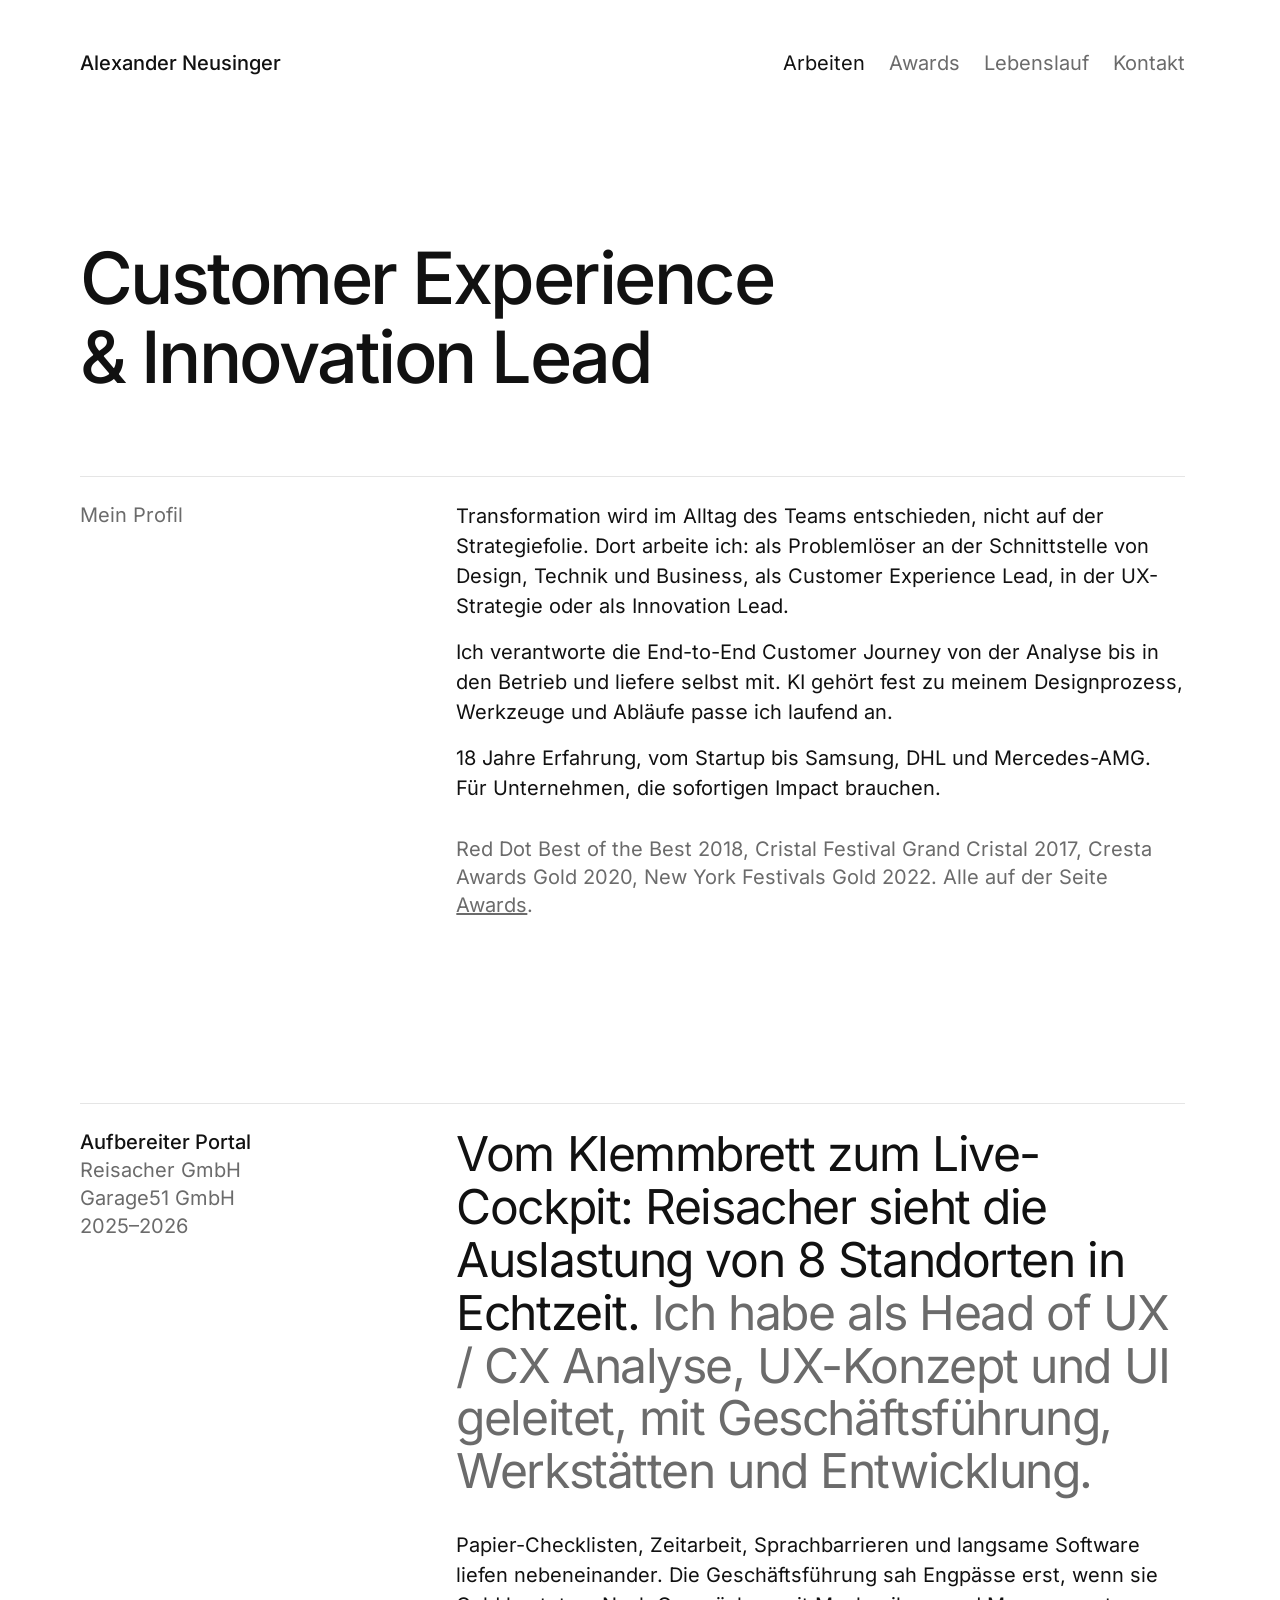
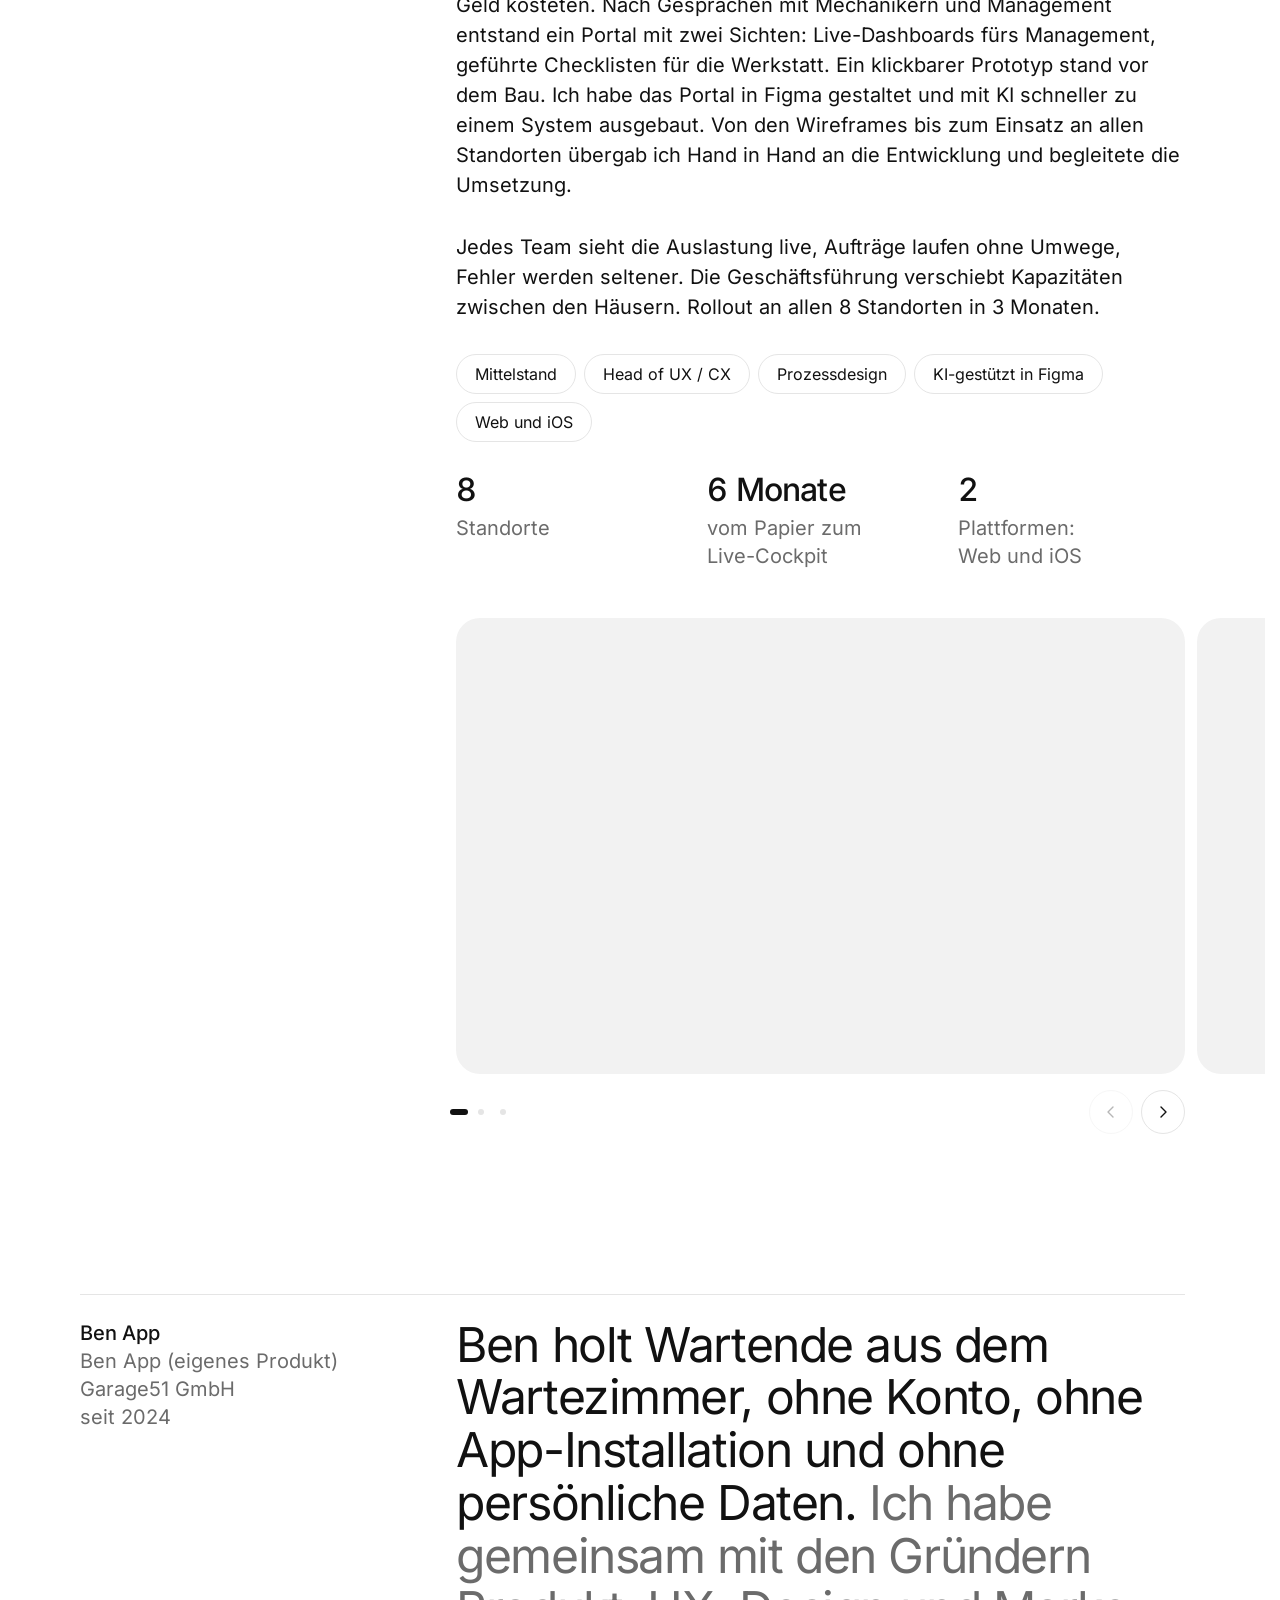
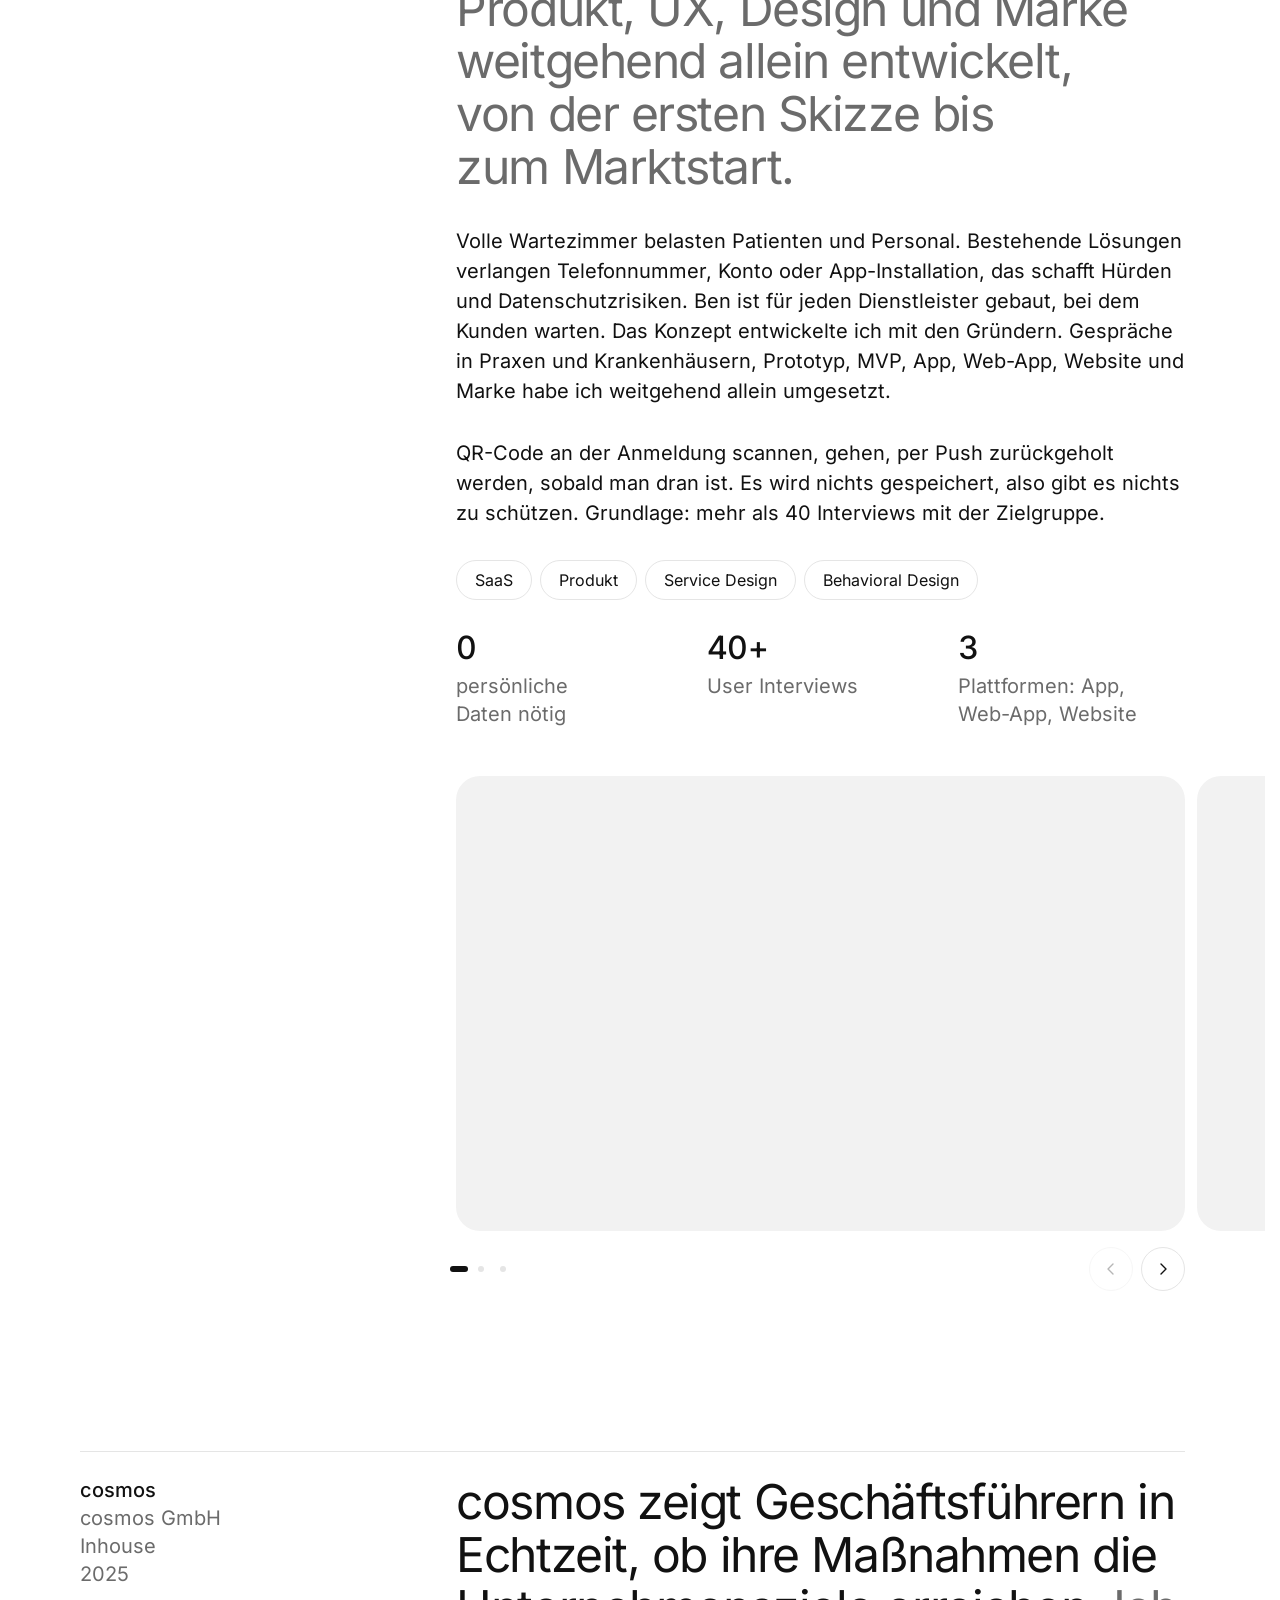
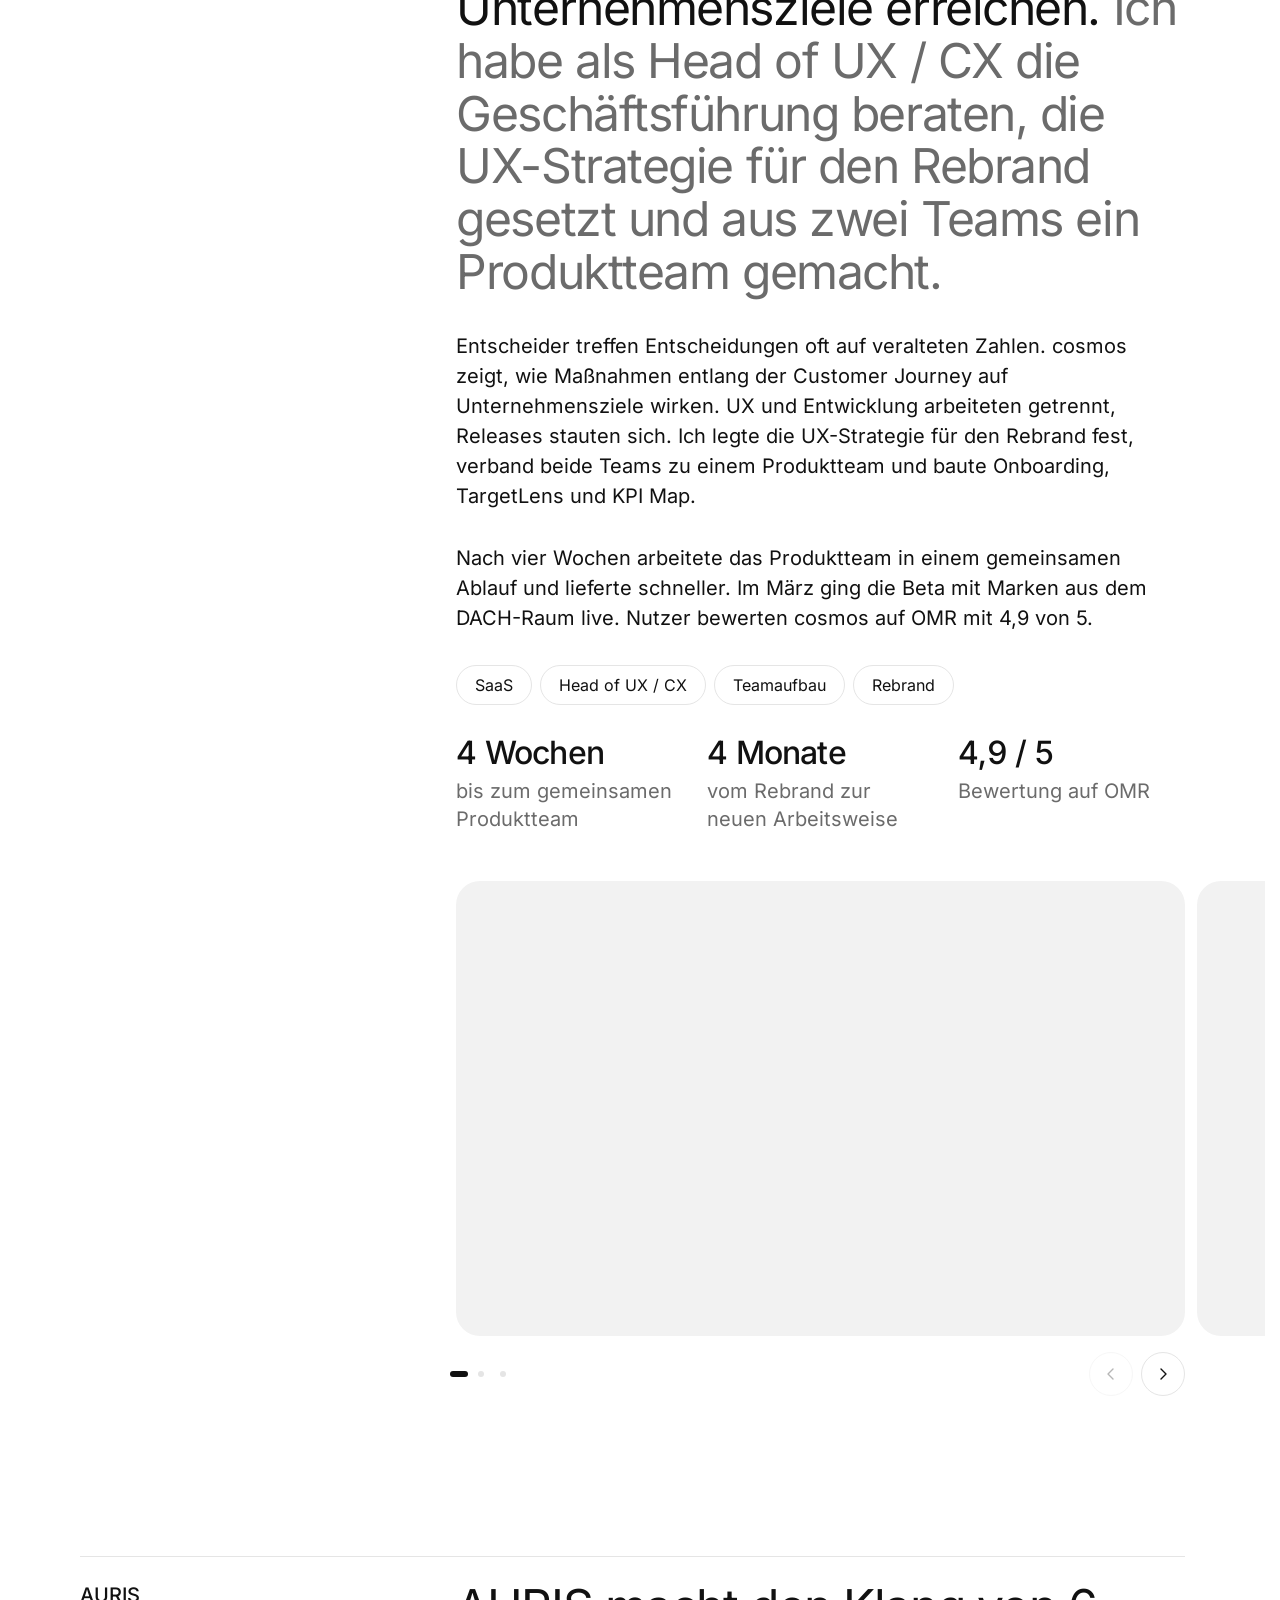
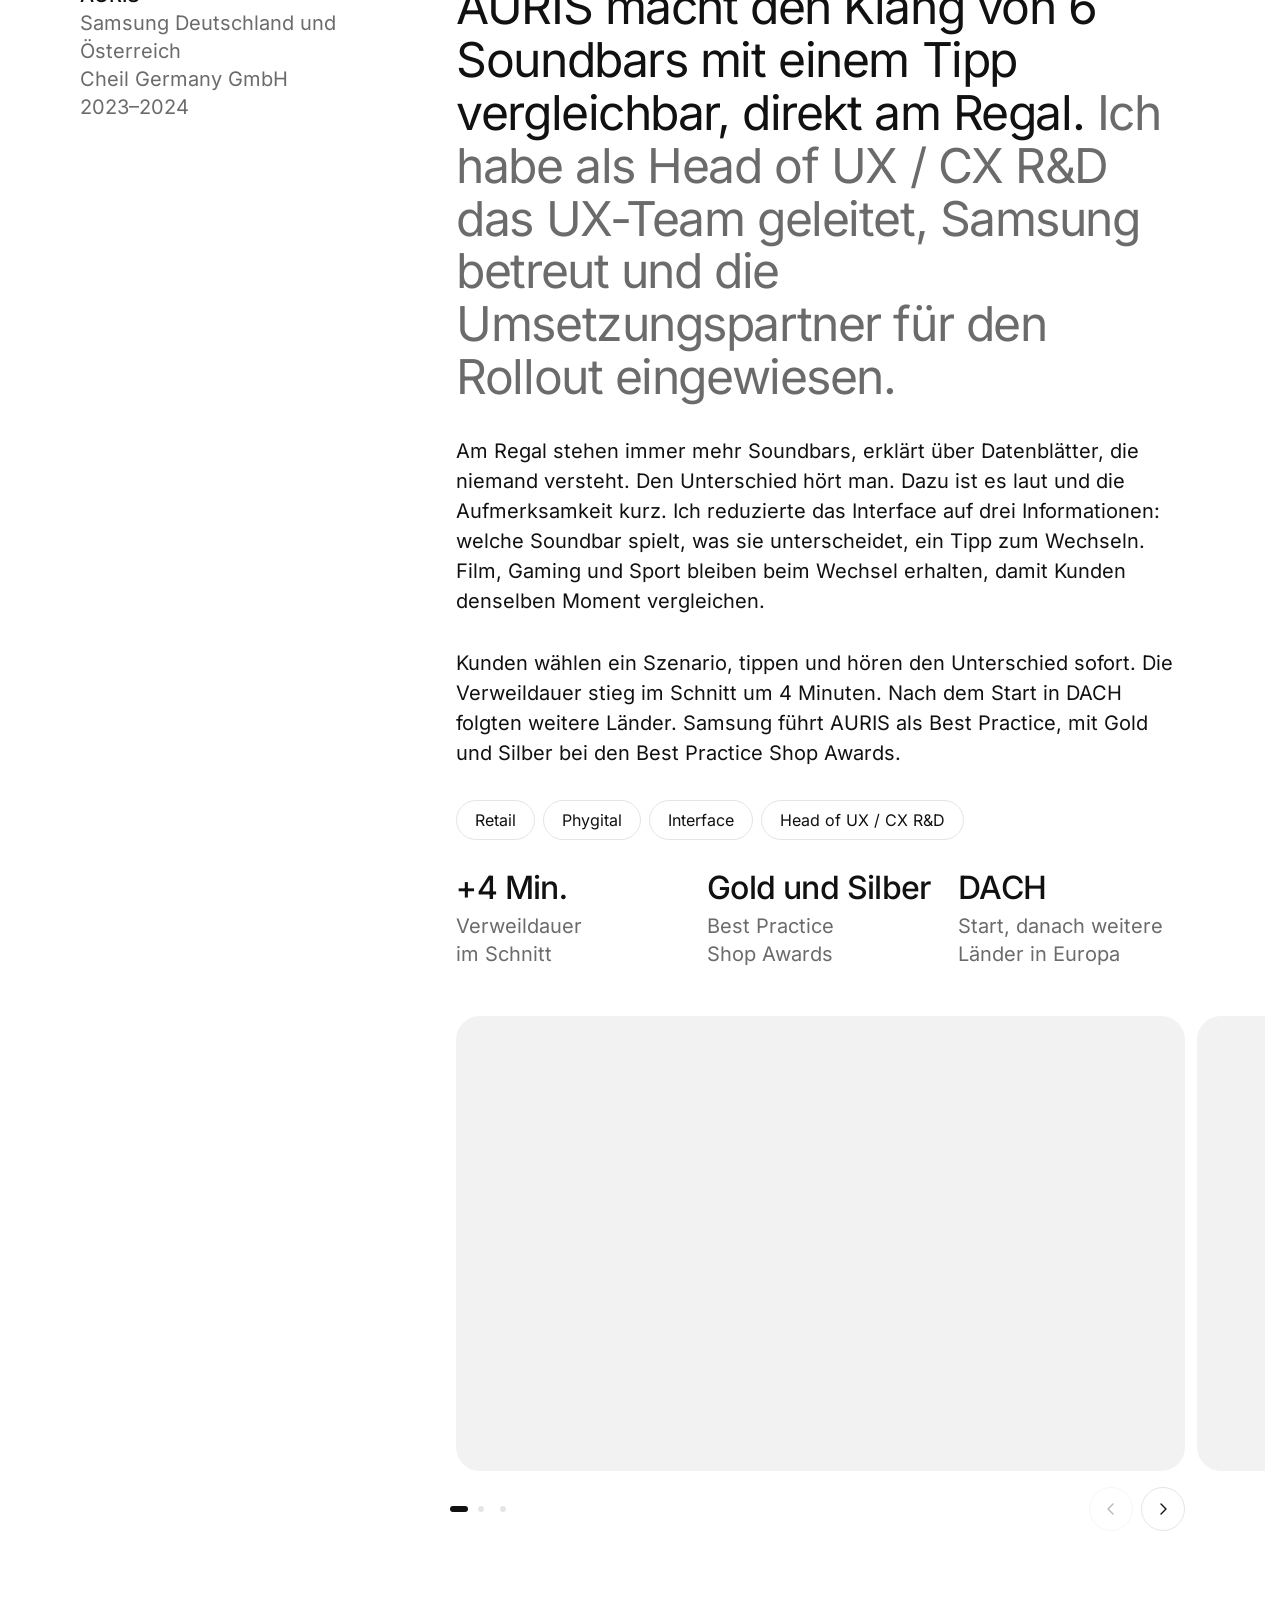
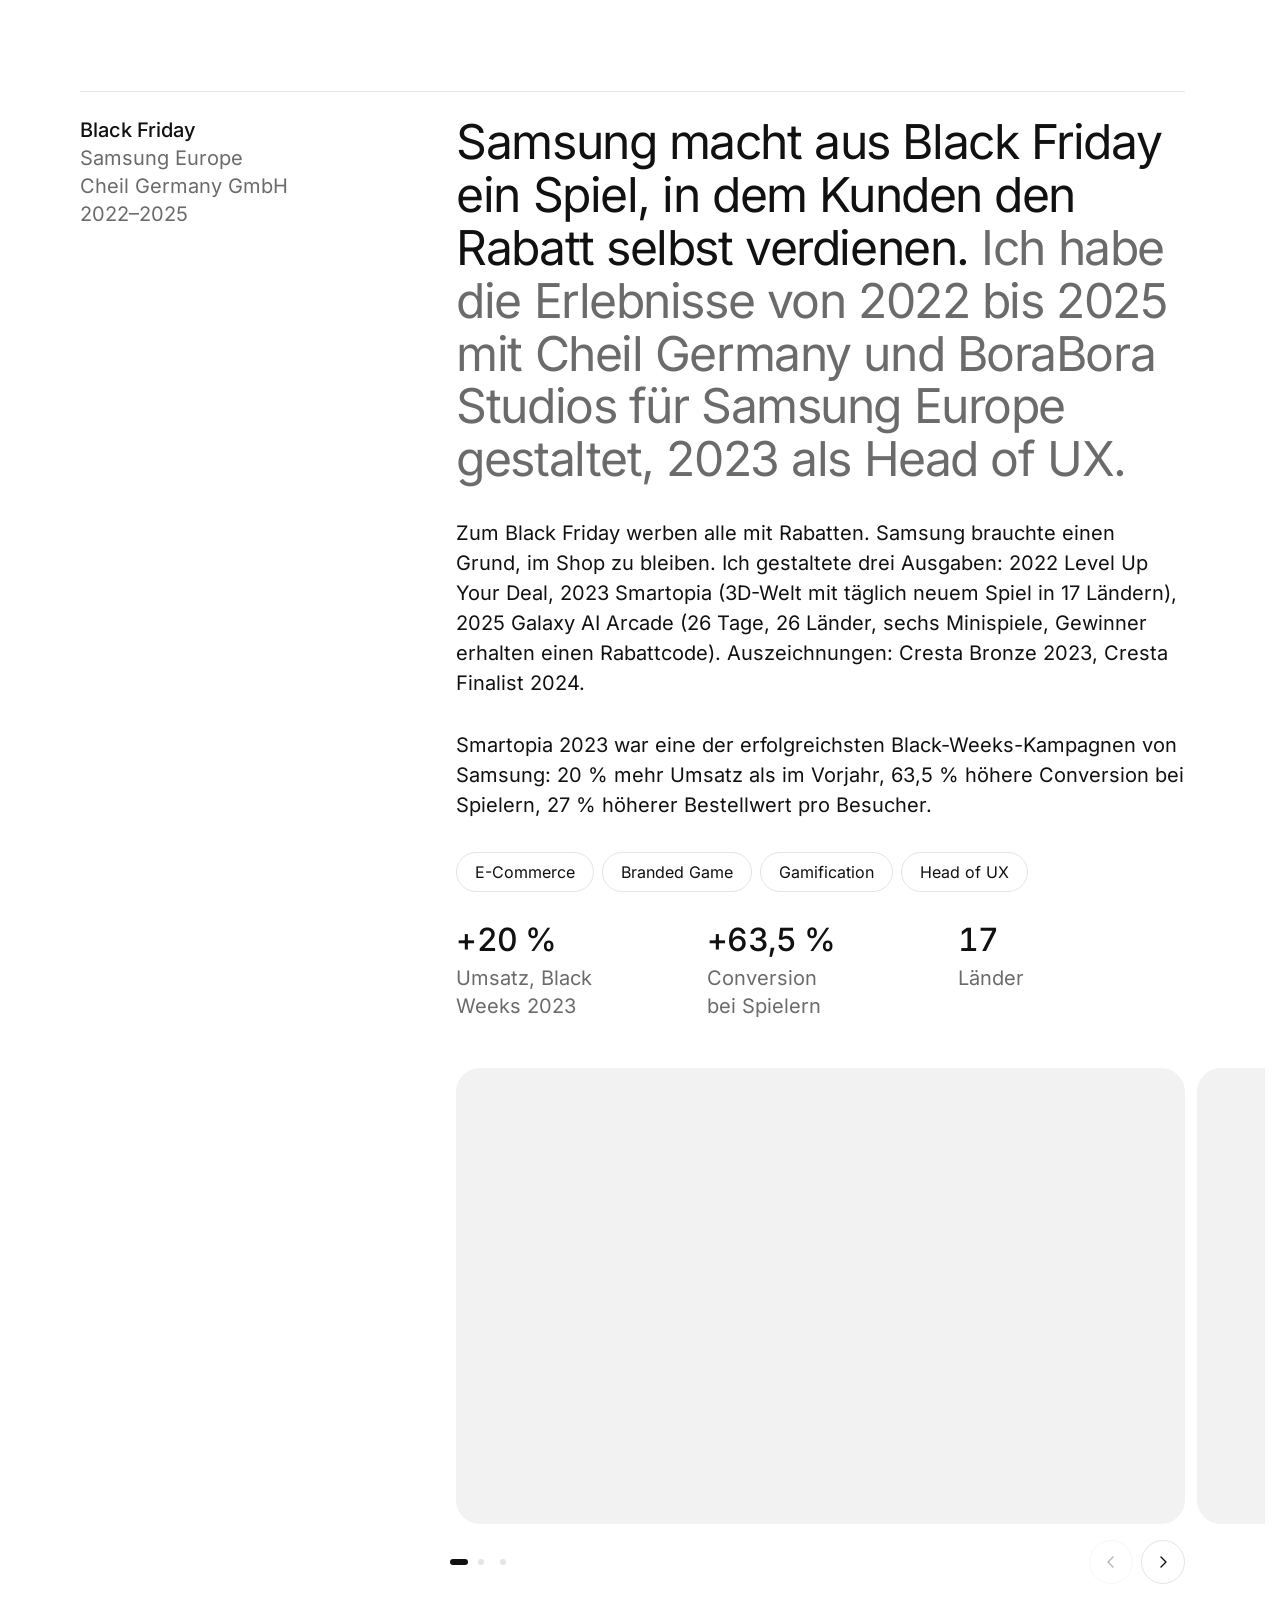
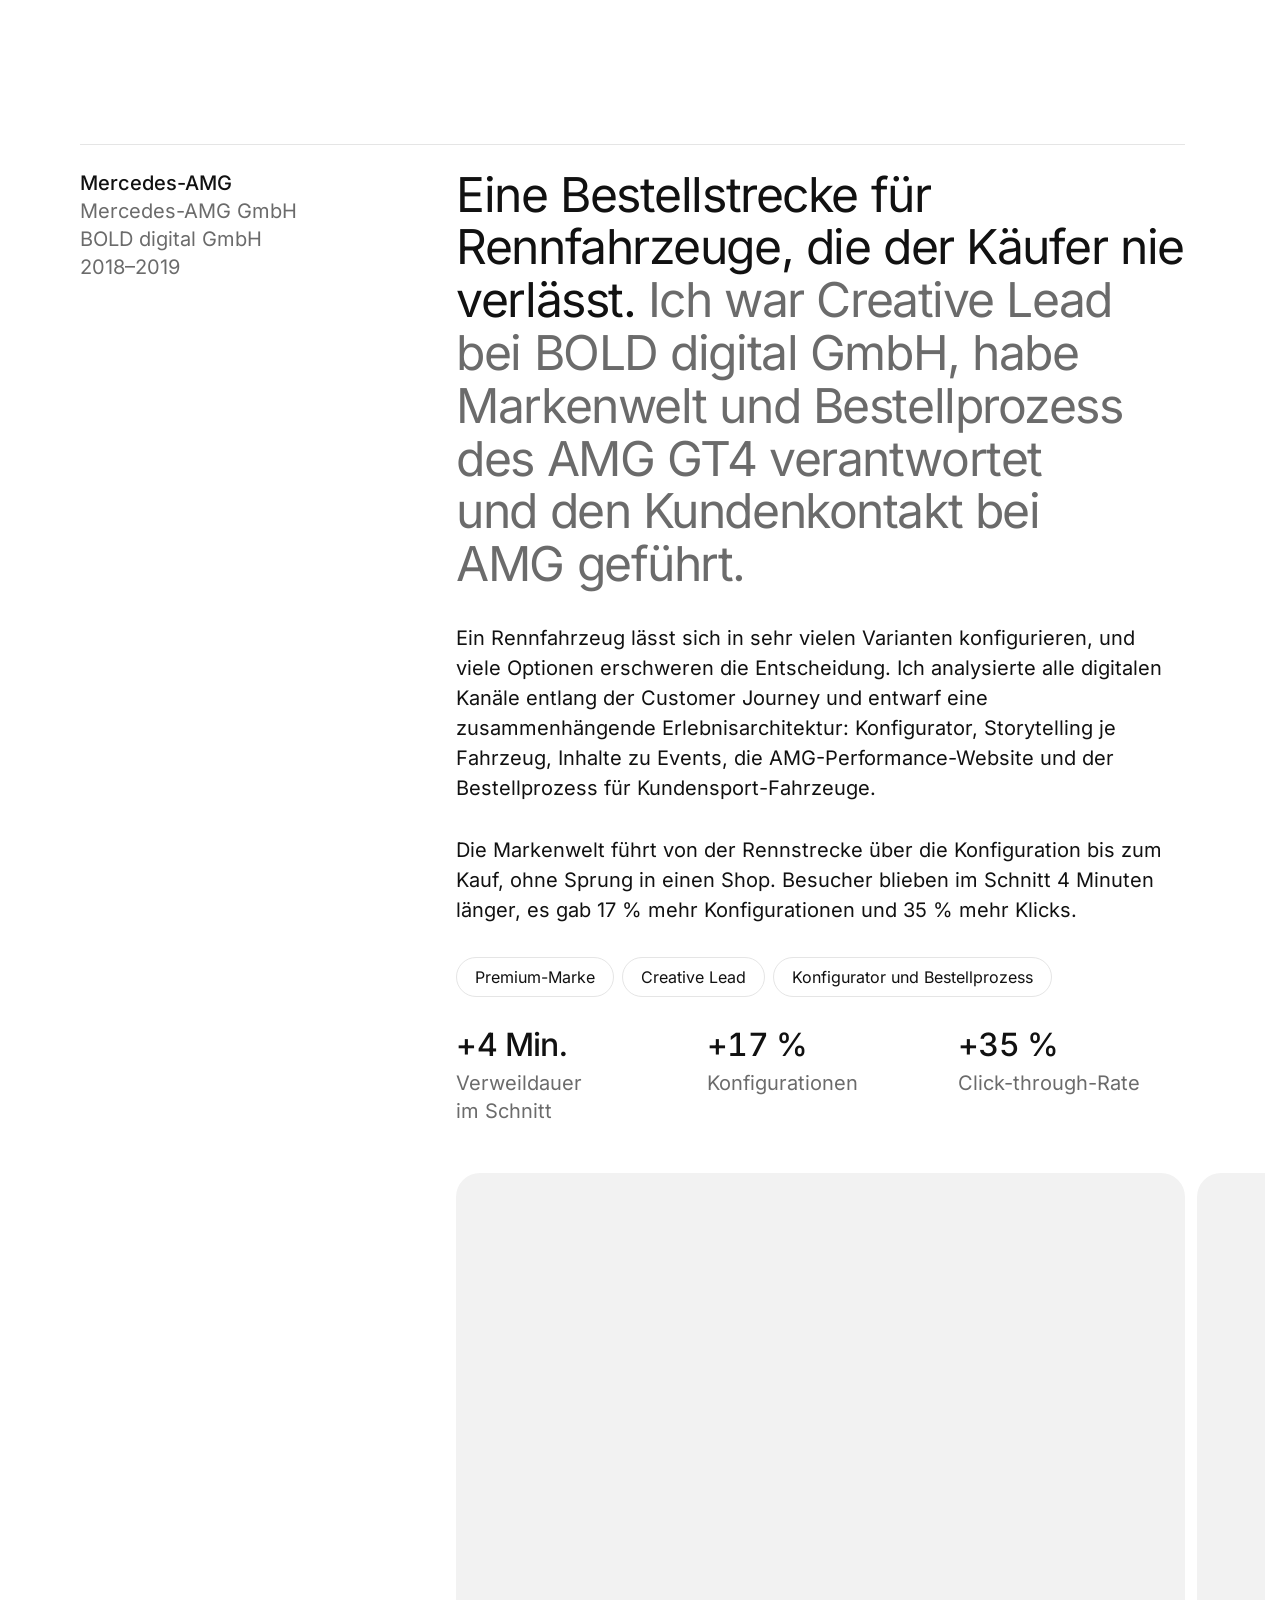
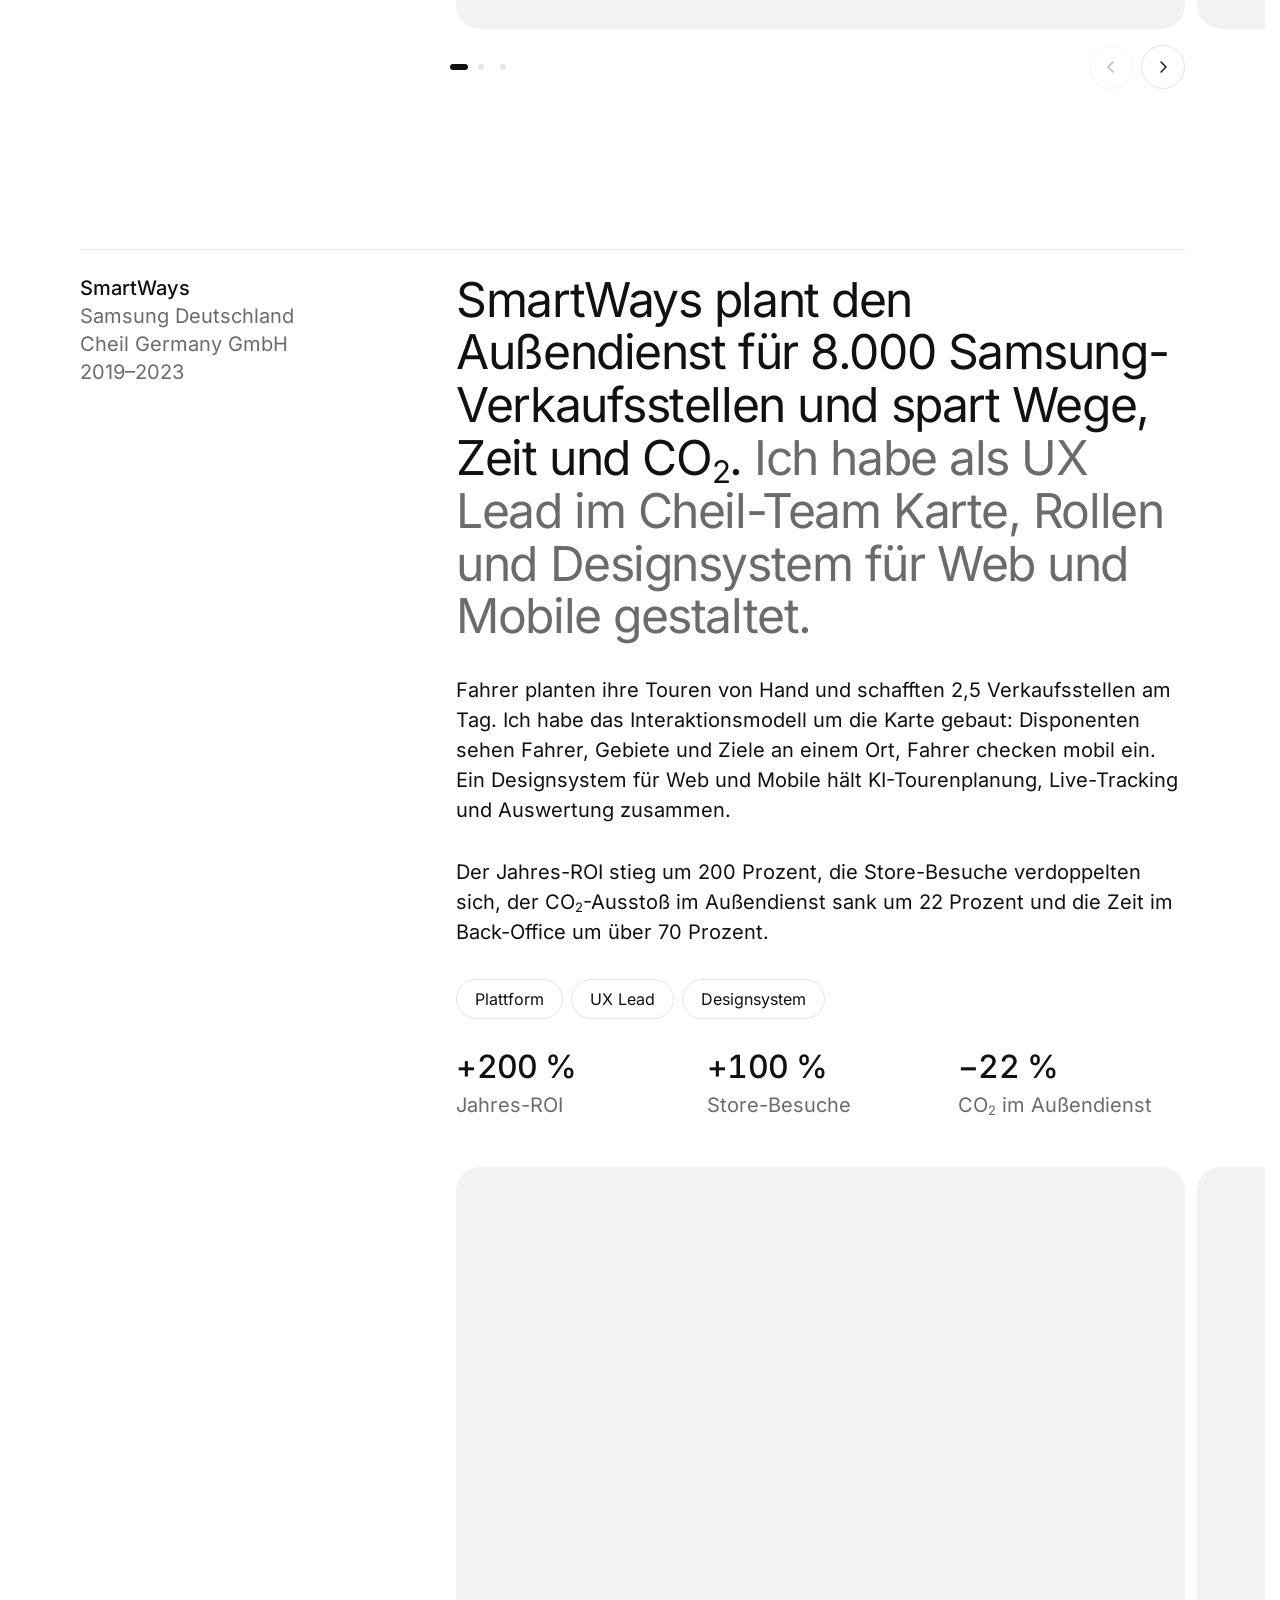
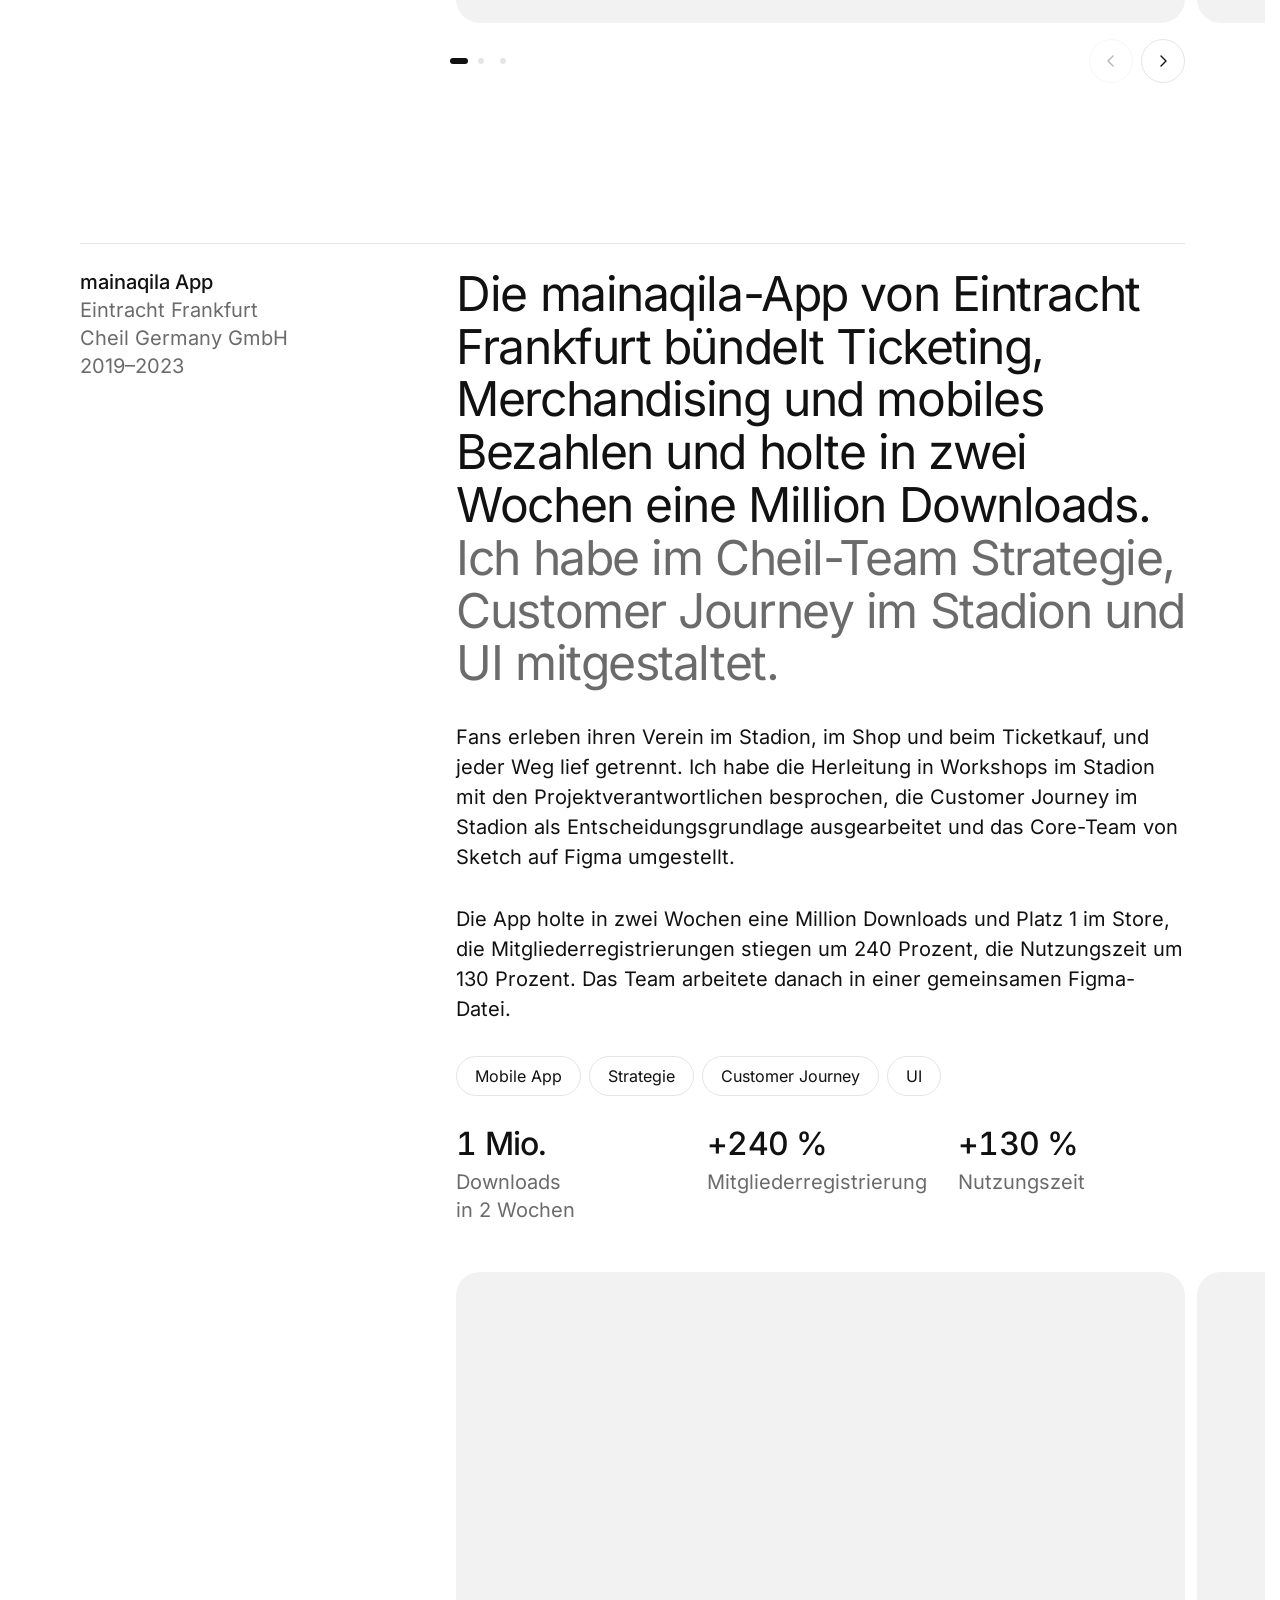
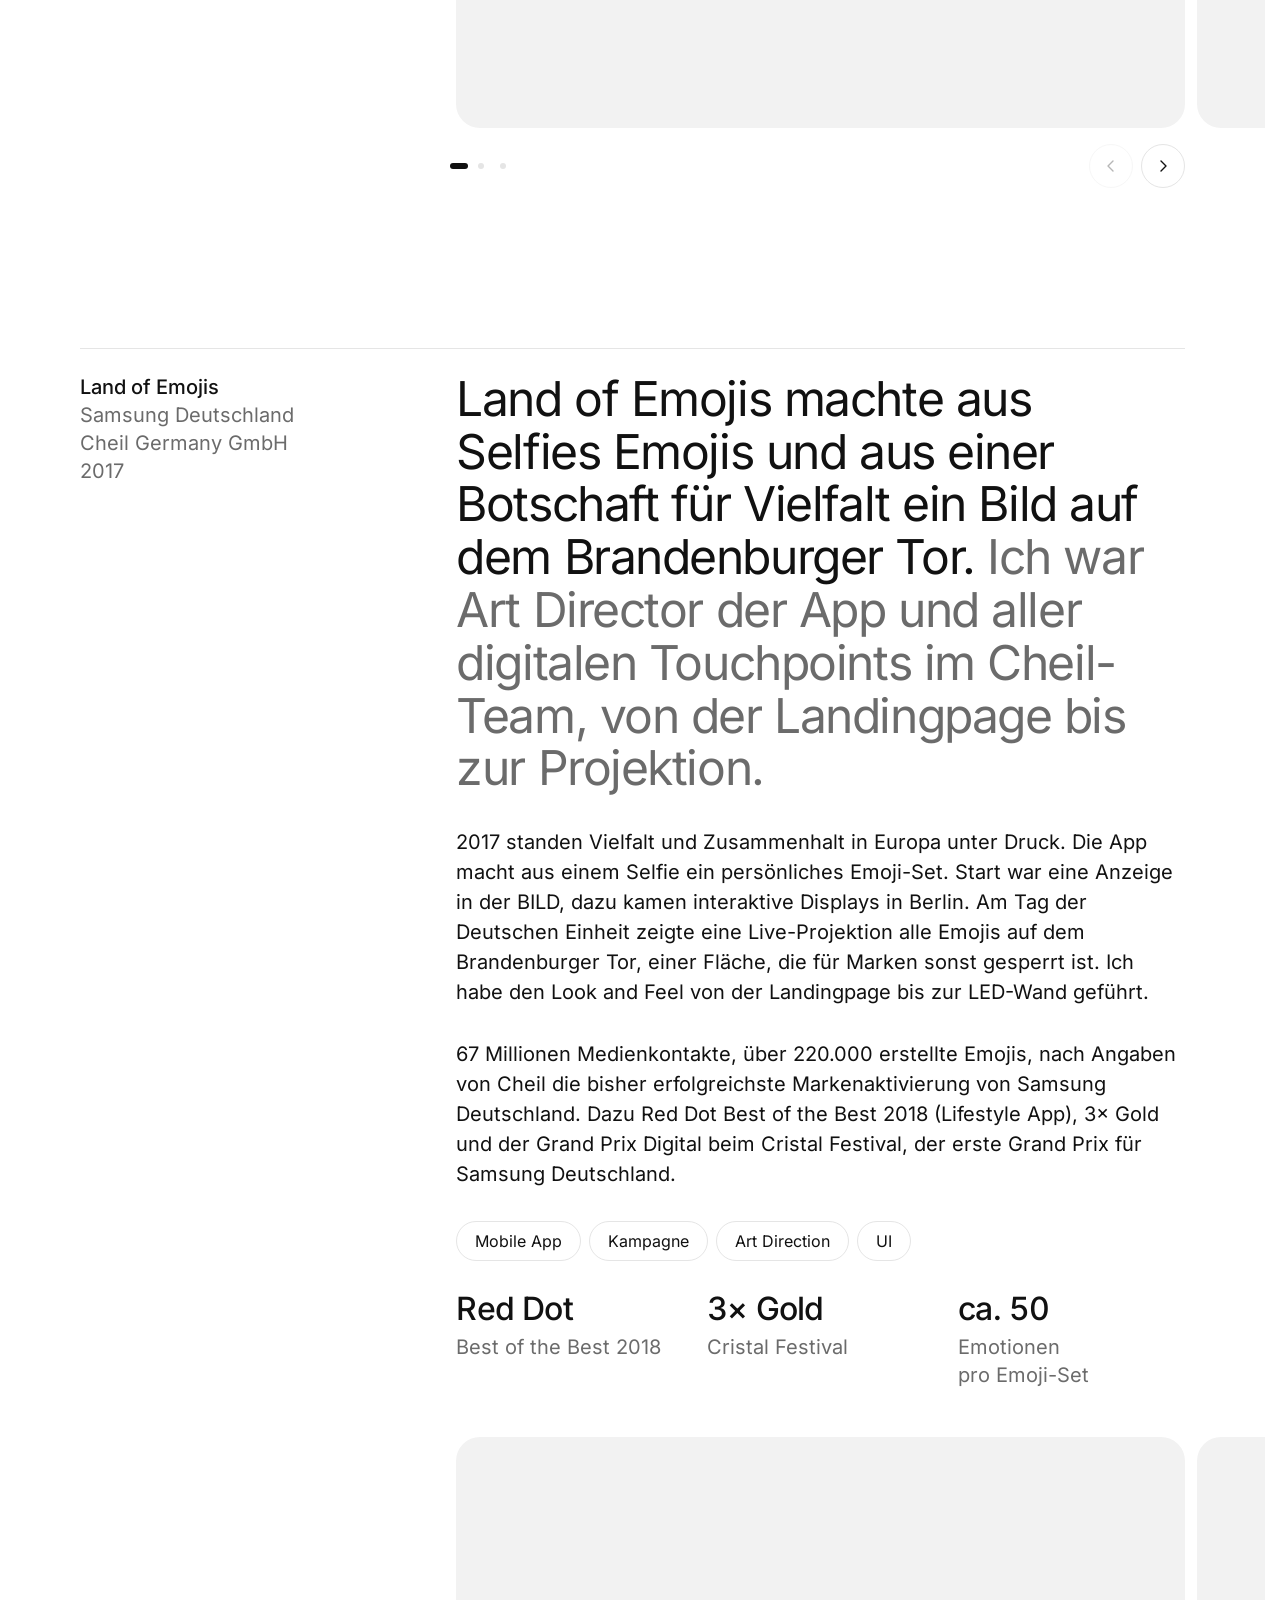
==== index.html @ 9dd4dc51 "Abstand vor dem Kontaktmodul auf allen Seiten auf eine Abschnittshoehe Co-Authored-By: Claude Sonnet" ====
<!DOCTYPE html>
<html lang="de">
<head>
<meta charset="utf-8">
<meta name="viewport" content="width=device-width, initial-scale=1">
<meta name="robots" content="index, follow, max-image-preview:large, max-snippet:-1, max-video-preview:-1">
<meta http-equiv="Content-Security-Policy" content="default-src 'none'; script-src 'self'; style-src 'self'; font-src 'self'; img-src 'self' data:; connect-src 'none'; form-action 'none'; base-uri 'none'; object-src 'none'; upgrade-insecure-requests">
<meta name="referrer" content="no-referrer">
<link rel="icon" href="data:,">
<meta name="description" content="Problemlöser für Customer Experience, UX-Strategie und Innovation: Design, Technik und Business mit KI. 18 Jahre für Samsung, DHL, Mercedes-AMG und Mittelstand. Kronberg im Taunus.">
<title>Alexander Neusinger: Customer Experience &amp; Innovation Lead für digitale Produkte</title>
<link rel="canonical" href="https://www.sonoisy.de/">
<meta name="author" content="Alexander Neusinger">
<meta property="og:type" content="profile">
<meta property="og:locale" content="de_DE">
<meta property="og:site_name" content="Alexander Neusinger">
<meta property="og:title" content="Alexander Neusinger: Customer Experience &amp; Innovation Lead für digitale Produkte">
<meta property="og:description" content="Problemlöser für Customer Experience, UX-Strategie und Innovation: Design, Technik und Business mit KI. 18 Jahre für Samsung, DHL, Mercedes-AMG und Mittelstand. Kronberg im Taunus.">
<meta property="og:url" content="https://www.sonoisy.de/">
<meta name="twitter:card" content="summary">
<meta name="twitter:title" content="Alexander Neusinger: Customer Experience &amp; Innovation Lead für digitale Produkte">
<meta name="twitter:description" content="Problemlöser für Customer Experience, UX-Strategie und Innovation: Design, Technik und Business mit KI. 18 Jahre für Samsung, DHL, Mercedes-AMG und Mittelstand. Kronberg im Taunus.">
<meta property="profile:first_name" content="Alexander">
<meta property="profile:last_name" content="Neusinger">
<script type="application/ld+json">{"@context": "https://schema.org", "@graph": [{"@type": "Person", "@id": "https://www.sonoisy.de/#person", "name": "Alexander Neusinger", "jobTitle": "Customer Experience & Innovation Lead", "url": "https://www.sonoisy.de/", "description": "Customer Experience & Innovation Lead für digitale Produkte, Service Design und Transformation, mit 18 Jahren Erfahrung.", "address": {"@type": "PostalAddress", "addressLocality": "Kronberg im Taunus", "addressRegion": "Hessen", "addressCountry": "DE"}, "knowsAbout": ["Customer Experience Management", "End-to-End Customer Journey", "Digital Product Design", "UX-Strategie", "Service Design", "Service Blueprint", "Customer Journey Mapping", "Design Systems", "Digitale Transformation", "Innovationsmanagement", "Problemlösung an der Schnittstelle von Design, Technik und Business", "Stakeholder-Management", "Cross-funktionale Teamführung", "Generative KI", "KI-gestützter Designprozess", "KI-gestützte Workflows", "KI-gestütztes Prototyping", "Conversion-Optimierung", "Phygital Retail"], "award": ["Red Dot Best of the Best 2018 (Land of Emojis)", "Cristal Festival Grand Cristal 2017 (Land of Emojis)", "Cresta Awards Gold 2020", "New York Festivals Gold 2022 (myPiggy)", "The Golden Award of Montreux Gold 2022 und 2023"], "knowsLanguage": ["de", "en"]}, {"@type": "WebSite", "@id": "https://www.sonoisy.de/#website", "url": "https://www.sonoisy.de/", "name": "Alexander Neusinger", "inLanguage": "de", "publisher": {"@id": "https://www.sonoisy.de/#person"}}, {"@type": "ProfilePage", "@id": "https://www.sonoisy.de/#page", "url": "https://www.sonoisy.de/", "name": "Alexander Neusinger: Customer Experience & Innovation Lead", "description": "Problemlöser für Customer Experience, UX-Strategie und Innovation: Design, Technik und Business mit KI. 18 Jahre für Samsung, DHL, Mercedes-AMG und Mittelstand. Kronberg im Taunus.", "inLanguage": "de", "isPartOf": {"@id": "https://www.sonoisy.de/#website"}, "about": {"@id": "https://www.sonoisy.de/#person"}, "dateModified": "2026-11-26", "mainEntity": {"@id": "https://www.sonoisy.de/#person"}}, {"@type": "ItemList", "name": "Ausgewählte Arbeiten", "itemListElement": [{"@type": "ListItem", "position": 1, "item": {"@type": "CreativeWork", "name": "Aufbereiter Portal", "description": "Vom Klemmbrett zum Live-Cockpit: Reisacher sieht die Auslastung von 8 Standorten in Echtzeit. Ich habe als Head of UX / CX Analyse, UX-Konzept und UI geleitet, mit Geschäftsführung, Werkstätten und Entwicklung.", "creator": {"@id": "https://www.sonoisy.de/#person"}, "keywords": "Mittelstand, Head of UX / CX, Prozessdesign, KI-gestützt in Figma, Web und iOS"}}, {"@type": "ListItem", "position": 2, "item": {"@type": "CreativeWork", "name": "Ben App", "description": "Ben holt Wartende aus dem Wartezimmer, ohne Konto, ohne App-Installation und ohne persönliche Daten. Ich habe gemeinsam mit den Gründern Produkt, UX, Design und Marke weitgehend allein entwickelt, von der ersten Skizze bis zum Marktstart.", "creator": {"@id": "https://www.sonoisy.de/#person"}, "keywords": "SaaS, Produkt, Service Design, Behavioral Design"}}, {"@type": "ListItem", "position": 3, "item": {"@type": "CreativeWork", "name": "cosmos", "description": "cosmos zeigt Geschäftsführern in Echtzeit, ob ihre Maßnahmen die Unternehmensziele erreichen. Ich habe als Head of UX / CX die Geschäftsführung beraten, die UX-Strategie für den Rebrand gesetzt und aus zwei Teams ein Produktteam gemacht.", "creator": {"@id": "https://www.sonoisy.de/#person"}, "keywords": "SaaS, Head of UX / CX, Teamaufbau, Rebrand"}}, {"@type": "ListItem", "position": 4, "item": {"@type": "CreativeWork", "name": "AURIS", "description": "AURIS macht den Klang von 6 Soundbars mit einem Tipp vergleichbar, direkt am Regal. Ich habe als Head of UX / CX R&D das UX-Team geleitet, Samsung betreut und die Umsetzungspartner für den Rollout eingewiesen.", "creator": {"@id": "https://www.sonoisy.de/#person"}, "keywords": "Retail, Phygital, Interface, Head of UX / CX R&D"}}, {"@type": "ListItem", "position": 5, "item": {"@type": "CreativeWork", "name": "Black Friday", "description": "Samsung macht aus Black Friday ein Spiel, in dem Kunden den Rabatt selbst verdienen. Ich habe die Erlebnisse von 2022 bis 2025 mit Cheil Germany und BoraBora Studios für Samsung Europe gestaltet, 2023 als Head of UX.", "creator": {"@id": "https://www.sonoisy.de/#person"}, "keywords": "E-Commerce, Branded Game, Gamification, Head of UX"}}, {"@type": "ListItem", "position": 6, "item": {"@type": "CreativeWork", "name": "Mercedes-AMG", "description": "Eine Bestellstrecke für Rennfahrzeuge, die der Käufer nie verlässt. Ich war Creative Lead bei BOLD digital GmbH, habe Markenwelt und Bestellprozess des AMG GT4 verantwortet und den Kundenkontakt bei AMG geführt.", "creator": {"@id": "https://www.sonoisy.de/#person"}, "keywords": "Premium-Marke, Creative Lead, Konfigurator und Bestellprozess"}}, {"@type": "ListItem", "position": 7, "item": {"@type": "CreativeWork", "name": "SmartWays", "description": "SmartWays plant den Außendienst für 8.000 Samsung-Verkaufsstellen und spart Wege, Zeit und CO2. Ich habe als UX Lead im Cheil-Team Karte, Rollen und Designsystem für Web und Mobile gestaltet.", "creator": {"@id": "https://www.sonoisy.de/#person"}, "keywords": "Plattform, UX Lead, Designsystem"}}, {"@type": "ListItem", "position": 8, "item": {"@type": "CreativeWork", "name": "mainaqila App", "description": "Die mainaqila-App von Eintracht Frankfurt bündelt Ticketing, Merchandising und mobiles Bezahlen und holte in zwei Wochen eine Million Downloads. Ich habe im Cheil-Team Strategie, Customer Journey im Stadion und UI mitgestaltet.", "creator": {"@id": "https://www.sonoisy.de/#person"}, "keywords": "Mobile App, Strategie, Customer Journey, UI"}}, {"@type": "ListItem", "position": 9, "item": {"@type": "CreativeWork", "name": "Land of Emojis", "description": "Land of Emojis machte aus Selfies Emojis und aus einer Botschaft für Vielfalt ein Bild auf dem Brandenburger Tor. Ich war Art Director der App und aller digitalen Touchpoints im Cheil-Team, von der Landingpage bis zur Projektion.", "creator": {"@id": "https://www.sonoisy.de/#person"}, "keywords": "Mobile App, Kampagne, Art Direction, UI"}}]}]}</script>
<link rel="preload" href="fonts/inter-latin-wght-normal.woff2" as="font" type="font/woff2" crossorigin>
<link rel="stylesheet" href="assets/style.css?v=43e72f71">
</head>
<body>
<div class="page">
  <header class="top">
    <a class="name" href="index.html">Alexander Neusinger</a>
    <nav aria-label="Hauptnavigation"><a href="index.html" aria-current="page">Arbeiten</a><a href="awards.html">Awards</a><a href="lebenslauf.html">Lebenslauf</a><a href="mailto:alexander.neusinger@icloud.com">Kontakt</a></nav>
  </header>

  
  <main id="top">
    <section class="hero"><h1 id="h1">Customer Experience &amp; Innovation Lead</h1></section>

    <section class="block half intro">
      <div class="label">Mein Profil</div>
      <div class="main"><div class="stack"><div id="intro"><p>Transformation wird im Alltag des Teams entschieden, nicht auf der Strategiefolie. Dort arbeite ich: als Problemlöser an der Schnittstelle von Design, Technik und Business, als Customer Experience Lead, in der UX-Strategie oder als Innovation Lead.</p><p>Ich verantworte die End-to-End Customer Journey von der Analyse bis in den Betrieb und liefere selbst mit. KI gehört fest zu meinem Designprozess, Werkzeuge und Abläufe passe ich laufend an.</p><p>18 Jahre Erfahrung, vom Startup bis Samsung, DHL und Mercedes-AMG. Für Unternehmen, die sofortigen Impact brauchen.</p></div><p class="note" id="intro-note">Red Dot Best of the Best 2018, Cristal Festival Grand Cristal 2017, Cresta Awards Gold 2020, New York Festivals Gold 2022. Alle auf der Seite <a href="awards.html">Awards</a>.</p></div></div>
    </section>

    <div id="cases"><article class="block" id="arbeiten" data-case="reisacher">
    <div class="label"><b>Aufbereiter Portal</b><br>Reisacher GmbH<br>Garage51 GmbH<br>2025–2026</div>
    <div class="main">
      <div class="stack">
        <h2 class="lead">Vom Klemmbrett zum Live-Cockpit: Reisacher sieht die Auslastung von 8 Standorten in Echtzeit. <span>Ich habe als Head of UX / CX Analyse, UX-Konzept und UI geleitet, mit Geschäftsführung, Werkstätten und Entwicklung.</span></h2>
        <p class="body">Papier-Checklisten, Zeitarbeit, Sprachbarrieren und langsame Software liefen nebeneinander. Die Geschäftsführung sah Engpässe erst, wenn sie Geld kosteten. Nach Gesprächen mit Mechanikern und Management entstand ein Portal mit zwei Sichten: Live-Dashboards fürs Management, geführte Checklisten für die Werkstatt. Ein klickbarer Prototyp stand vor dem Bau. Ich habe das Portal in Figma gestaltet und mit KI schneller zu einem System ausgebaut. Von den Wireframes bis zum Einsatz an allen Standorten übergab ich Hand in Hand an die Entwicklung und begleitete die Umsetzung.</p>
        <p class="body">Jedes Team sieht die Auslastung live, Aufträge laufen ohne Umwege, Fehler werden seltener. Die Geschäftsführung verschiebt Kapazitäten zwischen den Häusern. Rollout an allen 8 Standorten in 3 Monaten.</p>
        <ul class="tags" aria-label="Kategorien"><li>Mittelstand</li><li>Head of UX / CX</li><li>Prozessdesign</li><li>KI-gestützt in Figma</li><li>Web und iOS</li></ul>
        <div class="metrics"><div class="metric"><b>8</b><span>Standorte</span></div><div class="metric"><b>6 Monate</b><span>vom Papier zum Live-Cockpit</span></div><div class="metric"><b>2</b><span>Plattformen: Web und iOS</span></div></div>
      </div>
      <div class="slider" role="region" aria-roledescription="Karussell" aria-label="Bilder zu Aufbereiter Portal">
        <div class="track" tabindex="0"><figure class="slide" aria-hidden="true"></figure><figure class="slide" aria-hidden="true"></figure><figure class="slide" aria-hidden="true"></figure></div>
        <div class="controls">
          <div class="dots"><button class="dot" type="button" aria-label="Bild 1" aria-current="true"></button><button class="dot" type="button" aria-label="Bild 2"></button><button class="dot" type="button" aria-label="Bild 3"></button></div>
          <div class="arrows">
            <button class="arrow" type="button" data-dir="-1" aria-label="Vorheriges Bild"><svg width="14" height="14" viewBox="0 0 14 14" fill="none" aria-hidden="true"><path d="M9 2 4 7l5 5" stroke="currentColor" stroke-width="1.4" stroke-linecap="round" stroke-linejoin="round"/></svg></button>
            <button class="arrow" type="button" data-dir="1" aria-label="Nächstes Bild"><svg width="14" height="14" viewBox="0 0 14 14" fill="none" aria-hidden="true"><path d="m5 2 5 5-5 5" stroke="currentColor" stroke-width="1.4" stroke-linecap="round" stroke-linejoin="round"/></svg></button>
          </div>
        </div>
      </div>
    </div>
  </article><article class="block"  data-case="ben">
    <div class="label"><b>Ben App</b><br>Ben App (eigenes Produkt)<br>Garage51 GmbH<br>seit 2024</div>
    <div class="main">
      <div class="stack">
        <h2 class="lead">Ben holt Wartende aus dem Wartezimmer, ohne Konto, ohne App-Installation und ohne persönliche Daten. <span>Ich habe gemeinsam mit den Gründern Produkt, UX, Design und Marke weitgehend allein entwickelt, von der ersten Skizze bis zum Marktstart.</span></h2>
        <p class="body">Volle Wartezimmer belasten Patienten und Personal. Bestehende Lösungen verlangen Telefonnummer, Konto oder App-Installation, das schafft Hürden und Datenschutzrisiken. Ben ist für jeden Dienstleister gebaut, bei dem Kunden warten. Das Konzept entwickelte ich mit den Gründern. Gespräche in Praxen und Krankenhäusern, Prototyp, MVP, App, Web-App, Website und Marke habe ich weitgehend allein umgesetzt.</p>
        <p class="body">QR-Code an der Anmeldung scannen, gehen, per Push zurückgeholt werden, sobald man dran ist. Es wird nichts gespeichert, also gibt es nichts zu schützen. Grundlage: mehr als 40 Interviews mit der Zielgruppe.</p>
        <ul class="tags" aria-label="Kategorien"><li>SaaS</li><li>Produkt</li><li>Service Design</li><li>Behavioral Design</li></ul>
        <div class="metrics"><div class="metric"><b>0</b><span>persönliche Daten nötig</span></div><div class="metric"><b>40+</b><span>User Interviews</span></div><div class="metric"><b>3</b><span>Plattformen: App, Web-App, Website</span></div></div>
      </div>
      <div class="slider" role="region" aria-roledescription="Karussell" aria-label="Bilder zu Ben App">
        <div class="track" tabindex="0"><figure class="slide" aria-hidden="true"></figure><figure class="slide" aria-hidden="true"></figure><figure class="slide" aria-hidden="true"></figure></div>
        <div class="controls">
          <div class="dots"><button class="dot" type="button" aria-label="Bild 1" aria-current="true"></button><button class="dot" type="button" aria-label="Bild 2"></button><button class="dot" type="button" aria-label="Bild 3"></button></div>
          <div class="arrows">
            <button class="arrow" type="button" data-dir="-1" aria-label="Vorheriges Bild"><svg width="14" height="14" viewBox="0 0 14 14" fill="none" aria-hidden="true"><path d="M9 2 4 7l5 5" stroke="currentColor" stroke-width="1.4" stroke-linecap="round" stroke-linejoin="round"/></svg></button>
            <button class="arrow" type="button" data-dir="1" aria-label="Nächstes Bild"><svg width="14" height="14" viewBox="0 0 14 14" fill="none" aria-hidden="true"><path d="m5 2 5 5-5 5" stroke="currentColor" stroke-width="1.4" stroke-linecap="round" stroke-linejoin="round"/></svg></button>
          </div>
        </div>
      </div>
    </div>
  </article><article class="block"  data-case="cosmos">
    <div class="label"><b>cosmos</b><br>cosmos GmbH<br>Inhouse<br>2025</div>
    <div class="main">
      <div class="stack">
        <h2 class="lead">cosmos zeigt Geschäftsführern in Echtzeit, ob ihre Maßnahmen die Unternehmensziele erreichen. <span>Ich habe als Head of UX / CX die Geschäftsführung beraten, die UX-Strategie für den Rebrand gesetzt und aus zwei Teams ein Produktteam gemacht.</span></h2>
        <p class="body">Entscheider treffen Entscheidungen oft auf veralteten Zahlen. cosmos zeigt, wie Maßnahmen entlang der Customer Journey auf Unternehmensziele wirken. UX und Entwicklung arbeiteten getrennt, Releases stauten sich. Ich legte die UX-Strategie für den Rebrand fest, verband beide Teams zu einem Produktteam und baute Onboarding, TargetLens und KPI Map.</p>
        <p class="body">Nach vier Wochen arbeitete das Produktteam in einem gemeinsamen Ablauf und lieferte schneller. Im März ging die Beta mit Marken aus dem DACH-Raum live. Nutzer bewerten cosmos auf OMR mit 4,9 von 5.</p>
        <ul class="tags" aria-label="Kategorien"><li>SaaS</li><li>Head of UX / CX</li><li>Teamaufbau</li><li>Rebrand</li></ul>
        <div class="metrics"><div class="metric"><b>4 Wochen</b><span>bis zum gemeinsamen Produktteam</span></div><div class="metric"><b>4 Monate</b><span>vom Rebrand zur neuen Arbeitsweise</span></div><div class="metric"><b>4,9 / 5</b><span>Bewertung auf OMR</span></div></div>
      </div>
      <div class="slider" role="region" aria-roledescription="Karussell" aria-label="Bilder zu cosmos">
        <div class="track" tabindex="0"><figure class="slide" aria-hidden="true"></figure><figure class="slide" aria-hidden="true"></figure><figure class="slide" aria-hidden="true"></figure></div>
        <div class="controls">
          <div class="dots"><button class="dot" type="button" aria-label="Bild 1" aria-current="true"></button><button class="dot" type="button" aria-label="Bild 2"></button><button class="dot" type="button" aria-label="Bild 3"></button></div>
          <div class="arrows">
            <button class="arrow" type="button" data-dir="-1" aria-label="Vorheriges Bild"><svg width="14" height="14" viewBox="0 0 14 14" fill="none" aria-hidden="true"><path d="M9 2 4 7l5 5" stroke="currentColor" stroke-width="1.4" stroke-linecap="round" stroke-linejoin="round"/></svg></button>
            <button class="arrow" type="button" data-dir="1" aria-label="Nächstes Bild"><svg width="14" height="14" viewBox="0 0 14 14" fill="none" aria-hidden="true"><path d="m5 2 5 5-5 5" stroke="currentColor" stroke-width="1.4" stroke-linecap="round" stroke-linejoin="round"/></svg></button>
          </div>
        </div>
      </div>
    </div>
  </article><article class="block"  data-case="auris">
    <div class="label"><b>AURIS</b><br>Samsung Deutschland und Österreich<br>Cheil Germany GmbH<br>2023–2024</div>
    <div class="main">
      <div class="stack">
        <h2 class="lead">AURIS macht den Klang von 6 Soundbars mit einem Tipp vergleichbar, direkt am Regal. <span>Ich habe als Head of UX / CX R&D das UX-Team geleitet, Samsung betreut und die Umsetzungspartner für den Rollout eingewiesen.</span></h2>
        <p class="body">Am Regal stehen immer mehr Soundbars, erklärt über Datenblätter, die niemand versteht. Den Unterschied hört man. Dazu ist es laut und die Aufmerksamkeit kurz. Ich reduzierte das Interface auf drei Informationen: welche Soundbar spielt, was sie unterscheidet, ein Tipp zum Wechseln. Film, Gaming und Sport bleiben beim Wechsel erhalten, damit Kunden denselben Moment vergleichen.</p>
        <p class="body">Kunden wählen ein Szenario, tippen und hören den Unterschied sofort. Die Verweildauer stieg im Schnitt um 4 Minuten. Nach dem Start in DACH folgten weitere Länder. Samsung führt AURIS als Best Practice, mit Gold und Silber bei den Best Practice Shop Awards.</p>
        <ul class="tags" aria-label="Kategorien"><li>Retail</li><li>Phygital</li><li>Interface</li><li>Head of UX / CX R&D</li></ul>
        <div class="metrics"><div class="metric"><b>+4 Min.</b><span>Verweildauer im Schnitt</span></div><div class="metric"><b>Gold und Silber</b><span>Best Practice Shop Awards</span></div><div class="metric"><b>DACH</b><span>Start, danach weitere Länder in Europa</span></div></div>
      </div>
      <div class="slider" role="region" aria-roledescription="Karussell" aria-label="Bilder zu AURIS">
        <div class="track" tabindex="0"><figure class="slide" aria-hidden="true"></figure><figure class="slide" aria-hidden="true"></figure><figure class="slide" aria-hidden="true"></figure></div>
        <div class="controls">
          <div class="dots"><button class="dot" type="button" aria-label="Bild 1" aria-current="true"></button><button class="dot" type="button" aria-label="Bild 2"></button><button class="dot" type="button" aria-label="Bild 3"></button></div>
          <div class="arrows">
            <button class="arrow" type="button" data-dir="-1" aria-label="Vorheriges Bild"><svg width="14" height="14" viewBox="0 0 14 14" fill="none" aria-hidden="true"><path d="M9 2 4 7l5 5" stroke="currentColor" stroke-width="1.4" stroke-linecap="round" stroke-linejoin="round"/></svg></button>
            <button class="arrow" type="button" data-dir="1" aria-label="Nächstes Bild"><svg width="14" height="14" viewBox="0 0 14 14" fill="none" aria-hidden="true"><path d="m5 2 5 5-5 5" stroke="currentColor" stroke-width="1.4" stroke-linecap="round" stroke-linejoin="round"/></svg></button>
          </div>
        </div>
      </div>
    </div>
  </article><article class="block"  data-case="games">
    <div class="label"><b>Black Friday</b><br>Samsung Europe<br>Cheil Germany GmbH<br>2022–2025</div>
    <div class="main">
      <div class="stack">
        <h2 class="lead">Samsung macht aus Black Friday ein Spiel, in dem Kunden den Rabatt selbst verdienen. <span>Ich habe die Erlebnisse von 2022 bis 2025 mit Cheil Germany und BoraBora Studios für Samsung Europe gestaltet, 2023 als Head of UX.</span></h2>
        <p class="body">Zum Black Friday werben alle mit Rabatten. Samsung brauchte einen Grund, im Shop zu bleiben. Ich gestaltete drei Ausgaben: 2022 Level Up Your Deal, 2023 Smartopia (3D-Welt mit täglich neuem Spiel in 17 Ländern), 2025 Galaxy AI Arcade (26 Tage, 26 Länder, sechs Minispiele, Gewinner erhalten einen Rabattcode). Auszeichnungen: Cresta Bronze 2023, Cresta Finalist 2024.</p>
        <p class="body">Smartopia 2023 war eine der erfolgreichsten Black-Weeks-Kampagnen von Samsung: 20 % mehr Umsatz als im Vorjahr, 63,5 % höhere Conversion bei Spielern, 27 % höherer Bestellwert pro Besucher.</p>
        <ul class="tags" aria-label="Kategorien"><li>E-Commerce</li><li>Branded Game</li><li>Gamification</li><li>Head of UX</li></ul>
        <div class="metrics"><div class="metric"><b>+20 %</b><span>Umsatz, Black Weeks 2023</span></div><div class="metric"><b>+63,5 %</b><span>Conversion bei Spielern</span></div><div class="metric"><b>17</b><span>Länder</span></div></div>
      </div>
      <div class="slider" role="region" aria-roledescription="Karussell" aria-label="Bilder zu Black Friday">
        <div class="track" tabindex="0"><figure class="slide" aria-hidden="true"></figure><figure class="slide" aria-hidden="true"></figure><figure class="slide" aria-hidden="true"></figure></div>
        <div class="controls">
          <div class="dots"><button class="dot" type="button" aria-label="Bild 1" aria-current="true"></button><button class="dot" type="button" aria-label="Bild 2"></button><button class="dot" type="button" aria-label="Bild 3"></button></div>
          <div class="arrows">
            <button class="arrow" type="button" data-dir="-1" aria-label="Vorheriges Bild"><svg width="14" height="14" viewBox="0 0 14 14" fill="none" aria-hidden="true"><path d="M9 2 4 7l5 5" stroke="currentColor" stroke-width="1.4" stroke-linecap="round" stroke-linejoin="round"/></svg></button>
            <button class="arrow" type="button" data-dir="1" aria-label="Nächstes Bild"><svg width="14" height="14" viewBox="0 0 14 14" fill="none" aria-hidden="true"><path d="m5 2 5 5-5 5" stroke="currentColor" stroke-width="1.4" stroke-linecap="round" stroke-linejoin="round"/></svg></button>
          </div>
        </div>
      </div>
    </div>
  </article><article class="block"  data-case="amg">
    <div class="label"><b>Mercedes-AMG</b><br>Mercedes-AMG GmbH<br>BOLD digital GmbH<br>2018–2019</div>
    <div class="main">
      <div class="stack">
        <h2 class="lead">Eine Bestellstrecke für Rennfahrzeuge, die der Käufer nie verlässt. <span>Ich war Creative Lead bei BOLD digital GmbH, habe Markenwelt und Bestellprozess des AMG GT4 verantwortet und den Kundenkontakt bei AMG geführt.</span></h2>
        <p class="body">Ein Rennfahrzeug lässt sich in sehr vielen Varianten konfigurieren, und viele Optionen erschweren die Entscheidung. Ich analysierte alle digitalen Kanäle entlang der Customer Journey und entwarf eine zusammenhängende Erlebnisarchitektur: Konfigurator, Storytelling je Fahrzeug, Inhalte zu Events, die AMG-Performance-Website und der Bestellprozess für Kundensport-Fahrzeuge.</p>
        <p class="body">Die Markenwelt führt von der Rennstrecke über die Konfiguration bis zum Kauf, ohne Sprung in einen Shop. Besucher blieben im Schnitt 4 Minuten länger, es gab 17 % mehr Konfigurationen und 35 % mehr Klicks.</p>
        <ul class="tags" aria-label="Kategorien"><li>Premium-Marke</li><li>Creative Lead</li><li>Konfigurator und Bestellprozess</li></ul>
        <div class="metrics"><div class="metric"><b>+4 Min.</b><span>Verweildauer im Schnitt</span></div><div class="metric"><b>+17 %</b><span>Konfigurationen</span></div><div class="metric"><b>+35 %</b><span>Click-through-Rate</span></div></div>
      </div>
      <div class="slider" role="region" aria-roledescription="Karussell" aria-label="Bilder zu Mercedes-AMG">
        <div class="track" tabindex="0"><figure class="slide" aria-hidden="true"></figure><figure class="slide" aria-hidden="true"></figure><figure class="slide" aria-hidden="true"></figure></div>
        <div class="controls">
          <div class="dots"><button class="dot" type="button" aria-label="Bild 1" aria-current="true"></button><button class="dot" type="button" aria-label="Bild 2"></button><button class="dot" type="button" aria-label="Bild 3"></button></div>
          <div class="arrows">
            <button class="arrow" type="button" data-dir="-1" aria-label="Vorheriges Bild"><svg width="14" height="14" viewBox="0 0 14 14" fill="none" aria-hidden="true"><path d="M9 2 4 7l5 5" stroke="currentColor" stroke-width="1.4" stroke-linecap="round" stroke-linejoin="round"/></svg></button>
            <button class="arrow" type="button" data-dir="1" aria-label="Nächstes Bild"><svg width="14" height="14" viewBox="0 0 14 14" fill="none" aria-hidden="true"><path d="m5 2 5 5-5 5" stroke="currentColor" stroke-width="1.4" stroke-linecap="round" stroke-linejoin="round"/></svg></button>
          </div>
        </div>
      </div>
    </div>
  </article><article class="block"  data-case="smartways">
    <div class="label"><b>SmartWays</b><br>Samsung Deutschland<br>Cheil Germany GmbH<br>2019–2023</div>
    <div class="main">
      <div class="stack">
        <h2 class="lead">SmartWays plant den Außendienst für 8.000 Samsung-Verkaufsstellen und spart Wege, Zeit und CO<sub>2</sub>. <span>Ich habe als UX Lead im Cheil-Team Karte, Rollen und Designsystem für Web und Mobile gestaltet.</span></h2>
        <p class="body">Fahrer planten ihre Touren von Hand und schafften 2,5 Verkaufsstellen am Tag. Ich habe das Interaktionsmodell um die Karte gebaut: Disponenten sehen Fahrer, Gebiete und Ziele an einem Ort, Fahrer checken mobil ein. Ein Designsystem für Web und Mobile hält KI-Tourenplanung, Live-Tracking und Auswertung zusammen.</p>
        <p class="body">Der Jahres-ROI stieg um 200 Prozent, die Store-Besuche verdoppelten sich, der CO<sub>2</sub>-Ausstoß im Außendienst sank um 22 Prozent und die Zeit im Back-Office um über 70 Prozent.</p>
        <ul class="tags" aria-label="Kategorien"><li>Plattform</li><li>UX Lead</li><li>Designsystem</li></ul>
        <div class="metrics"><div class="metric"><b>+200 %</b><span>Jahres-ROI</span></div><div class="metric"><b>+100 %</b><span>Store-Besuche</span></div><div class="metric"><b>−22 %</b><span>CO<sub>2</sub> im Außendienst</span></div></div>
      </div>
      <div class="slider" role="region" aria-roledescription="Karussell" aria-label="Bilder zu SmartWays">
        <div class="track" tabindex="0"><figure class="slide" aria-hidden="true"></figure><figure class="slide" aria-hidden="true"></figure><figure class="slide" aria-hidden="true"></figure></div>
        <div class="controls">
          <div class="dots"><button class="dot" type="button" aria-label="Bild 1" aria-current="true"></button><button class="dot" type="button" aria-label="Bild 2"></button><button class="dot" type="button" aria-label="Bild 3"></button></div>
          <div class="arrows">
            <button class="arrow" type="button" data-dir="-1" aria-label="Vorheriges Bild"><svg width="14" height="14" viewBox="0 0 14 14" fill="none" aria-hidden="true"><path d="M9 2 4 7l5 5" stroke="currentColor" stroke-width="1.4" stroke-linecap="round" stroke-linejoin="round"/></svg></button>
            <button class="arrow" type="button" data-dir="1" aria-label="Nächstes Bild"><svg width="14" height="14" viewBox="0 0 14 14" fill="none" aria-hidden="true"><path d="m5 2 5 5-5 5" stroke="currentColor" stroke-width="1.4" stroke-linecap="round" stroke-linejoin="round"/></svg></button>
          </div>
        </div>
      </div>
    </div>
  </article><article class="block"  data-case="eintracht">
    <div class="label"><b>mainaqila App</b><br>Eintracht Frankfurt<br>Cheil Germany GmbH<br>2019–2023</div>
    <div class="main">
      <div class="stack">
        <h2 class="lead">Die mainaqila-App von Eintracht Frankfurt bündelt Ticketing, Merchandising und mobiles Bezahlen und holte in zwei Wochen eine Million Downloads. <span>Ich habe im Cheil-Team Strategie, Customer Journey im Stadion und UI mitgestaltet.</span></h2>
        <p class="body">Fans erleben ihren Verein im Stadion, im Shop und beim Ticketkauf, und jeder Weg lief getrennt. Ich habe die Herleitung in Workshops im Stadion mit den Projektverantwortlichen besprochen, die Customer Journey im Stadion als Entscheidungsgrundlage ausgearbeitet und das Core-Team von Sketch auf Figma umgestellt.</p>
        <p class="body">Die App holte in zwei Wochen eine Million Downloads und Platz 1 im Store, die Mitgliederregistrierungen stiegen um 240 Prozent, die Nutzungszeit um 130 Prozent. Das Team arbeitete danach in einer gemeinsamen Figma-Datei.</p>
        <ul class="tags" aria-label="Kategorien"><li>Mobile App</li><li>Strategie</li><li>Customer Journey</li><li>UI</li></ul>
        <div class="metrics"><div class="metric"><b>1 Mio.</b><span>Downloads in 2 Wochen</span></div><div class="metric"><b>+240 %</b><span>Mitgliederregistrierung</span></div><div class="metric"><b>+130 %</b><span>Nutzungszeit</span></div></div>
      </div>
      <div class="slider" role="region" aria-roledescription="Karussell" aria-label="Bilder zu mainaqila App">
        <div class="track" tabindex="0"><figure class="slide" aria-hidden="true"></figure><figure class="slide" aria-hidden="true"></figure><figure class="slide" aria-hidden="true"></figure></div>
        <div class="controls">
          <div class="dots"><button class="dot" type="button" aria-label="Bild 1" aria-current="true"></button><button class="dot" type="button" aria-label="Bild 2"></button><button class="dot" type="button" aria-label="Bild 3"></button></div>
          <div class="arrows">
            <button class="arrow" type="button" data-dir="-1" aria-label="Vorheriges Bild"><svg width="14" height="14" viewBox="0 0 14 14" fill="none" aria-hidden="true"><path d="M9 2 4 7l5 5" stroke="currentColor" stroke-width="1.4" stroke-linecap="round" stroke-linejoin="round"/></svg></button>
            <button class="arrow" type="button" data-dir="1" aria-label="Nächstes Bild"><svg width="14" height="14" viewBox="0 0 14 14" fill="none" aria-hidden="true"><path d="m5 2 5 5-5 5" stroke="currentColor" stroke-width="1.4" stroke-linecap="round" stroke-linejoin="round"/></svg></button>
          </div>
        </div>
      </div>
    </div>
  </article><article class="block"  data-case="emojis">
    <div class="label"><b>Land of Emojis</b><br>Samsung Deutschland<br>Cheil Germany GmbH<br>2017</div>
    <div class="main">
      <div class="stack">
        <h2 class="lead">Land of Emojis machte aus Selfies Emojis und aus einer Botschaft für Vielfalt ein Bild auf dem Brandenburger Tor. <span>Ich war Art Director der App und aller digitalen Touchpoints im Cheil-Team, von der Landingpage bis zur Projektion.</span></h2>
        <p class="body">2017 standen Vielfalt und Zusammenhalt in Europa unter Druck. Die App macht aus einem Selfie ein persönliches Emoji-Set. Start war eine Anzeige in der BILD, dazu kamen interaktive Displays in Berlin. Am Tag der Deutschen Einheit zeigte eine Live-Projektion alle Emojis auf dem Brandenburger Tor, einer Fläche, die für Marken sonst gesperrt ist. Ich habe den Look and Feel von der Landingpage bis zur LED-Wand geführt.</p>
        <p class="body">67 Millionen Medienkontakte, über 220.000 erstellte Emojis, nach Angaben von Cheil die bisher erfolgreichste Markenaktivierung von Samsung Deutschland. Dazu Red Dot Best of the Best 2018 (Lifestyle App), 3× Gold und der Grand Prix Digital beim Cristal Festival, der erste Grand Prix für Samsung Deutschland.</p>
        <ul class="tags" aria-label="Kategorien"><li>Mobile App</li><li>Kampagne</li><li>Art Direction</li><li>UI</li></ul>
        <div class="metrics"><div class="metric"><b>Red Dot</b><span>Best of the Best 2018</span></div><div class="metric"><b>3× Gold</b><span>Cristal Festival</span></div><div class="metric"><b>ca. 50</b><span>Emotionen pro Emoji-Set</span></div></div>
      </div>
      <div class="slider" role="region" aria-roledescription="Karussell" aria-label="Bilder zu Land of Emojis">
        <div class="track" tabindex="0"><figure class="slide" aria-hidden="true"></figure><figure class="slide" aria-hidden="true"></figure><figure class="slide" aria-hidden="true"></figure></div>
        <div class="controls">
          <div class="dots"><button class="dot" type="button" aria-label="Bild 1" aria-current="true"></button><button class="dot" type="button" aria-label="Bild 2"></button><button class="dot" type="button" aria-label="Bild 3"></button></div>
          <div class="arrows">
            <button class="arrow" type="button" data-dir="-1" aria-label="Vorheriges Bild"><svg width="14" height="14" viewBox="0 0 14 14" fill="none" aria-hidden="true"><path d="M9 2 4 7l5 5" stroke="currentColor" stroke-width="1.4" stroke-linecap="round" stroke-linejoin="round"/></svg></button>
            <button class="arrow" type="button" data-dir="1" aria-label="Nächstes Bild"><svg width="14" height="14" viewBox="0 0 14 14" fill="none" aria-hidden="true"><path d="m5 2 5 5-5 5" stroke="currentColor" stroke-width="1.4" stroke-linecap="round" stroke-linejoin="round"/></svg></button>
          </div>
        </div>
      </div>
    </div>
  </article></div>

    <section class="block contact" id="kontakt">
      <div class="label">Kontakt</div>
      <div class="main"><div class="stack">
        <h2>Sie suchen Unterstützung?</h2>
        <p>Wenn Sie jemanden brauchen, der führt, Antworten auf komplexe Probleme findet und Lösungen vorlegt, ist das meine Stärke. Fractional, Vollzeit oder befristet. Lassen Sie uns Vision, Ziele, Rolle und Gehalt besprechen. Passt es, können wir sofort zusammen loslegen.</p>
        <p><a class="mail" id="mail" href="mailto:alexander.neusinger@icloud.com">alexander.neusinger@icloud.com</a></p>
      </div></div>
    </section>
  </main>

  <footer class="foot">
    <span>© 2026 Alexander Neusinger</span>
    <span><a href="impressum.html">Impressum</a> · <a href="datenschutz.html">Datenschutz</a></span>
  </footer>
</div>
<script src="assets/cases.js?v=35f2e344"></script>
<script src="assets/site.js?v=c019808e"></script>
</body>
</html>
---- assets/style.css ----
/* ============ Schrift: Inter lokal, kein Abruf bei Dritten ============ */
@font-face{font-family:"Inter";font-style:normal;font-weight:100 900;font-display:swap;
  src:url("../fonts/inter-latin-ext-wght-normal.woff2") format("woff2");
  unicode-range:U+0100-02BA,U+02BD-02C5,U+02C7-02CC,U+02CE-02D7,U+02DD-02FF,U+0304,U+0308,U+0329,U+1D00-1DBF,U+1E00-1E9F,U+1EF2-1EFF,U+2020,U+20A0-20AB,U+20AD-20C0,U+2113,U+2C60-2C7F,U+A720-A7FF}
@font-face{font-family:"Inter";font-style:normal;font-weight:100 900;font-display:swap;
  src:url("../fonts/inter-latin-wght-normal.woff2") format("woff2");
  unicode-range:U+0000-00FF,U+0131,U+0152-0153,U+02BB-02BC,U+02C6,U+02DA,U+02DC,U+0304,U+0308,U+0329,U+2000-206F,U+20AC,U+2122,U+2191,U+2193,U+2212,U+2215,U+FEFF,U+FFFD}

/* ============ Typografie: 5 Stufen ============
   display  72 / 56 / 40   Seitentitel (H1)
   title    48 / 40 / 32   Einleitungssatz, Kontakt-Ueberschrift
   figure   32 / 28 / 24   Kennzahlen
   text     20             Fliesstext, Label, Navigation, Fuss
   small    16             Tags, Nebeninfo
   Zeilenhoehe: Anzeige 1.1, Text 1.5, kompakt 1.4. Gewicht: 400 und 500. */
/* ============ Tokens ============ */
:root{
  --ink:#111111; --grey:#6B6B6B; --line:#E5E5E5; --tone:#F2F2F2; --bg:#FFFFFF;
  --font:"Inter",system-ui,-apple-system,"Segoe UI",Roboto,sans-serif;
  --radius:24px;
  --frame:1440px; /* Referenzbreite: Rahmen inklusive Seitenrand, mittig */
  /* Desktop (ab 1100 px) */
  --n:12; --m:80px; --g:24px; --sec:160px; --tp:24px; --gap:16px;
  --fs-display:72px; --fs-title:48px; --fs-figure:32px; --fs-text:20px; --fs-small:16px;
  --hdr-top:48px; --ftr-bottom:48px; --nav-gap:24px;
  --label:1 / 4; --main:5 / 13;
}
@media (max-width:1099px){ /* Tablet */
  :root{ --n:8; --m:48px; --g:20px; --sec:120px; --tp:20px; --gap:12px;
    --fs-display:56px; --fs-title:40px; --fs-figure:28px;
    --hdr-top:32px; --ftr-bottom:32px; --label:1 / 3; --main:3 / 9; }
}
@media (max-width:699px){ /* Mobile */
  :root{ --n:1; --m:20px; --g:12px; --sec:88px; --tp:16px; --gap:12px;
    --fs-display:40px; --fs-title:32px; --fs-figure:24px;
    --hdr-top:20px; --ftr-bottom:28px; --nav-gap:16px; --label:auto; --main:auto; }
}

/* ============ Basis ============ */
*{box-sizing:border-box}
html{scroll-behavior:smooth;scrollbar-gutter:stable both-edges}
body{margin:0;background:var(--bg);color:var(--ink);font-family:var(--font);font-weight:400;font-size:var(--fs-text);line-height:1.5;-webkit-font-smoothing:antialiased;overflow-x:hidden}
em,i{font-style:normal}
a{color:inherit}
a:hover{text-decoration:underline;text-underline-offset:4px}
:focus-visible{outline:2px solid var(--ink);outline-offset:3px;border-radius:4px}
.page{width:100%;max-width:var(--frame);margin-inline:auto;padding-inline:var(--m)}
.sr{position:absolute;width:1px;height:1px;overflow:hidden;clip:rect(0 0 0 0);white-space:nowrap}

/* ============ Kopf ============ */
.top{display:flex;justify-content:space-between;align-items:baseline;padding-top:var(--hdr-top);font-size:var(--fs-text);flex-wrap:wrap;row-gap:8px;column-gap:24px}
.top .name{font-weight:500;text-decoration:none}
.top nav{display:flex;gap:var(--nav-gap)}
.top nav a{color:var(--grey);text-decoration:none}
.top nav a:hover{color:var(--ink);text-decoration:underline}

/* ============ Hero ============ */
.hero{padding-top:var(--sec)}
h1{margin:0;font-weight:500;font-size:var(--fs-display);line-height:1.1;letter-spacing:-.035em;max-width:11.5em;text-wrap:balance}

/* ============ Das Muster: Haarlinie, Label, Inhalt ============ */
.block{display:grid;grid-template-columns:repeat(var(--n),minmax(0,1fr));column-gap:var(--g);row-gap:var(--g);border-top:1px solid var(--line);padding-top:var(--tp);margin-top:var(--sec)}
.block.half{margin-top:calc(var(--sec) / 2)}
.label{grid-column:var(--label);font-size:var(--fs-text);line-height:1.4;color:var(--grey)}
.label b{display:inline;color:var(--ink);font-weight:500}
.main{grid-column:var(--main);display:flex;flex-direction:column;gap:calc(var(--gap) * 3);min-width:0}
.stack{display:flex;flex-direction:column;gap:calc(var(--gap) * 2);min-width:0}
/* Desktop: Text nutzt die volle Hauptspalte (Spalte 5 bis 12), Lesebreite bleibt durch 20 px Schrift und ca. 830 px Spaltenbreite angenehm */

.intro p{margin:0}
.intro #intro{display:flex;flex-direction:column;gap:var(--gap)}
.lead{margin:0;font-weight:400;font-size:var(--fs-title);line-height:1.1;letter-spacing:-.03em;text-wrap:pretty}
.lead span{color:var(--grey)}
.body{margin:0}
.metrics{display:grid;grid-template-columns:repeat(3,minmax(0,1fr));column-gap:var(--g);row-gap:20px}
.metric{display:flex;flex-direction:column;gap:8px;min-width:0}
.metric b{font-weight:500;font-size:var(--fs-figure);letter-spacing:-.025em;line-height:1;font-variant-numeric:tabular-nums;white-space:nowrap}
.metric span{font-size:var(--fs-text);line-height:1.4;color:var(--grey);text-wrap:balance}
@media (max-width:699px){ .metrics{grid-template-columns:1fr;row-gap:16px} .metric{flex-direction:row;align-items:baseline;gap:16px} .metric b{flex:0 0 auto;min-width:130px} }
.note{margin:0;font-size:var(--fs-text);line-height:1.4;color:var(--grey)}
/* Tags im Stil der Buttons: Haarlinie, volle Rundung, 36 px hoch, 16 px Schrift */
.tags{display:flex;flex-wrap:wrap;gap:8px;margin:0;padding:0;list-style:none}
.tags li{display:inline-flex;align-items:center;height:36px;padding:0 16px;border:1px solid var(--line);border-radius:999px;background:var(--bg);color:var(--ink);font-size:var(--fs-small);line-height:1;white-space:nowrap}

/* ============ Slider ============ */
.slider{display:flex;flex-direction:column;gap:16px;width:100%}
.track{display:flex;gap:12px;overflow-x:auto;scroll-snap-type:x mandatory;scrollbar-width:none;-ms-overflow-style:none;
  margin-right:calc(var(--m) * -1);padding-right:var(--m);overscroll-behavior-x:contain;-webkit-overflow-scrolling:touch}
.track::-webkit-scrollbar{display:none}
.slide{flex:0 0 calc(100% - var(--m));scroll-snap-align:start;aspect-ratio:16 / 10;background:var(--tone);border-radius:var(--radius);overflow:hidden;margin:0}
.slide img,.slide video{display:block;width:100%;height:100%;object-fit:cover}
.controls{display:flex;justify-content:space-between;align-items:center}
.dots{display:flex;gap:8px}
.dot{width:6px;height:6px;border-radius:50%;background:var(--line);transition:background .2s}
.dot[aria-current="true"]{background:var(--ink)}
.arrows{display:flex;gap:8px}
.arrow{width:44px;height:44px;border-radius:50%;border:1px solid var(--line);background:var(--bg);display:flex;align-items:center;justify-content:center;padding:0;cursor:pointer;color:var(--ink)}
.arrow:hover{border-color:var(--ink)}
.arrow[disabled]{opacity:.3;cursor:default;border-color:var(--line)}
@media (pointer:coarse){ .arrows{display:none} }


/* ============ Lebenslauf: gleiches Muster, engerer Abstand ============ */
.block.row{margin-top:0;padding-bottom:var(--tp)}
#lebenslauf .block:first-child{margin-bottom:var(--tp)}
.block.row .stack{gap:4px}
.role{margin:0;font-weight:500}
.role span{font-weight:400;color:var(--grey)}

/* ============ Kontakt, Fuß ============ */
.contact h2{margin:0;font-weight:500;font-size:var(--fs-title);line-height:1.1;letter-spacing:-.03em}
.contact p{margin:0}
.contact a.mail{text-decoration:underline;text-underline-offset:4px}
.foot{display:flex;justify-content:space-between;gap:16px;flex-wrap:wrap;padding:calc(var(--sec) / 2) 0 var(--ftr-bottom);font-size:var(--fs-text);color:var(--grey)}
.foot a{color:var(--grey)}

@media (prefers-reduced-motion:reduce){ html{scroll-behavior:auto} .dot{transition:none} }

h3.role{font-size:inherit;line-height:inherit;letter-spacing:inherit}
@media print{
  @page{size:A4;margin:16mm}
  body{background:#fff!important;color:#000!important;font-size:11pt}
  .top,.block.contact,.foot,.dots,.dot{display:none!important}
  .block.row,article{break-inside:avoid}
  a{color:#000;text-decoration:none}
}
.foot a{text-decoration:underline;text-underline-offset:4px;text-decoration-thickness:auto}
.dot{width:24px;height:24px}
.dots{margin-left:-9px}
.block.contact{margin-top:var(--sec);padding-bottom:calc(var(--sec) * 1.5)}
.block.contact + .foot,.block.contact ~ .foot{padding-top:calc(var(--sec) / 2)}
.block.contact.contact-tight{margin-top:0}

/* ============ Navigation: aktuelle Seite ============ */
.top nav a[aria-current="page"]{color:var(--ink)}
sub{font-size:.65em;line-height:0;vertical-align:baseline;position:relative;top:.25em}

/* ============ Textseiten: Lebenslauf, Impressum, Datenschutz ============ */
.page-title{padding-top:var(--sec)}
.block.row .stack{gap:12px}
.block.row .stack p{margin:0}
.block.row .stack ul{margin:0;padding-left:1.1em}
.block.row .stack li{margin:0 0 4px}
.lead-in{margin:0;color:var(--grey)}
.block.half{padding-bottom:var(--tp)}
.block.half + section .block.row:first-child{margin-top:0}
#stationen{padding-bottom:var(--sec)}
main > section.legal{margin-top:var(--sec)}
html{scrollbar-gutter:stable}
/* ============ Slider: volle Fensterbreite, Bildbreite = Textspalte ============ */
.slider{width:var(--vw,100%);margin-left:calc(var(--main-left,0px) * -1)}
.track{margin-right:0;padding-left:var(--main-left,0px);padding-right:var(--main-right,0px);scroll-padding-left:var(--main-left,0px)}
.slide{flex:0 0 var(--main-w,100%)}
.controls{padding-left:var(--main-left,0px);padding-right:var(--main-right,0px)}
.track{cursor:grab}
.slide{scroll-snap-stop:always}
.track.drag,.track.anim{scroll-snap-type:none;scroll-behavior:auto}
.track.drag{cursor:grabbing;user-select:none}
.track.drag .slide,.track.anim .slide{transform:translate3d(var(--rb,0px),0,0);will-change:transform}
.dots{margin-left:-8px;gap:0}
.dot{width:22px;height:22px;border:0;background:none;padding:0;display:grid;place-items:center;cursor:pointer;border-radius:999px}
.dot::before{content:"";display:block;width:6px;height:6px;border-radius:999px;background:var(--line);transition:width .45s cubic-bezier(.2,.8,.2,1),background .25s}
.dot[aria-current="true"]{background:none}
.dot[aria-current="true"]::before{width:18px;background:var(--ink)}
.dot:hover::before{background:var(--grey)}
.dot[aria-current="true"]:hover::before{background:var(--ink)}
@media (prefers-reduced-motion:reduce){.dot::before{transition:none}}
.track img,.track video{-webkit-user-drag:none;user-select:none}
/* Awards: Liste */
.awl{margin-top:calc(var(--sec) / 2)}
.awh{margin:0;padding-bottom:var(--tp);font-weight:500;font-size:var(--fs-text);line-height:1.4;border-bottom:1px solid var(--line)}
.aw-list{list-style:none;margin:0;padding:0}
.aw{display:flex;justify-content:space-between;align-items:baseline;gap:var(--g);padding:16px 0;border-bottom:1px solid var(--line)}
.aw-n{display:flex;flex-direction:column;gap:2px;min-width:0}
.aw-t{font-weight:500}
.aw-o{font-size:var(--fs-small);line-height:1.4;color:var(--grey);font-weight:400}
.aw-t{flex:1 1 0;min-width:0}
.aw-y{flex:0 0 7.5em;color:var(--grey)}
.aw-r{flex:1 1 0;min-width:0;color:var(--grey);text-align:right}
@media (max-width:699px){.aw{display:grid;grid-template-columns:1fr auto;gap:2px 12px;padding:16px 0}.aw-r{grid-column:1 / -1;text-align:left}}
/* Awards: Nachweiszeile */
.proof{color:var(--grey)}
/* Tags: kleine Stufe, 40 px hoch */
.tags li{height:40px;padding:0 18px;font-size:var(--fs-small)}
@media (max-width:699px){.top nav{gap:12px}.top nav a{font-size:var(--fs-small)}}
@media (max-width:699px){p,li,span,h1,h2,h3{overflow-wrap:break-word}article .body,.metric span{hyphens:auto}}
/* Platzhalter, die vor dem Livegang ersetzt werden */
.ph{background:#FFF3B0;border-radius:4px;padding:0 4px}
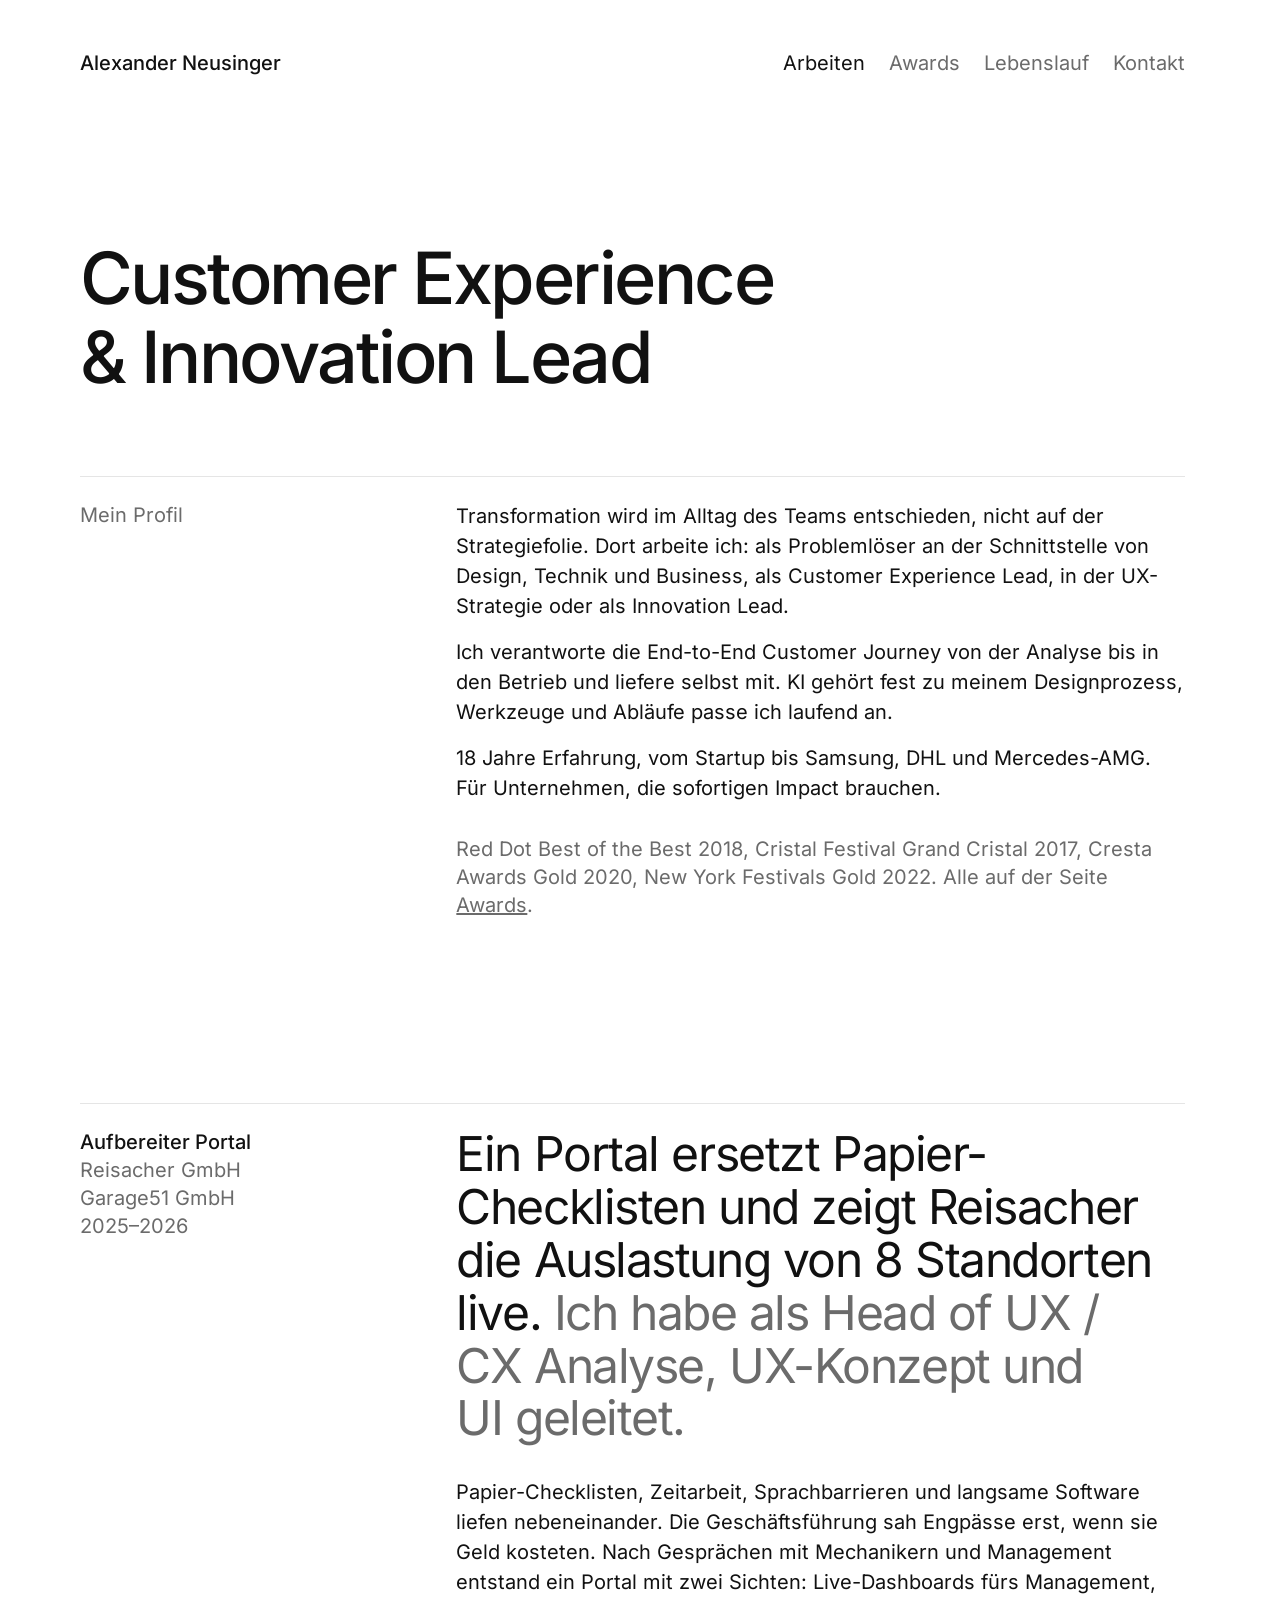
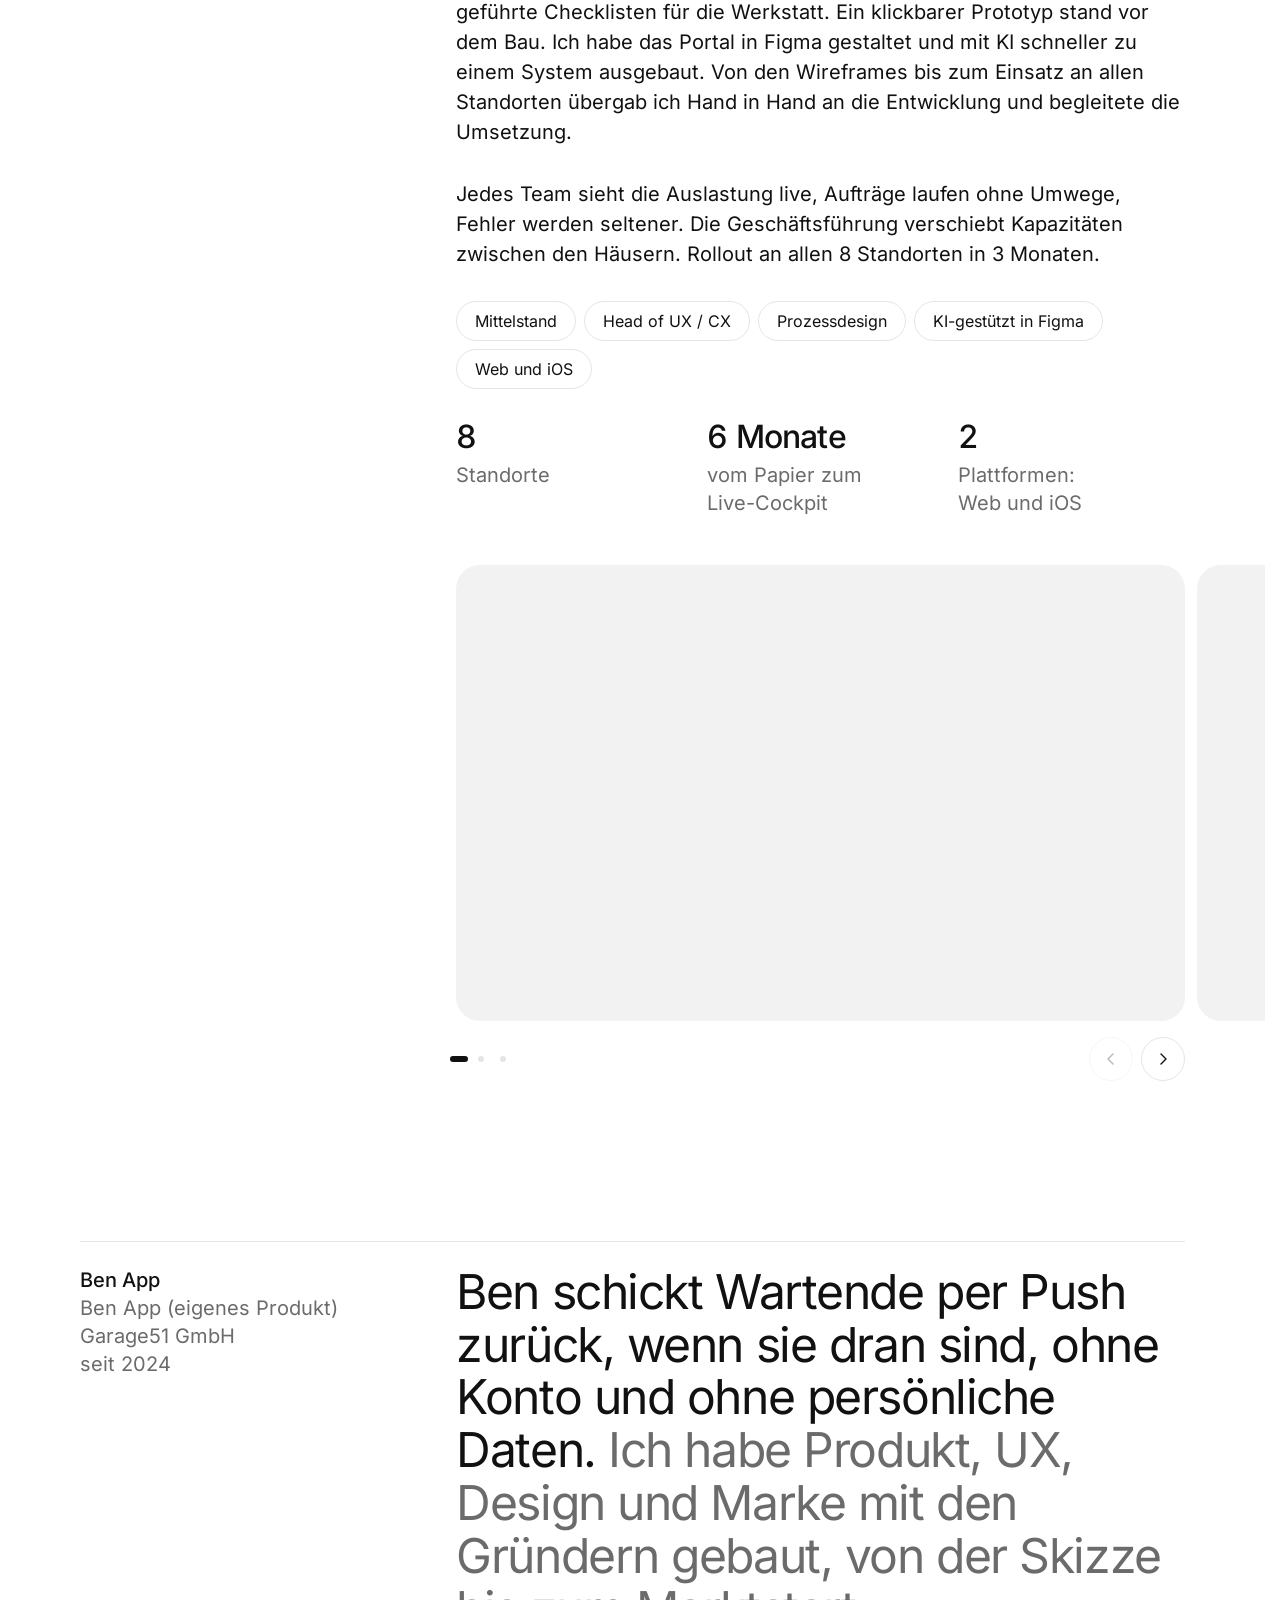
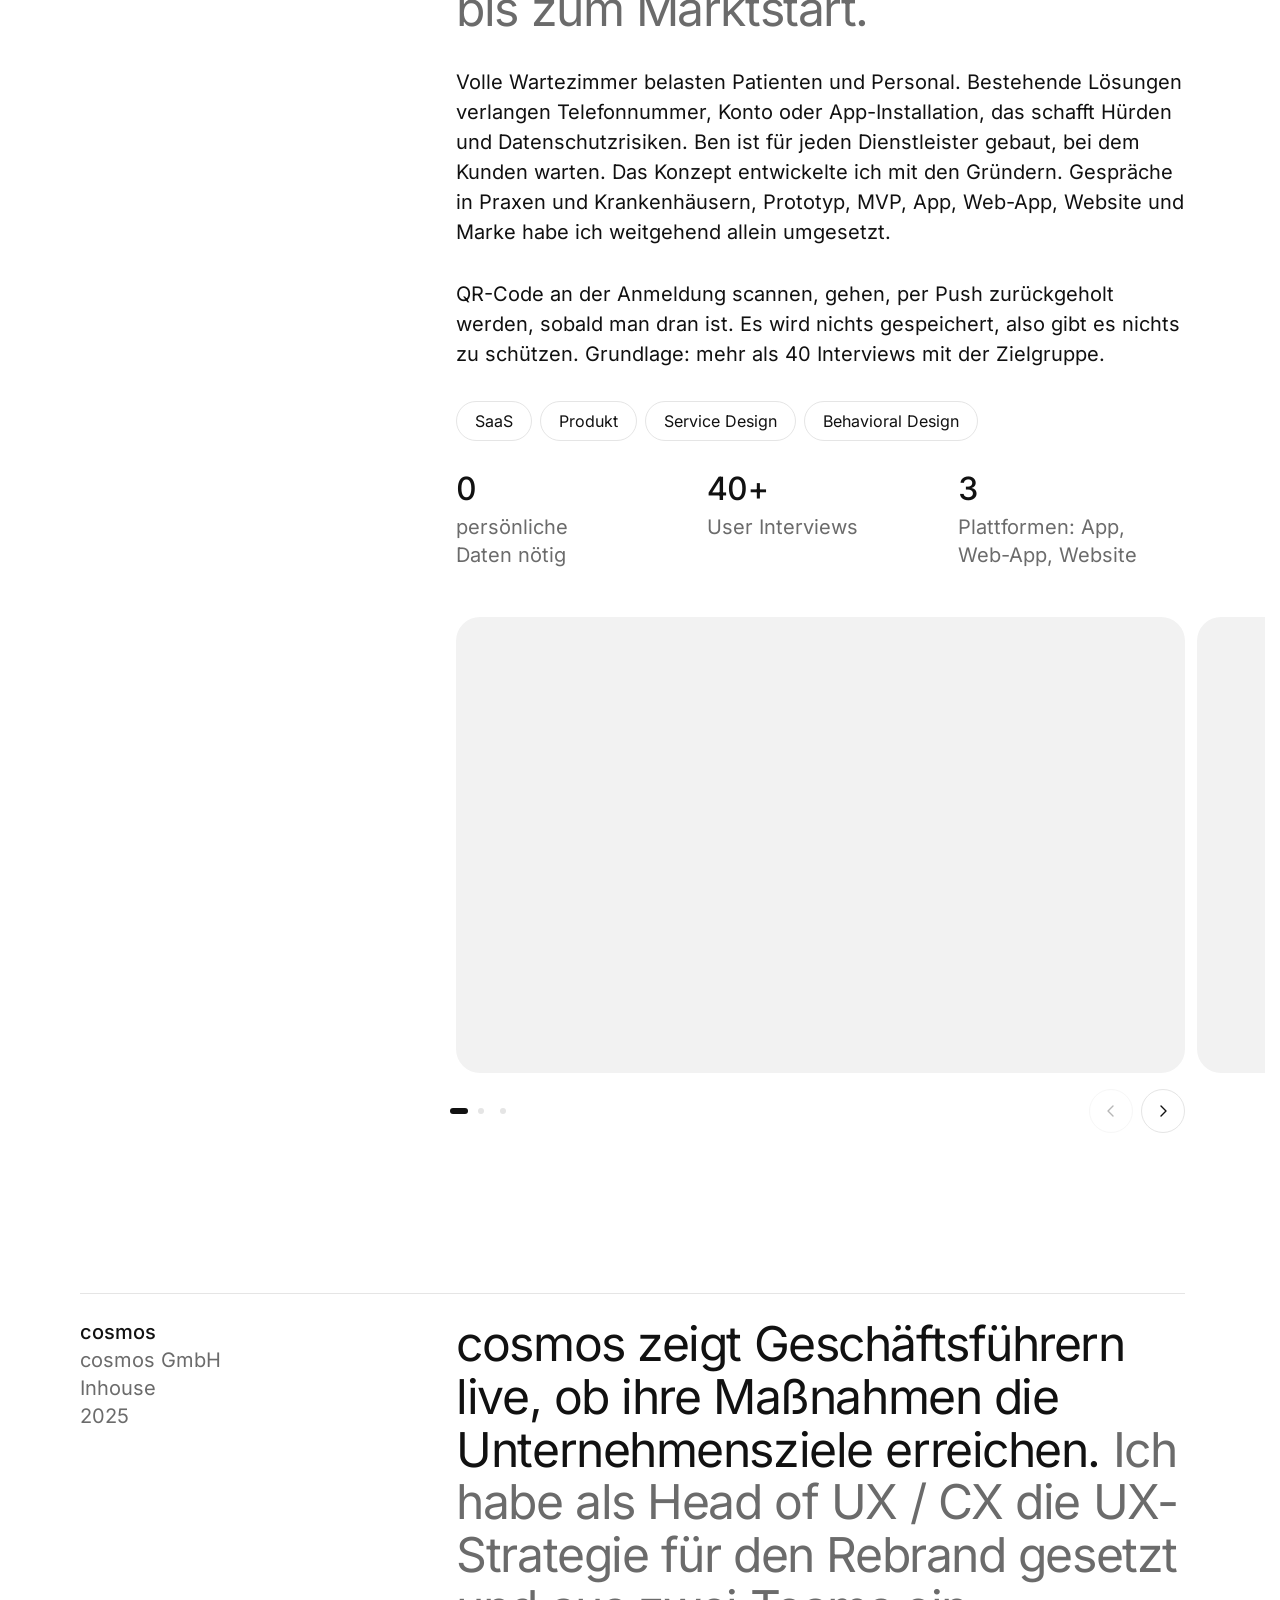
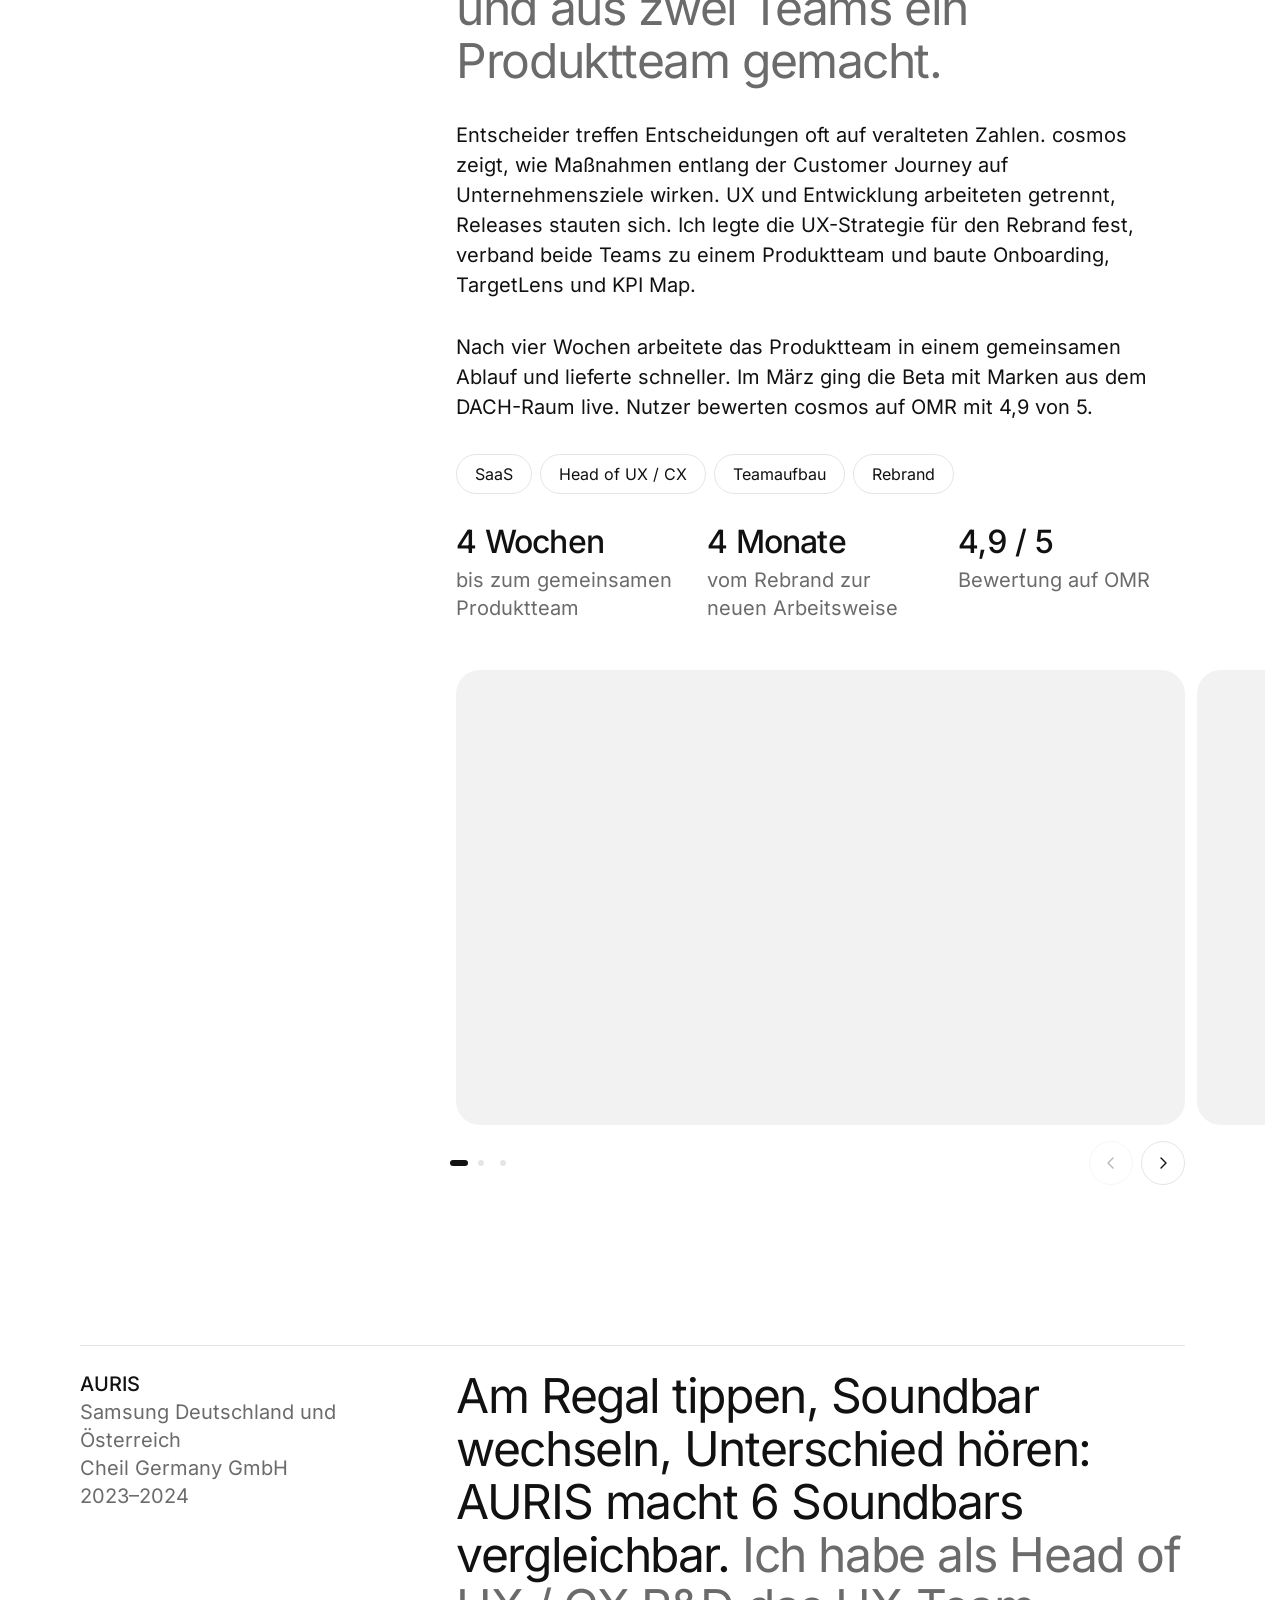
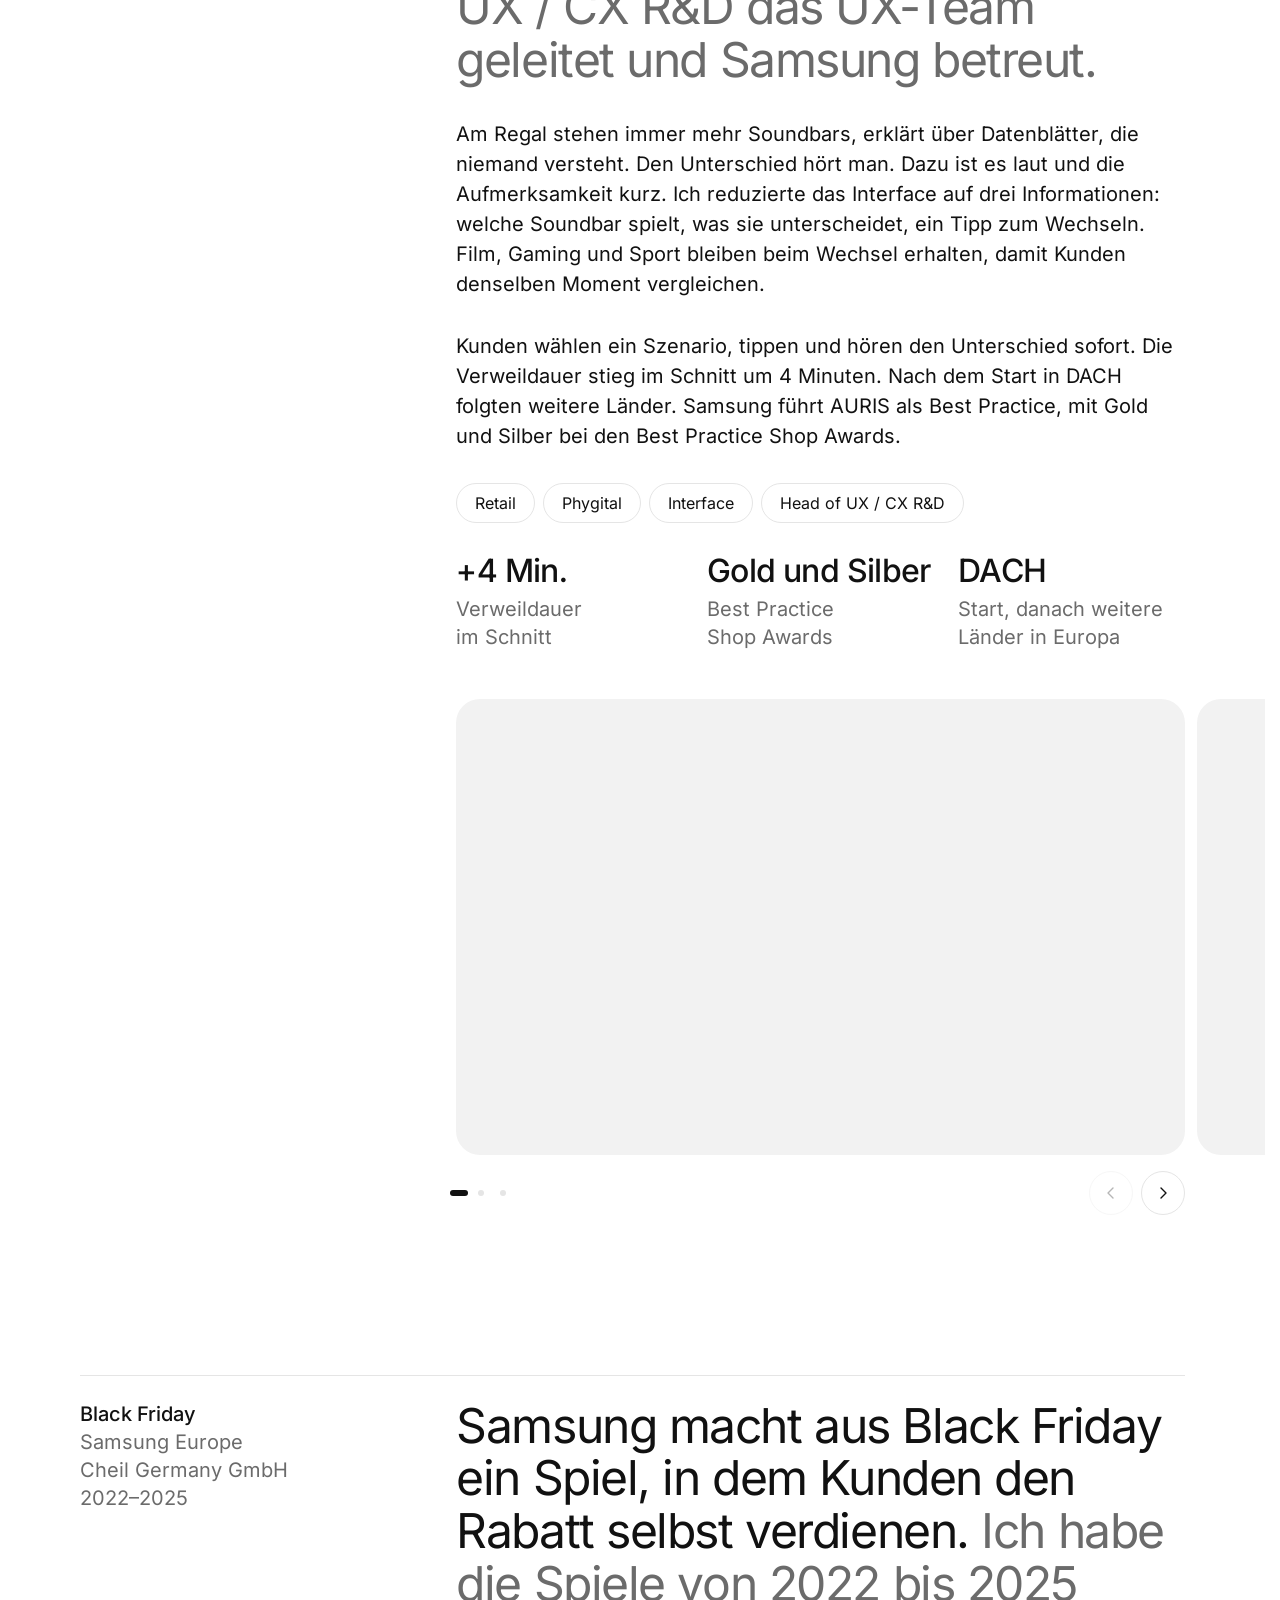
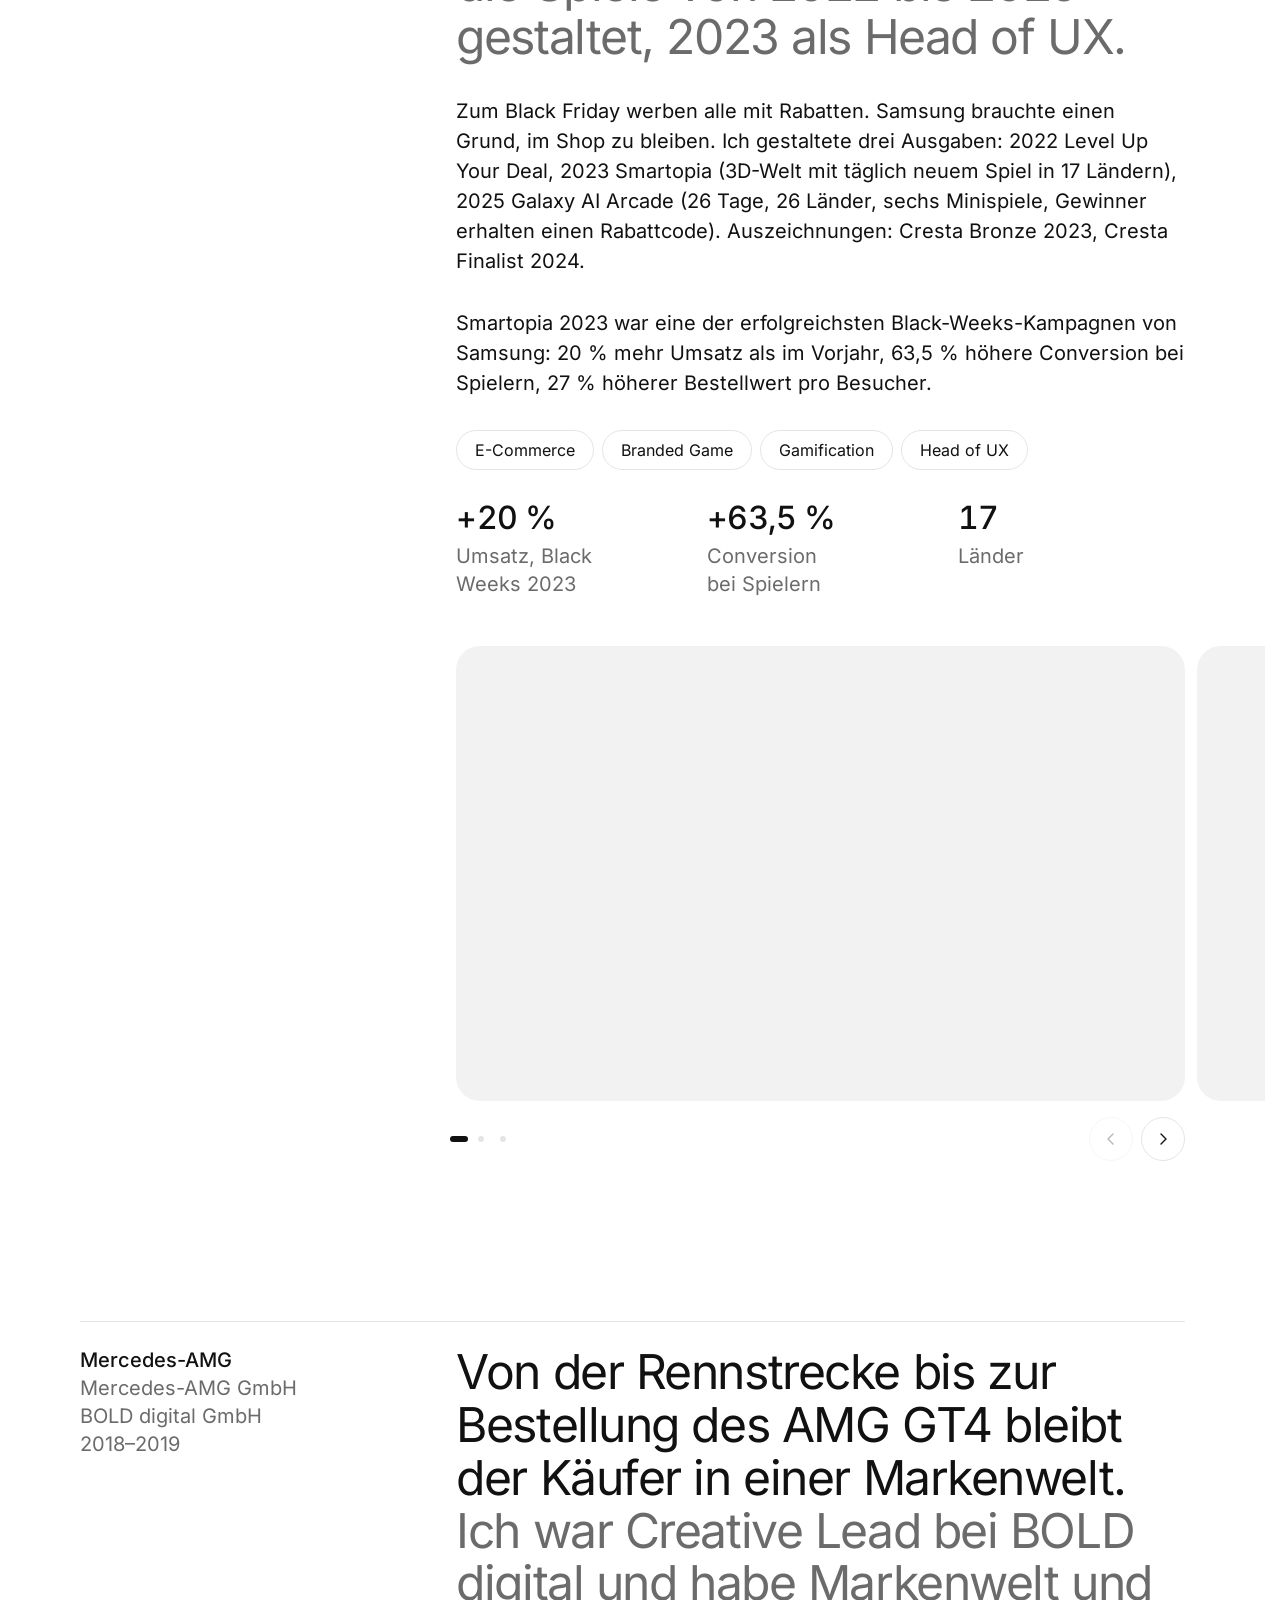
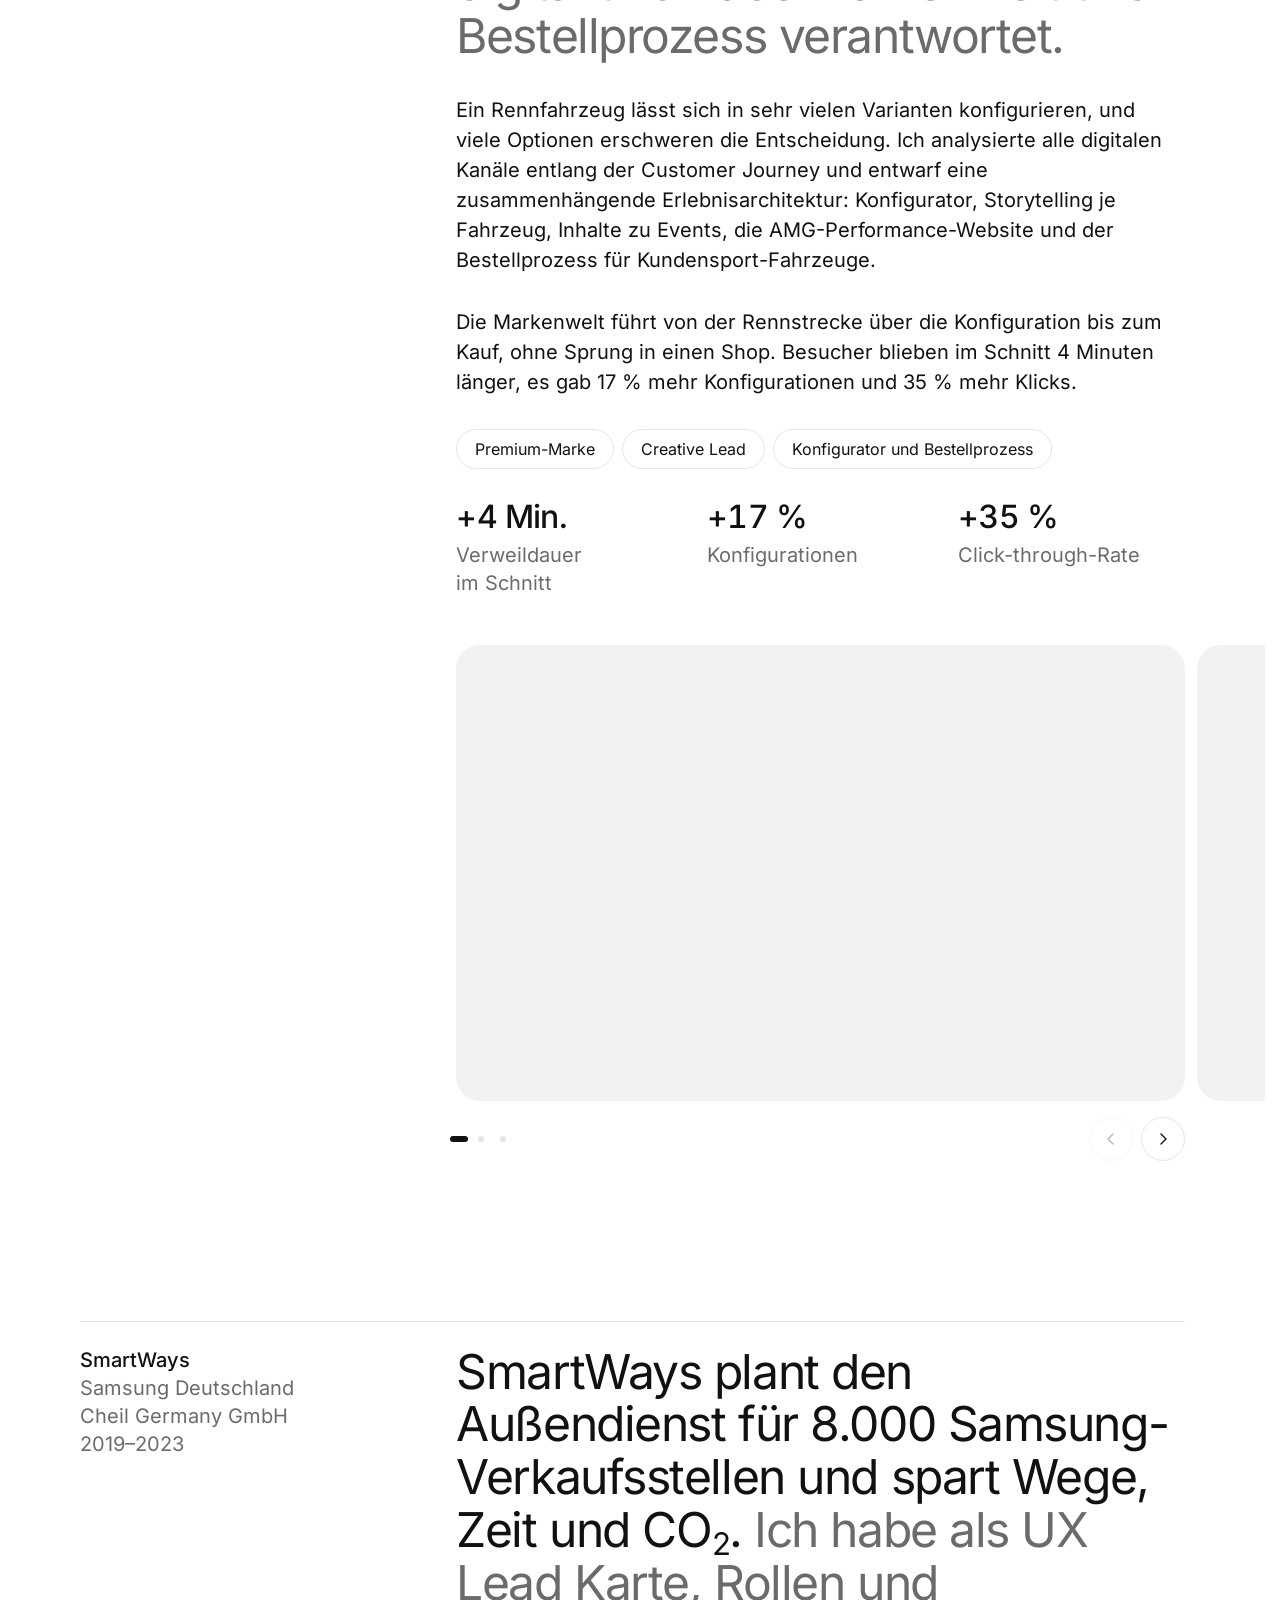
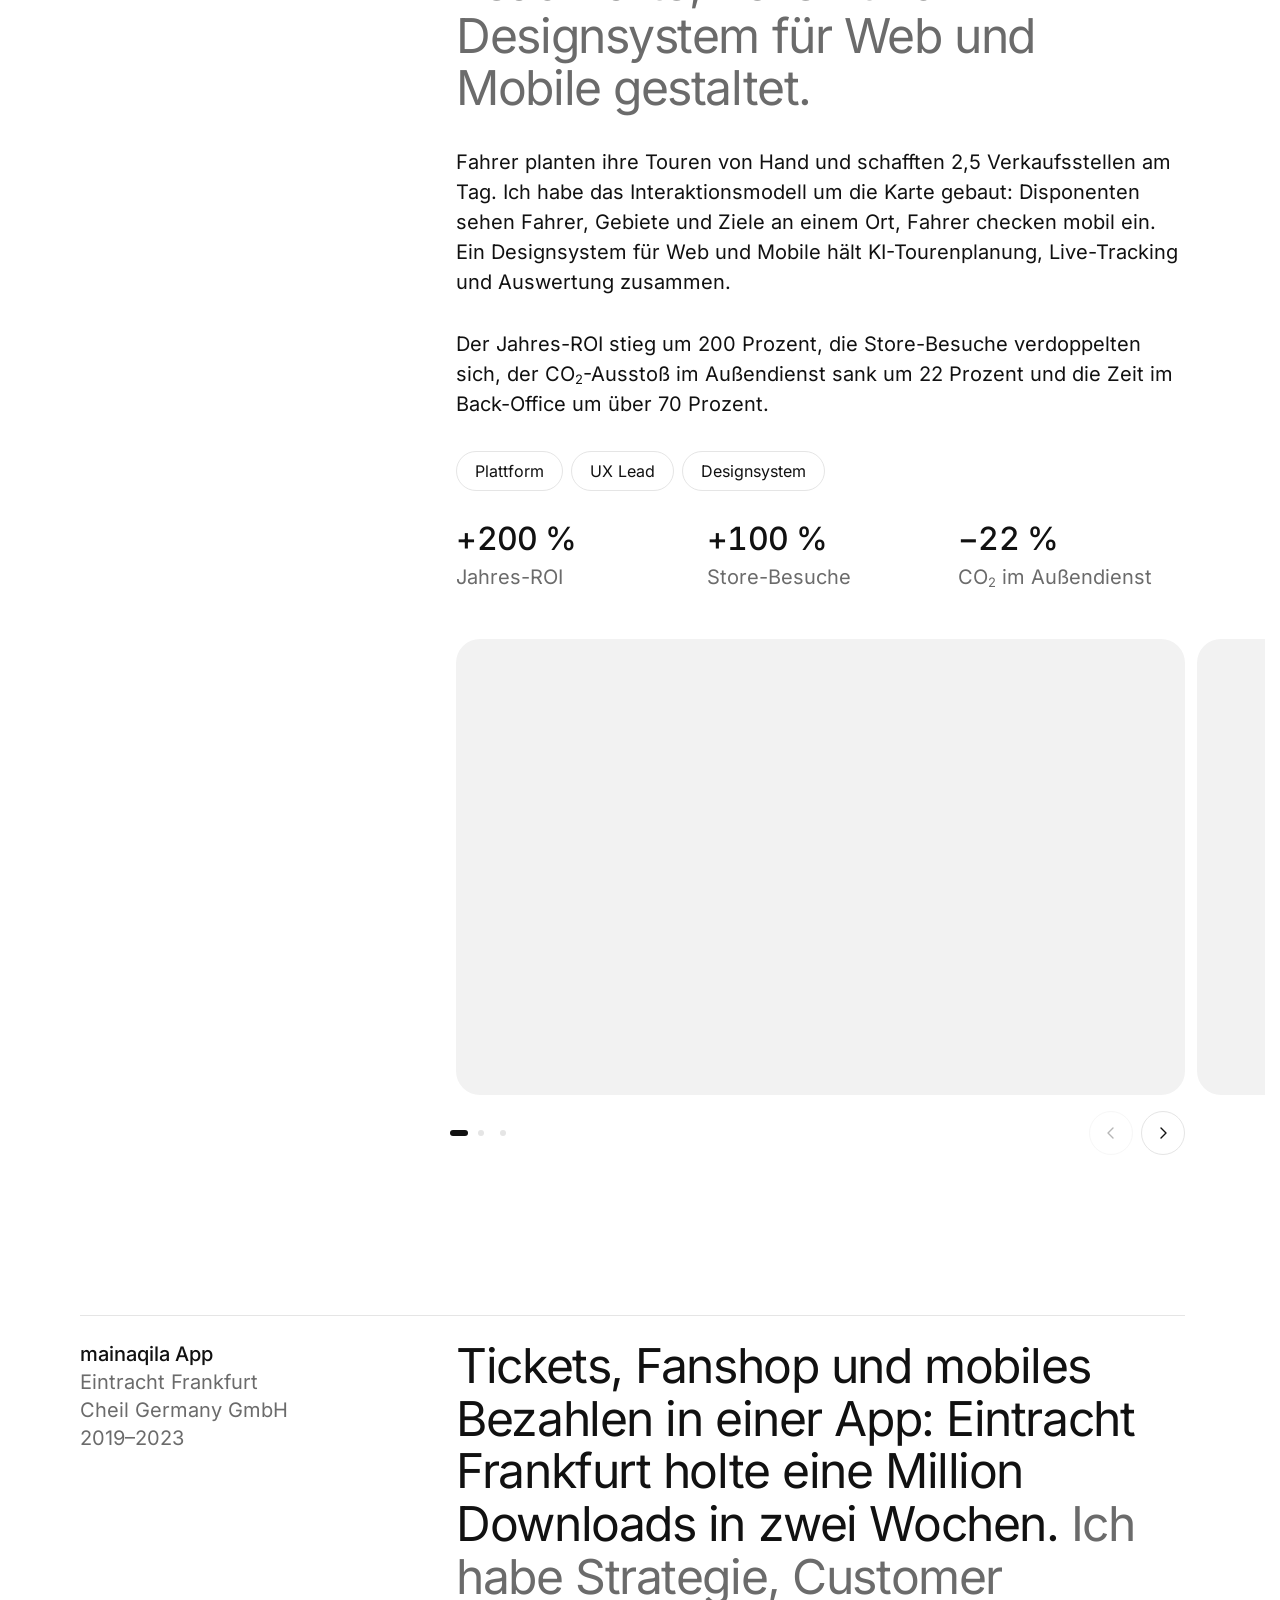
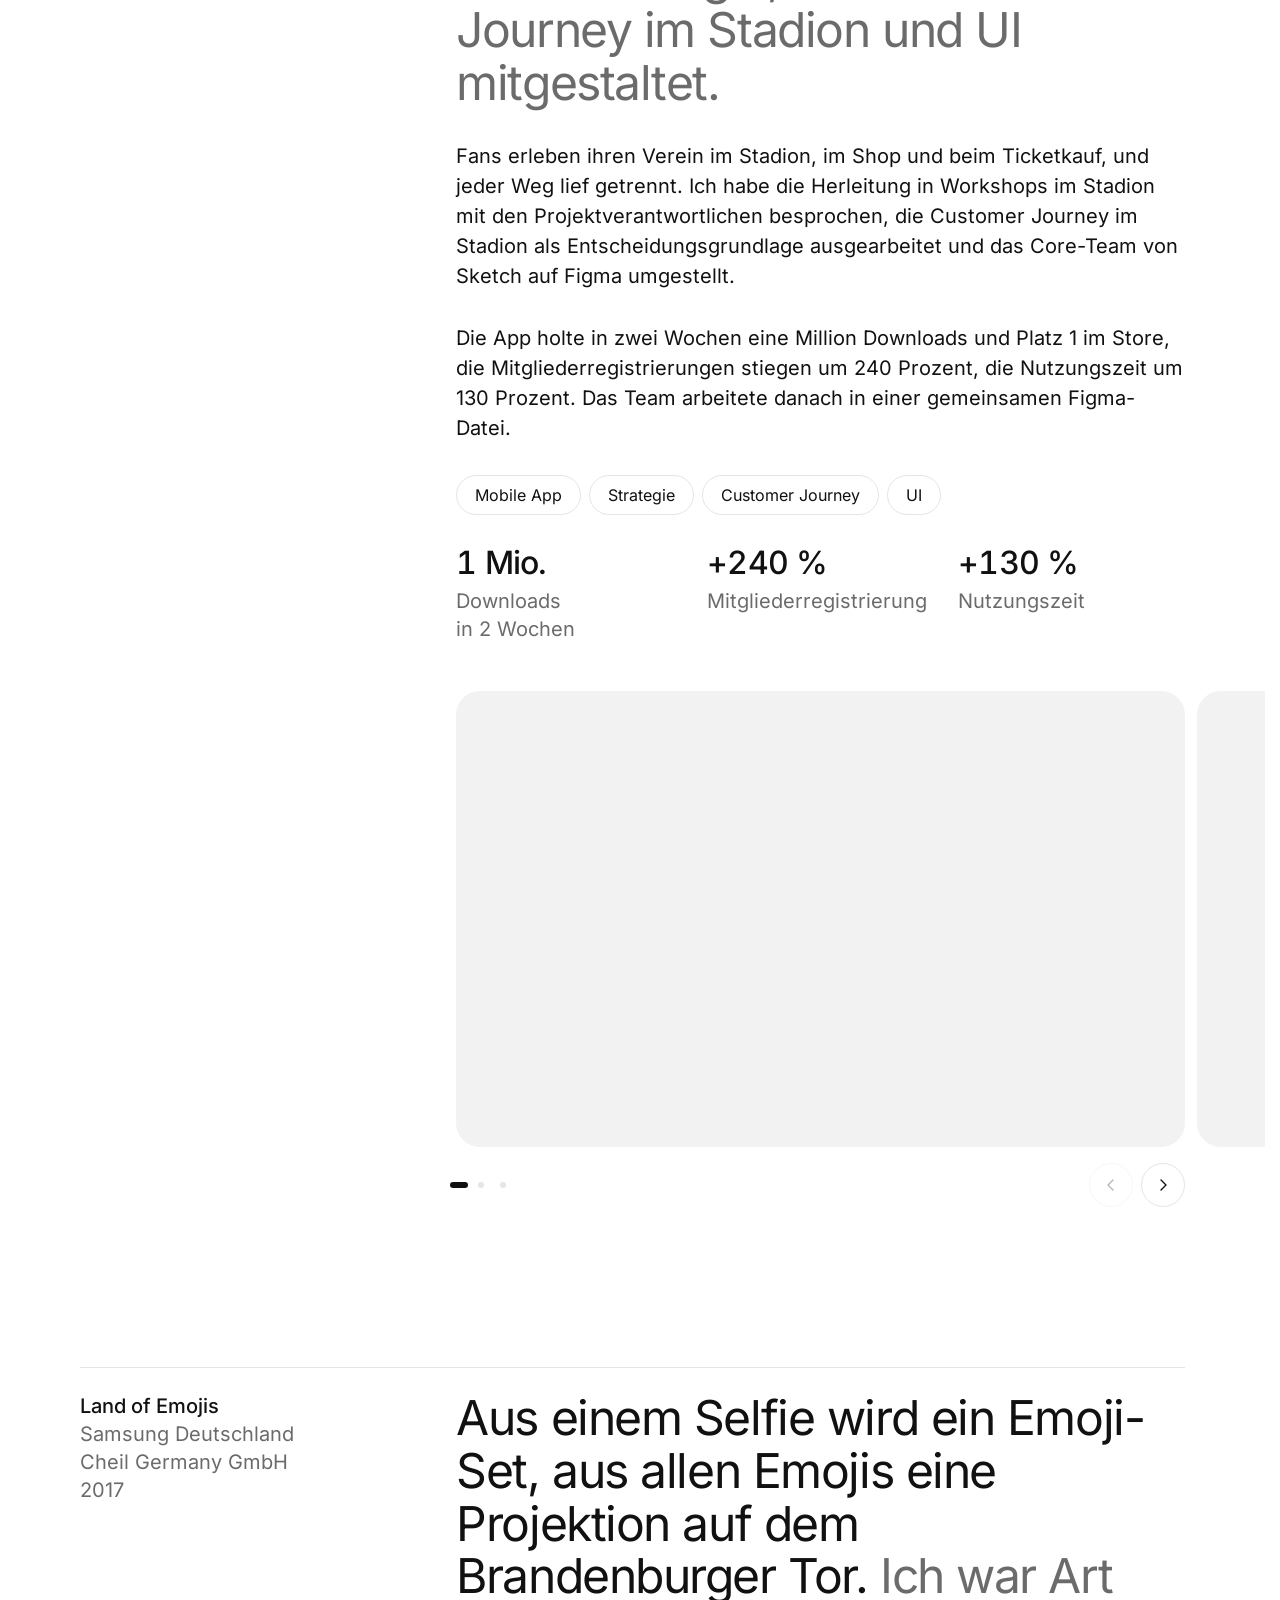
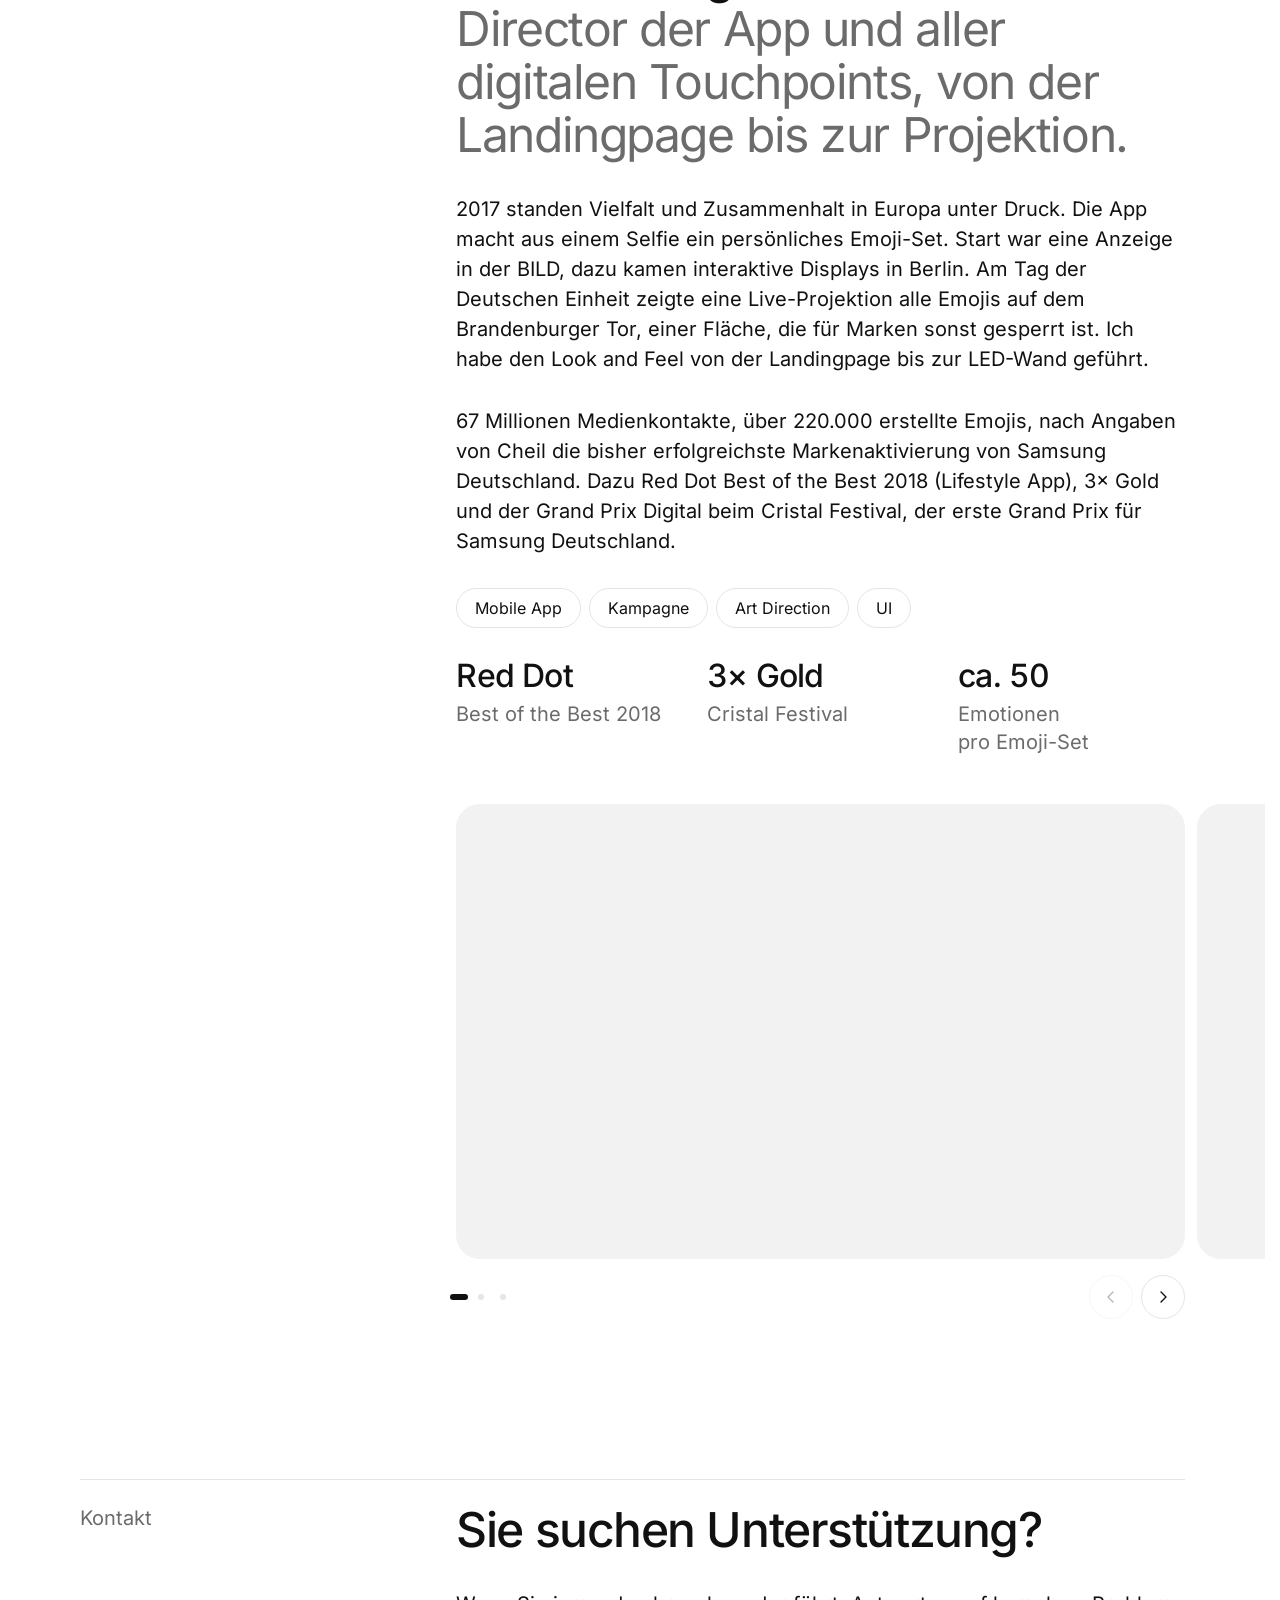
==== commit 708ac4a1: "Case-Aufmacher: kuerzer und konkreter, mit Rolle in einem Satz Co-Authored-By: Claude Sonnet 5.5 <no" ====
--- a/index.html
+++ b/index.html
@@ -22,15 +22,15 @@
 <meta name="twitter:description" content="Problemlöser für Customer Experience, UX-Strategie und Innovation: Design, Technik und Business mit KI. 18 Jahre für Samsung, DHL, Mercedes-AMG und Mittelstand. Kronberg im Taunus.">
 <meta property="profile:first_name" content="Alexander">
 <meta property="profile:last_name" content="Neusinger">
-<script type="application/ld+json">{"@context": "https://schema.org", "@graph": [{"@type": "Person", "@id": "https://www.sonoisy.de/#person", "name": "Alexander Neusinger", "jobTitle": "Customer Experience & Innovation Lead", "url": "https://www.sonoisy.de/", "description": "Customer Experience & Innovation Lead für digitale Produkte, Service Design und Transformation, mit 18 Jahren Erfahrung.", "address": {"@type": "PostalAddress", "addressLocality": "Kronberg im Taunus", "addressRegion": "Hessen", "addressCountry": "DE"}, "knowsAbout": ["Customer Experience Management", "End-to-End Customer Journey", "Digital Product Design", "UX-Strategie", "Service Design", "Service Blueprint", "Customer Journey Mapping", "Design Systems", "Digitale Transformation", "Innovationsmanagement", "Problemlösung an der Schnittstelle von Design, Technik und Business", "Stakeholder-Management", "Cross-funktionale Teamführung", "Generative KI", "KI-gestützter Designprozess", "KI-gestützte Workflows", "KI-gestütztes Prototyping", "Conversion-Optimierung", "Phygital Retail"], "award": ["Red Dot Best of the Best 2018 (Land of Emojis)", "Cristal Festival Grand Cristal 2017 (Land of Emojis)", "Cresta Awards Gold 2020", "New York Festivals Gold 2022 (myPiggy)", "The Golden Award of Montreux Gold 2022 und 2023"], "knowsLanguage": ["de", "en"]}, {"@type": "WebSite", "@id": "https://www.sonoisy.de/#website", "url": "https://www.sonoisy.de/", "name": "Alexander Neusinger", "inLanguage": "de", "publisher": {"@id": "https://www.sonoisy.de/#person"}}, {"@type": "ProfilePage", "@id": "https://www.sonoisy.de/#page", "url": "https://www.sonoisy.de/", "name": "Alexander Neusinger: Customer Experience & Innovation Lead", "description": "Problemlöser für Customer Experience, UX-Strategie und Innovation: Design, Technik und Business mit KI. 18 Jahre für Samsung, DHL, Mercedes-AMG und Mittelstand. Kronberg im Taunus.", "inLanguage": "de", "isPartOf": {"@id": "https://www.sonoisy.de/#website"}, "about": {"@id": "https://www.sonoisy.de/#person"}, "dateModified": "2026-11-26", "mainEntity": {"@id": "https://www.sonoisy.de/#person"}}, {"@type": "ItemList", "name": "Ausgewählte Arbeiten", "itemListElement": [{"@type": "ListItem", "position": 1, "item": {"@type": "CreativeWork", "name": "Aufbereiter Portal", "description": "Vom Klemmbrett zum Live-Cockpit: Reisacher sieht die Auslastung von 8 Standorten in Echtzeit. Ich habe als Head of UX / CX Analyse, UX-Konzept und UI geleitet, mit Geschäftsführung, Werkstätten und Entwicklung.", "creator": {"@id": "https://www.sonoisy.de/#person"}, "keywords": "Mittelstand, Head of UX / CX, Prozessdesign, KI-gestützt in Figma, Web und iOS"}}, {"@type": "ListItem", "position": 2, "item": {"@type": "CreativeWork", "name": "Ben App", "description": "Ben holt Wartende aus dem Wartezimmer, ohne Konto, ohne App-Installation und ohne persönliche Daten. Ich habe gemeinsam mit den Gründern Produkt, UX, Design und Marke weitgehend allein entwickelt, von der ersten Skizze bis zum Marktstart.", "creator": {"@id": "https://www.sonoisy.de/#person"}, "keywords": "SaaS, Produkt, Service Design, Behavioral Design"}}, {"@type": "ListItem", "position": 3, "item": {"@type": "CreativeWork", "name": "cosmos", "description": "cosmos zeigt Geschäftsführern in Echtzeit, ob ihre Maßnahmen die Unternehmensziele erreichen. Ich habe als Head of UX / CX die Geschäftsführung beraten, die UX-Strategie für den Rebrand gesetzt und aus zwei Teams ein Produktteam gemacht.", "creator": {"@id": "https://www.sonoisy.de/#person"}, "keywords": "SaaS, Head of UX / CX, Teamaufbau, Rebrand"}}, {"@type": "ListItem", "position": 4, "item": {"@type": "CreativeWork", "name": "AURIS", "description": "AURIS macht den Klang von 6 Soundbars mit einem Tipp vergleichbar, direkt am Regal. Ich habe als Head of UX / CX R&D das UX-Team geleitet, Samsung betreut und die Umsetzungspartner für den Rollout eingewiesen.", "creator": {"@id": "https://www.sonoisy.de/#person"}, "keywords": "Retail, Phygital, Interface, Head of UX / CX R&D"}}, {"@type": "ListItem", "position": 5, "item": {"@type": "CreativeWork", "name": "Black Friday", "description": "Samsung macht aus Black Friday ein Spiel, in dem Kunden den Rabatt selbst verdienen. Ich habe die Erlebnisse von 2022 bis 2025 mit Cheil Germany und BoraBora Studios für Samsung Europe gestaltet, 2023 als Head of UX.", "creator": {"@id": "https://www.sonoisy.de/#person"}, "keywords": "E-Commerce, Branded Game, Gamification, Head of UX"}}, {"@type": "ListItem", "position": 6, "item": {"@type": "CreativeWork", "name": "Mercedes-AMG", "description": "Eine Bestellstrecke für Rennfahrzeuge, die der Käufer nie verlässt. Ich war Creative Lead bei BOLD digital GmbH, habe Markenwelt und Bestellprozess des AMG GT4 verantwortet und den Kundenkontakt bei AMG geführt.", "creator": {"@id": "https://www.sonoisy.de/#person"}, "keywords": "Premium-Marke, Creative Lead, Konfigurator und Bestellprozess"}}, {"@type": "ListItem", "position": 7, "item": {"@type": "CreativeWork", "name": "SmartWays", "description": "SmartWays plant den Außendienst für 8.000 Samsung-Verkaufsstellen und spart Wege, Zeit und CO2. Ich habe als UX Lead im Cheil-Team Karte, Rollen und Designsystem für Web und Mobile gestaltet.", "creator": {"@id": "https://www.sonoisy.de/#person"}, "keywords": "Plattform, UX Lead, Designsystem"}}, {"@type": "ListItem", "position": 8, "item": {"@type": "CreativeWork", "name": "mainaqila App", "description": "Die mainaqila-App von Eintracht Frankfurt bündelt Ticketing, Merchandising und mobiles Bezahlen und holte in zwei Wochen eine Million Downloads. Ich habe im Cheil-Team Strategie, Customer Journey im Stadion und UI mitgestaltet.", "creator": {"@id": "https://www.sonoisy.de/#person"}, "keywords": "Mobile App, Strategie, Customer Journey, UI"}}, {"@type": "ListItem", "position": 9, "item": {"@type": "CreativeWork", "name": "Land of Emojis", "description": "Land of Emojis machte aus Selfies Emojis und aus einer Botschaft für Vielfalt ein Bild auf dem Brandenburger Tor. Ich war Art Director der App und aller digitalen Touchpoints im Cheil-Team, von der Landingpage bis zur Projektion.", "creator": {"@id": "https://www.sonoisy.de/#person"}, "keywords": "Mobile App, Kampagne, Art Direction, UI"}}]}]}</script>
+<script type="application/ld+json">{"@context": "https://schema.org", "@graph": [{"@type": "Person", "@id": "https://www.sonoisy.de/#person", "name": "Alexander Neusinger", "jobTitle": "Customer Experience & Innovation Lead", "url": "https://www.sonoisy.de/", "description": "Customer Experience & Innovation Lead für digitale Produkte, Service Design und Transformation, mit 18 Jahren Erfahrung.", "address": {"@type": "PostalAddress", "addressLocality": "Kronberg im Taunus", "addressRegion": "Hessen", "addressCountry": "DE"}, "knowsAbout": ["Customer Experience Management", "End-to-End Customer Journey", "Digital Product Design", "UX-Strategie", "Service Design", "Service Blueprint", "Customer Journey Mapping", "Design Systems", "Digitale Transformation", "Innovationsmanagement", "Problemlösung an der Schnittstelle von Design, Technik und Business", "Stakeholder-Management", "Cross-funktionale Teamführung", "Generative KI", "KI-gestützter Designprozess", "KI-gestützte Workflows", "KI-gestütztes Prototyping", "Conversion-Optimierung", "Phygital Retail"], "award": ["Red Dot Best of the Best 2018 (Land of Emojis)", "Cristal Festival Grand Cristal 2017 (Land of Emojis)", "Cresta Awards Gold 2020", "New York Festivals Gold 2022 (myPiggy)", "The Golden Award of Montreux Gold 2022 und 2023"], "knowsLanguage": ["de", "en"]}, {"@type": "WebSite", "@id": "https://www.sonoisy.de/#website", "url": "https://www.sonoisy.de/", "name": "Alexander Neusinger", "inLanguage": "de", "publisher": {"@id": "https://www.sonoisy.de/#person"}}, {"@type": "ProfilePage", "@id": "https://www.sonoisy.de/#page", "url": "https://www.sonoisy.de/", "name": "Alexander Neusinger: Customer Experience & Innovation Lead", "description": "Problemlöser für Customer Experience, UX-Strategie und Innovation: Design, Technik und Business mit KI. 18 Jahre für Samsung, DHL, Mercedes-AMG und Mittelstand. Kronberg im Taunus.", "inLanguage": "de", "isPartOf": {"@id": "https://www.sonoisy.de/#website"}, "about": {"@id": "https://www.sonoisy.de/#person"}, "dateModified": "2026-11-26", "mainEntity": {"@id": "https://www.sonoisy.de/#person"}}, {"@type": "ItemList", "name": "Ausgewählte Arbeiten", "itemListElement": [{"@type": "ListItem", "position": 1, "item": {"@type": "CreativeWork", "name": "Aufbereiter Portal", "description": "Ein Portal ersetzt Papier-Checklisten und zeigt Reisacher die Auslastung von 8 Standorten live. Ich habe als Head of UX / CX Analyse, UX-Konzept und UI geleitet.", "creator": {"@id": "https://www.sonoisy.de/#person"}, "keywords": "Mittelstand, Head of UX / CX, Prozessdesign, KI-gestützt in Figma, Web und iOS"}}, {"@type": "ListItem", "position": 2, "item": {"@type": "CreativeWork", "name": "Ben App", "description": "Ben schickt Wartende per Push zurück, wenn sie dran sind, ohne Konto und ohne persönliche Daten. Ich habe Produkt, UX, Design und Marke mit den Gründern gebaut, von der Skizze bis zum Marktstart.", "creator": {"@id": "https://www.sonoisy.de/#person"}, "keywords": "SaaS, Produkt, Service Design, Behavioral Design"}}, {"@type": "ListItem", "position": 3, "item": {"@type": "CreativeWork", "name": "cosmos", "description": "cosmos zeigt Geschäftsführern live, ob ihre Maßnahmen die Unternehmensziele erreichen. Ich habe als Head of UX / CX die UX-Strategie für den Rebrand gesetzt und aus zwei Teams ein Produktteam gemacht.", "creator": {"@id": "https://www.sonoisy.de/#person"}, "keywords": "SaaS, Head of UX / CX, Teamaufbau, Rebrand"}}, {"@type": "ListItem", "position": 4, "item": {"@type": "CreativeWork", "name": "AURIS", "description": "Am Regal tippen, Soundbar wechseln, Unterschied hören: AURIS macht 6 Soundbars vergleichbar. Ich habe als Head of UX / CX R&D das UX-Team geleitet und Samsung betreut.", "creator": {"@id": "https://www.sonoisy.de/#person"}, "keywords": "Retail, Phygital, Interface, Head of UX / CX R&D"}}, {"@type": "ListItem", "position": 5, "item": {"@type": "CreativeWork", "name": "Black Friday", "description": "Samsung macht aus Black Friday ein Spiel, in dem Kunden den Rabatt selbst verdienen. Ich habe die Spiele von 2022 bis 2025 gestaltet, 2023 als Head of UX.", "creator": {"@id": "https://www.sonoisy.de/#person"}, "keywords": "E-Commerce, Branded Game, Gamification, Head of UX"}}, {"@type": "ListItem", "position": 6, "item": {"@type": "CreativeWork", "name": "Mercedes-AMG", "description": "Von der Rennstrecke bis zur Bestellung des AMG GT4 bleibt der Käufer in einer Markenwelt. Ich war Creative Lead bei BOLD digital und habe Markenwelt und Bestellprozess verantwortet.", "creator": {"@id": "https://www.sonoisy.de/#person"}, "keywords": "Premium-Marke, Creative Lead, Konfigurator und Bestellprozess"}}, {"@type": "ListItem", "position": 7, "item": {"@type": "CreativeWork", "name": "SmartWays", "description": "SmartWays plant den Außendienst für 8.000 Samsung-Verkaufsstellen und spart Wege, Zeit und CO2. Ich habe als UX Lead Karte, Rollen und Designsystem für Web und Mobile gestaltet.", "creator": {"@id": "https://www.sonoisy.de/#person"}, "keywords": "Plattform, UX Lead, Designsystem"}}, {"@type": "ListItem", "position": 8, "item": {"@type": "CreativeWork", "name": "mainaqila App", "description": "Tickets, Fanshop und mobiles Bezahlen in einer App: Eintracht Frankfurt holte eine Million Downloads in zwei Wochen. Ich habe Strategie, Customer Journey im Stadion und UI mitgestaltet.", "creator": {"@id": "https://www.sonoisy.de/#person"}, "keywords": "Mobile App, Strategie, Customer Journey, UI"}}, {"@type": "ListItem", "position": 9, "item": {"@type": "CreativeWork", "name": "Land of Emojis", "description": "Aus einem Selfie wird ein Emoji-Set, aus allen Emojis eine Projektion auf dem Brandenburger Tor. Ich war Art Director der App und aller digitalen Touchpoints, von der Landingpage bis zur Projektion.", "creator": {"@id": "https://www.sonoisy.de/#person"}, "keywords": "Mobile App, Kampagne, Art Direction, UI"}}]}]}</script>
 <link rel="preload" href="fonts/inter-latin-wght-normal.woff2" as="font" type="font/woff2" crossorigin>
-<link rel="stylesheet" href="assets/style.css?v=43e72f71">
+<link rel="stylesheet" href="assets/style.css?v=168d3da2">
 </head>
 <body>
 <div class="page">
   <header class="top">
-    <a class="name" href="index.html">Alexander Neusinger</a>
-    <nav aria-label="Hauptnavigation"><a href="index.html" aria-current="page">Arbeiten</a><a href="awards.html">Awards</a><a href="lebenslauf.html">Lebenslauf</a><a href="mailto:alexander.neusinger@icloud.com">Kontakt</a></nav>
+    <a class="name" href="/">Alexander Neusinger</a>
+    <nav aria-label="Hauptnavigation"><a href="/" aria-current="page">Arbeiten</a><a href="/awards">Awards</a><a href="/lebenslauf">Lebenslauf</a><a href="mailto:alexander.neusinger@icloud.com">Kontakt</a></nav>
   </header>
 
   
@@ -39,14 +39,14 @@
 
     <section class="block half intro">
       <div class="label">Mein Profil</div>
-      <div class="main"><div class="stack"><div id="intro"><p>Transformation wird im Alltag des Teams entschieden, nicht auf der Strategiefolie. Dort arbeite ich: als Problemlöser an der Schnittstelle von Design, Technik und Business, als Customer Experience Lead, in der UX-Strategie oder als Innovation Lead.</p><p>Ich verantworte die End-to-End Customer Journey von der Analyse bis in den Betrieb und liefere selbst mit. KI gehört fest zu meinem Designprozess, Werkzeuge und Abläufe passe ich laufend an.</p><p>18 Jahre Erfahrung, vom Startup bis Samsung, DHL und Mercedes-AMG. Für Unternehmen, die sofortigen Impact brauchen.</p></div><p class="note" id="intro-note">Red Dot Best of the Best 2018, Cristal Festival Grand Cristal 2017, Cresta Awards Gold 2020, New York Festivals Gold 2022. Alle auf der Seite <a href="awards.html">Awards</a>.</p></div></div>
+      <div class="main"><div class="stack"><div id="intro"><p>Transformation wird im Alltag des Teams entschieden, nicht auf der Strategiefolie. Dort arbeite ich: als Problemlöser an der Schnittstelle von Design, Technik und Business, als Customer Experience Lead, in der UX-Strategie oder als Innovation Lead.</p><p>Ich verantworte die End-to-End Customer Journey von der Analyse bis in den Betrieb und liefere selbst mit. KI gehört fest zu meinem Designprozess, Werkzeuge und Abläufe passe ich laufend an.</p><p>18 Jahre Erfahrung, vom Startup bis Samsung, DHL und Mercedes-AMG. Für Unternehmen, die sofortigen Impact brauchen.</p></div><p class="note" id="intro-note">Red Dot Best of the Best 2018, Cristal Festival Grand Cristal 2017, Cresta Awards Gold 2020, New York Festivals Gold 2022. Alle auf der Seite <a href="/awards">Awards</a>.</p></div></div>
     </section>
 
     <div id="cases"><article class="block" id="arbeiten" data-case="reisacher">
     <div class="label"><b>Aufbereiter Portal</b><br>Reisacher GmbH<br>Garage51 GmbH<br>2025–2026</div>
     <div class="main">
       <div class="stack">
-        <h2 class="lead">Vom Klemmbrett zum Live-Cockpit: Reisacher sieht die Auslastung von 8 Standorten in Echtzeit. <span>Ich habe als Head of UX / CX Analyse, UX-Konzept und UI geleitet, mit Geschäftsführung, Werkstätten und Entwicklung.</span></h2>
+        <h2 class="lead">Ein Portal ersetzt Papier-Checklisten und zeigt Reisacher die Auslastung von 8 Standorten live. <span>Ich habe als Head of UX / CX Analyse, UX-Konzept und UI geleitet.</span></h2>
         <p class="body">Papier-Checklisten, Zeitarbeit, Sprachbarrieren und langsame Software liefen nebeneinander. Die Geschäftsführung sah Engpässe erst, wenn sie Geld kosteten. Nach Gesprächen mit Mechanikern und Management entstand ein Portal mit zwei Sichten: Live-Dashboards fürs Management, geführte Checklisten für die Werkstatt. Ein klickbarer Prototyp stand vor dem Bau. Ich habe das Portal in Figma gestaltet und mit KI schneller zu einem System ausgebaut. Von den Wireframes bis zum Einsatz an allen Standorten übergab ich Hand in Hand an die Entwicklung und begleitete die Umsetzung.</p>
         <p class="body">Jedes Team sieht die Auslastung live, Aufträge laufen ohne Umwege, Fehler werden seltener. Die Geschäftsführung verschiebt Kapazitäten zwischen den Häusern. Rollout an allen 8 Standorten in 3 Monaten.</p>
         <ul class="tags" aria-label="Kategorien"><li>Mittelstand</li><li>Head of UX / CX</li><li>Prozessdesign</li><li>KI-gestützt in Figma</li><li>Web und iOS</li></ul>
@@ -67,7 +67,7 @@
     <div class="label"><b>Ben App</b><br>Ben App (eigenes Produkt)<br>Garage51 GmbH<br>seit 2024</div>
     <div class="main">
       <div class="stack">
-        <h2 class="lead">Ben holt Wartende aus dem Wartezimmer, ohne Konto, ohne App-Installation und ohne persönliche Daten. <span>Ich habe gemeinsam mit den Gründern Produkt, UX, Design und Marke weitgehend allein entwickelt, von der ersten Skizze bis zum Marktstart.</span></h2>
+        <h2 class="lead">Ben schickt Wartende per Push zurück, wenn sie dran sind, ohne Konto und ohne persönliche Daten. <span>Ich habe Produkt, UX, Design und Marke mit den Gründern gebaut, von der Skizze bis zum Marktstart.</span></h2>
         <p class="body">Volle Wartezimmer belasten Patienten und Personal. Bestehende Lösungen verlangen Telefonnummer, Konto oder App-Installation, das schafft Hürden und Datenschutzrisiken. Ben ist für jeden Dienstleister gebaut, bei dem Kunden warten. Das Konzept entwickelte ich mit den Gründern. Gespräche in Praxen und Krankenhäusern, Prototyp, MVP, App, Web-App, Website und Marke habe ich weitgehend allein umgesetzt.</p>
         <p class="body">QR-Code an der Anmeldung scannen, gehen, per Push zurückgeholt werden, sobald man dran ist. Es wird nichts gespeichert, also gibt es nichts zu schützen. Grundlage: mehr als 40 Interviews mit der Zielgruppe.</p>
         <ul class="tags" aria-label="Kategorien"><li>SaaS</li><li>Produkt</li><li>Service Design</li><li>Behavioral Design</li></ul>
@@ -88,7 +88,7 @@
     <div class="label"><b>cosmos</b><br>cosmos GmbH<br>Inhouse<br>2025</div>
     <div class="main">
       <div class="stack">
-        <h2 class="lead">cosmos zeigt Geschäftsführern in Echtzeit, ob ihre Maßnahmen die Unternehmensziele erreichen. <span>Ich habe als Head of UX / CX die Geschäftsführung beraten, die UX-Strategie für den Rebrand gesetzt und aus zwei Teams ein Produktteam gemacht.</span></h2>
+        <h2 class="lead">cosmos zeigt Geschäftsführern live, ob ihre Maßnahmen die Unternehmensziele erreichen. <span>Ich habe als Head of UX / CX die UX-Strategie für den Rebrand gesetzt und aus zwei Teams ein Produktteam gemacht.</span></h2>
         <p class="body">Entscheider treffen Entscheidungen oft auf veralteten Zahlen. cosmos zeigt, wie Maßnahmen entlang der Customer Journey auf Unternehmensziele wirken. UX und Entwicklung arbeiteten getrennt, Releases stauten sich. Ich legte die UX-Strategie für den Rebrand fest, verband beide Teams zu einem Produktteam und baute Onboarding, TargetLens und KPI Map.</p>
         <p class="body">Nach vier Wochen arbeitete das Produktteam in einem gemeinsamen Ablauf und lieferte schneller. Im März ging die Beta mit Marken aus dem DACH-Raum live. Nutzer bewerten cosmos auf OMR mit 4,9 von 5.</p>
         <ul class="tags" aria-label="Kategorien"><li>SaaS</li><li>Head of UX / CX</li><li>Teamaufbau</li><li>Rebrand</li></ul>
@@ -109,7 +109,7 @@
     <div class="label"><b>AURIS</b><br>Samsung Deutschland und Österreich<br>Cheil Germany GmbH<br>2023–2024</div>
     <div class="main">
       <div class="stack">
-        <h2 class="lead">AURIS macht den Klang von 6 Soundbars mit einem Tipp vergleichbar, direkt am Regal. <span>Ich habe als Head of UX / CX R&D das UX-Team geleitet, Samsung betreut und die Umsetzungspartner für den Rollout eingewiesen.</span></h2>
+        <h2 class="lead">Am Regal tippen, Soundbar wechseln, Unterschied hören: AURIS macht 6 Soundbars vergleichbar. <span>Ich habe als Head of UX / CX R&D das UX-Team geleitet und Samsung betreut.</span></h2>
         <p class="body">Am Regal stehen immer mehr Soundbars, erklärt über Datenblätter, die niemand versteht. Den Unterschied hört man. Dazu ist es laut und die Aufmerksamkeit kurz. Ich reduzierte das Interface auf drei Informationen: welche Soundbar spielt, was sie unterscheidet, ein Tipp zum Wechseln. Film, Gaming und Sport bleiben beim Wechsel erhalten, damit Kunden denselben Moment vergleichen.</p>
         <p class="body">Kunden wählen ein Szenario, tippen und hören den Unterschied sofort. Die Verweildauer stieg im Schnitt um 4 Minuten. Nach dem Start in DACH folgten weitere Länder. Samsung führt AURIS als Best Practice, mit Gold und Silber bei den Best Practice Shop Awards.</p>
         <ul class="tags" aria-label="Kategorien"><li>Retail</li><li>Phygital</li><li>Interface</li><li>Head of UX / CX R&D</li></ul>
@@ -130,7 +130,7 @@
     <div class="label"><b>Black Friday</b><br>Samsung Europe<br>Cheil Germany GmbH<br>2022–2025</div>
     <div class="main">
       <div class="stack">
-        <h2 class="lead">Samsung macht aus Black Friday ein Spiel, in dem Kunden den Rabatt selbst verdienen. <span>Ich habe die Erlebnisse von 2022 bis 2025 mit Cheil Germany und BoraBora Studios für Samsung Europe gestaltet, 2023 als Head of UX.</span></h2>
+        <h2 class="lead">Samsung macht aus Black Friday ein Spiel, in dem Kunden den Rabatt selbst verdienen. <span>Ich habe die Spiele von 2022 bis 2025 gestaltet, 2023 als Head of UX.</span></h2>
         <p class="body">Zum Black Friday werben alle mit Rabatten. Samsung brauchte einen Grund, im Shop zu bleiben. Ich gestaltete drei Ausgaben: 2022 Level Up Your Deal, 2023 Smartopia (3D-Welt mit täglich neuem Spiel in 17 Ländern), 2025 Galaxy AI Arcade (26 Tage, 26 Länder, sechs Minispiele, Gewinner erhalten einen Rabattcode). Auszeichnungen: Cresta Bronze 2023, Cresta Finalist 2024.</p>
         <p class="body">Smartopia 2023 war eine der erfolgreichsten Black-Weeks-Kampagnen von Samsung: 20 % mehr Umsatz als im Vorjahr, 63,5 % höhere Conversion bei Spielern, 27 % höherer Bestellwert pro Besucher.</p>
         <ul class="tags" aria-label="Kategorien"><li>E-Commerce</li><li>Branded Game</li><li>Gamification</li><li>Head of UX</li></ul>
@@ -151,7 +151,7 @@
     <div class="label"><b>Mercedes-AMG</b><br>Mercedes-AMG GmbH<br>BOLD digital GmbH<br>2018–2019</div>
     <div class="main">
       <div class="stack">
-        <h2 class="lead">Eine Bestellstrecke für Rennfahrzeuge, die der Käufer nie verlässt. <span>Ich war Creative Lead bei BOLD digital GmbH, habe Markenwelt und Bestellprozess des AMG GT4 verantwortet und den Kundenkontakt bei AMG geführt.</span></h2>
+        <h2 class="lead">Von der Rennstrecke bis zur Bestellung des AMG GT4 bleibt der Käufer in einer Markenwelt. <span>Ich war Creative Lead bei BOLD digital und habe Markenwelt und Bestellprozess verantwortet.</span></h2>
         <p class="body">Ein Rennfahrzeug lässt sich in sehr vielen Varianten konfigurieren, und viele Optionen erschweren die Entscheidung. Ich analysierte alle digitalen Kanäle entlang der Customer Journey und entwarf eine zusammenhängende Erlebnisarchitektur: Konfigurator, Storytelling je Fahrzeug, Inhalte zu Events, die AMG-Performance-Website und der Bestellprozess für Kundensport-Fahrzeuge.</p>
         <p class="body">Die Markenwelt führt von der Rennstrecke über die Konfiguration bis zum Kauf, ohne Sprung in einen Shop. Besucher blieben im Schnitt 4 Minuten länger, es gab 17 % mehr Konfigurationen und 35 % mehr Klicks.</p>
         <ul class="tags" aria-label="Kategorien"><li>Premium-Marke</li><li>Creative Lead</li><li>Konfigurator und Bestellprozess</li></ul>
@@ -172,7 +172,7 @@
     <div class="label"><b>SmartWays</b><br>Samsung Deutschland<br>Cheil Germany GmbH<br>2019–2023</div>
     <div class="main">
       <div class="stack">
-        <h2 class="lead">SmartWays plant den Außendienst für 8.000 Samsung-Verkaufsstellen und spart Wege, Zeit und CO<sub>2</sub>. <span>Ich habe als UX Lead im Cheil-Team Karte, Rollen und Designsystem für Web und Mobile gestaltet.</span></h2>
+        <h2 class="lead">SmartWays plant den Außendienst für 8.000 Samsung-Verkaufsstellen und spart Wege, Zeit und CO<sub>2</sub>. <span>Ich habe als UX Lead Karte, Rollen und Designsystem für Web und Mobile gestaltet.</span></h2>
         <p class="body">Fahrer planten ihre Touren von Hand und schafften 2,5 Verkaufsstellen am Tag. Ich habe das Interaktionsmodell um die Karte gebaut: Disponenten sehen Fahrer, Gebiete und Ziele an einem Ort, Fahrer checken mobil ein. Ein Designsystem für Web und Mobile hält KI-Tourenplanung, Live-Tracking und Auswertung zusammen.</p>
         <p class="body">Der Jahres-ROI stieg um 200 Prozent, die Store-Besuche verdoppelten sich, der CO<sub>2</sub>-Ausstoß im Außendienst sank um 22 Prozent und die Zeit im Back-Office um über 70 Prozent.</p>
         <ul class="tags" aria-label="Kategorien"><li>Plattform</li><li>UX Lead</li><li>Designsystem</li></ul>
@@ -193,7 +193,7 @@
     <div class="label"><b>mainaqila App</b><br>Eintracht Frankfurt<br>Cheil Germany GmbH<br>2019–2023</div>
     <div class="main">
       <div class="stack">
-        <h2 class="lead">Die mainaqila-App von Eintracht Frankfurt bündelt Ticketing, Merchandising und mobiles Bezahlen und holte in zwei Wochen eine Million Downloads. <span>Ich habe im Cheil-Team Strategie, Customer Journey im Stadion und UI mitgestaltet.</span></h2>
+        <h2 class="lead">Tickets, Fanshop und mobiles Bezahlen in einer App: Eintracht Frankfurt holte eine Million Downloads in zwei Wochen. <span>Ich habe Strategie, Customer Journey im Stadion und UI mitgestaltet.</span></h2>
         <p class="body">Fans erleben ihren Verein im Stadion, im Shop und beim Ticketkauf, und jeder Weg lief getrennt. Ich habe die Herleitung in Workshops im Stadion mit den Projektverantwortlichen besprochen, die Customer Journey im Stadion als Entscheidungsgrundlage ausgearbeitet und das Core-Team von Sketch auf Figma umgestellt.</p>
         <p class="body">Die App holte in zwei Wochen eine Million Downloads und Platz 1 im Store, die Mitgliederregistrierungen stiegen um 240 Prozent, die Nutzungszeit um 130 Prozent. Das Team arbeitete danach in einer gemeinsamen Figma-Datei.</p>
         <ul class="tags" aria-label="Kategorien"><li>Mobile App</li><li>Strategie</li><li>Customer Journey</li><li>UI</li></ul>
@@ -214,7 +214,7 @@
     <div class="label"><b>Land of Emojis</b><br>Samsung Deutschland<br>Cheil Germany GmbH<br>2017</div>
     <div class="main">
       <div class="stack">
-        <h2 class="lead">Land of Emojis machte aus Selfies Emojis und aus einer Botschaft für Vielfalt ein Bild auf dem Brandenburger Tor. <span>Ich war Art Director der App und aller digitalen Touchpoints im Cheil-Team, von der Landingpage bis zur Projektion.</span></h2>
+        <h2 class="lead">Aus einem Selfie wird ein Emoji-Set, aus allen Emojis eine Projektion auf dem Brandenburger Tor. <span>Ich war Art Director der App und aller digitalen Touchpoints, von der Landingpage bis zur Projektion.</span></h2>
         <p class="body">2017 standen Vielfalt und Zusammenhalt in Europa unter Druck. Die App macht aus einem Selfie ein persönliches Emoji-Set. Start war eine Anzeige in der BILD, dazu kamen interaktive Displays in Berlin. Am Tag der Deutschen Einheit zeigte eine Live-Projektion alle Emojis auf dem Brandenburger Tor, einer Fläche, die für Marken sonst gesperrt ist. Ich habe den Look and Feel von der Landingpage bis zur LED-Wand geführt.</p>
         <p class="body">67 Millionen Medienkontakte, über 220.000 erstellte Emojis, nach Angaben von Cheil die bisher erfolgreichste Markenaktivierung von Samsung Deutschland. Dazu Red Dot Best of the Best 2018 (Lifestyle App), 3× Gold und der Grand Prix Digital beim Cristal Festival, der erste Grand Prix für Samsung Deutschland.</p>
         <ul class="tags" aria-label="Kategorien"><li>Mobile App</li><li>Kampagne</li><li>Art Direction</li><li>UI</li></ul>
@@ -245,10 +245,10 @@
 
   <footer class="foot">
     <span>© 2026 Alexander Neusinger</span>
-    <span><a href="impressum.html">Impressum</a> · <a href="datenschutz.html">Datenschutz</a></span>
+    <span><a href="/impressum">Impressum</a> · <a href="/datenschutz">Datenschutz</a></span>
   </footer>
 </div>
-<script src="assets/cases.js?v=35f2e344"></script>
-<script src="assets/site.js?v=c019808e"></script>
+<script src="assets/cases.js?v=354f9adf"></script>
+<script src="assets/site.js?v=12b27eec"></script>
 </body>
 </html>
--- a/assets/style.css
+++ b/assets/style.css
@@ -7,11 +7,11 @@
   unicode-range:U+0000-00FF,U+0131,U+0152-0153,U+02BB-02BC,U+02C6,U+02DA,U+02DC,U+0304,U+0308,U+0329,U+2000-206F,U+20AC,U+2122,U+2191,U+2193,U+2212,U+2215,U+FEFF,U+FFFD}
 
 /* ============ Typografie: 5 Stufen ============
-   display  72 / 56 / 40   Seitentitel (H1)
-   title    48 / 40 / 32   Einleitungssatz, Kontakt-Ueberschrift
+   display  72 / 56 / 36   Seitentitel (H1)
+   title    48 / 40 / 28   Einleitungssatz, Kontakt-Ueberschrift
    figure   32 / 28 / 24   Kennzahlen
-   text     20             Fliesstext, Label, Navigation, Fuss
-   small    16             Tags, Nebeninfo
+   text     20 / 20 / 17   Fliesstext, Label, Navigation, Fuss
+   small    16 / 16 / 14   Tags, Nebeninfo, Kennzahl-Beschriftung (mobil)
    Zeilenhoehe: Anzeige 1.1, Text 1.5, kompakt 1.4. Gewicht: 400 und 500. */
 /* ============ Tokens ============ */
 :root{
@@ -31,8 +31,8 @@
     --hdr-top:32px; --ftr-bottom:32px; --label:1 / 3; --main:3 / 9; }
 }
 @media (max-width:699px){ /* Mobile */
-  :root{ --n:1; --m:20px; --g:12px; --sec:88px; --tp:16px; --gap:12px;
-    --fs-display:40px; --fs-title:32px; --fs-figure:24px;
+  :root{ --n:1; --m:20px; --g:12px; --sec:64px; --tp:16px; --gap:12px;
+    --fs-display:36px; --fs-title:28px; --fs-figure:24px; --fs-text:17px; --fs-small:14px;
     --hdr-top:20px; --ftr-bottom:28px; --nav-gap:16px; --label:auto; --main:auto; }
 }
 
@@ -76,7 +76,7 @@
 .metric{display:flex;flex-direction:column;gap:8px;min-width:0}
 .metric b{font-weight:500;font-size:var(--fs-figure);letter-spacing:-.025em;line-height:1;font-variant-numeric:tabular-nums;white-space:nowrap}
 .metric span{font-size:var(--fs-text);line-height:1.4;color:var(--grey);text-wrap:balance}
-@media (max-width:699px){ .metrics{grid-template-columns:1fr;row-gap:16px} .metric{flex-direction:row;align-items:baseline;gap:16px} .metric b{flex:0 0 auto;min-width:130px} }
+
 .note{margin:0;font-size:var(--fs-text);line-height:1.4;color:var(--grey)}
 /* Tags im Stil der Buttons: Haarlinie, volle Rundung, 36 px hoch, 16 px Schrift */
 .tags{display:flex;flex-wrap:wrap;gap:8px;margin:0;padding:0;list-style:none}
@@ -182,7 +182,17 @@
 .proof{color:var(--grey)}
 /* Tags: kleine Stufe, 40 px hoch */
 .tags li{height:40px;padding:0 18px;font-size:var(--fs-small)}
-@media (max-width:699px){.top nav{gap:12px}.top nav a{font-size:var(--fs-small)}}
+@media (max-width:699px){.top nav{gap:12px}}
 @media (max-width:699px){p,li,span,h1,h2,h3{overflow-wrap:break-word}article .body,.metric span{hyphens:auto}}
 /* Platzhalter, die vor dem Livegang ersetzt werden */
 .ph{background:#FFF3B0;border-radius:4px;padding:0 4px}
+
+/* ============ Mobil: Kennzahlen in 3 Spalten, Tags als horizontale Leiste ============ */
+@media (max-width:699px){
+  .metrics{grid-template-columns:repeat(3,minmax(0,1fr));column-gap:12px;row-gap:0}
+  .metric{flex-direction:column;align-items:flex-start;gap:6px}
+  .metric span{font-size:var(--fs-small);line-height:1.3;hyphens:manual}
+  .tags{flex-wrap:nowrap;overflow-x:auto;margin-right:calc(var(--m) * -1);padding-right:var(--m);scrollbar-width:none;-webkit-overflow-scrolling:touch;overscroll-behavior-x:contain}
+  .tags::-webkit-scrollbar{display:none}
+  .tags li{flex:0 0 auto;height:36px;padding:0 14px}
+}
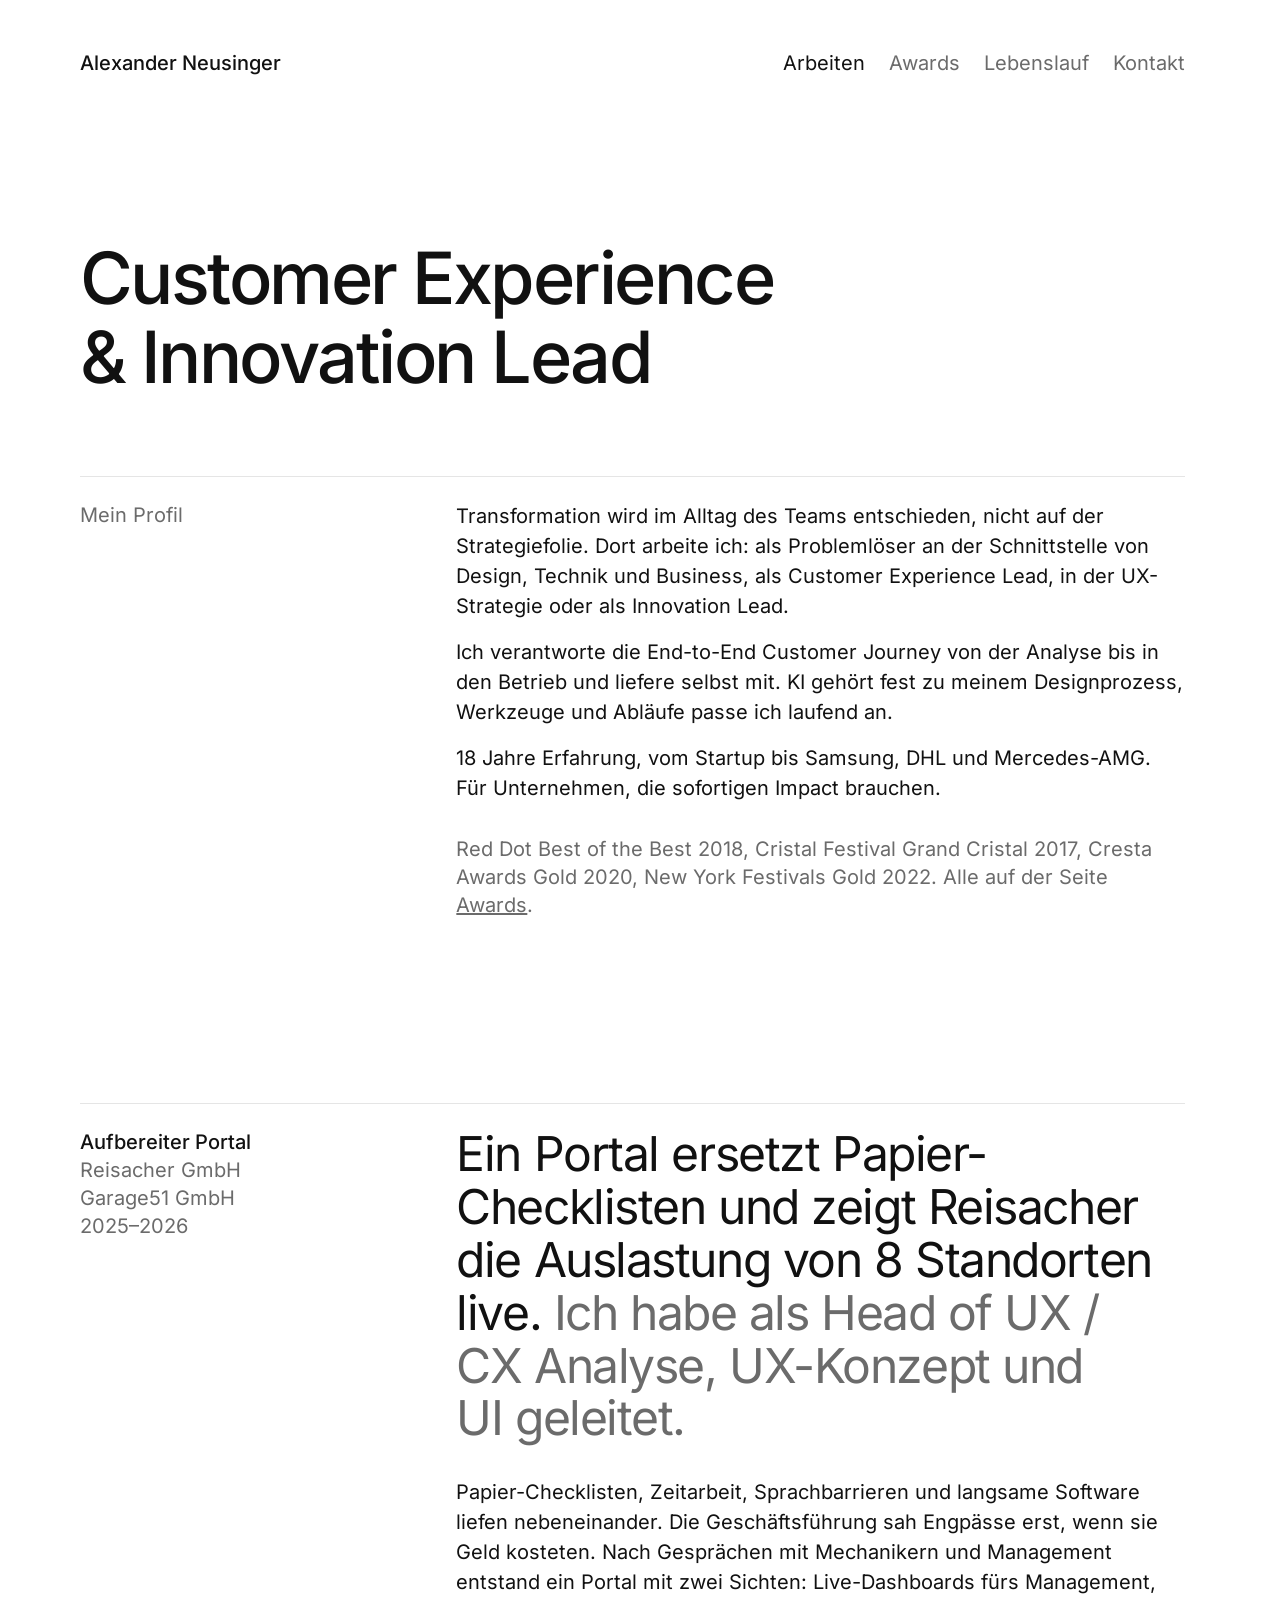
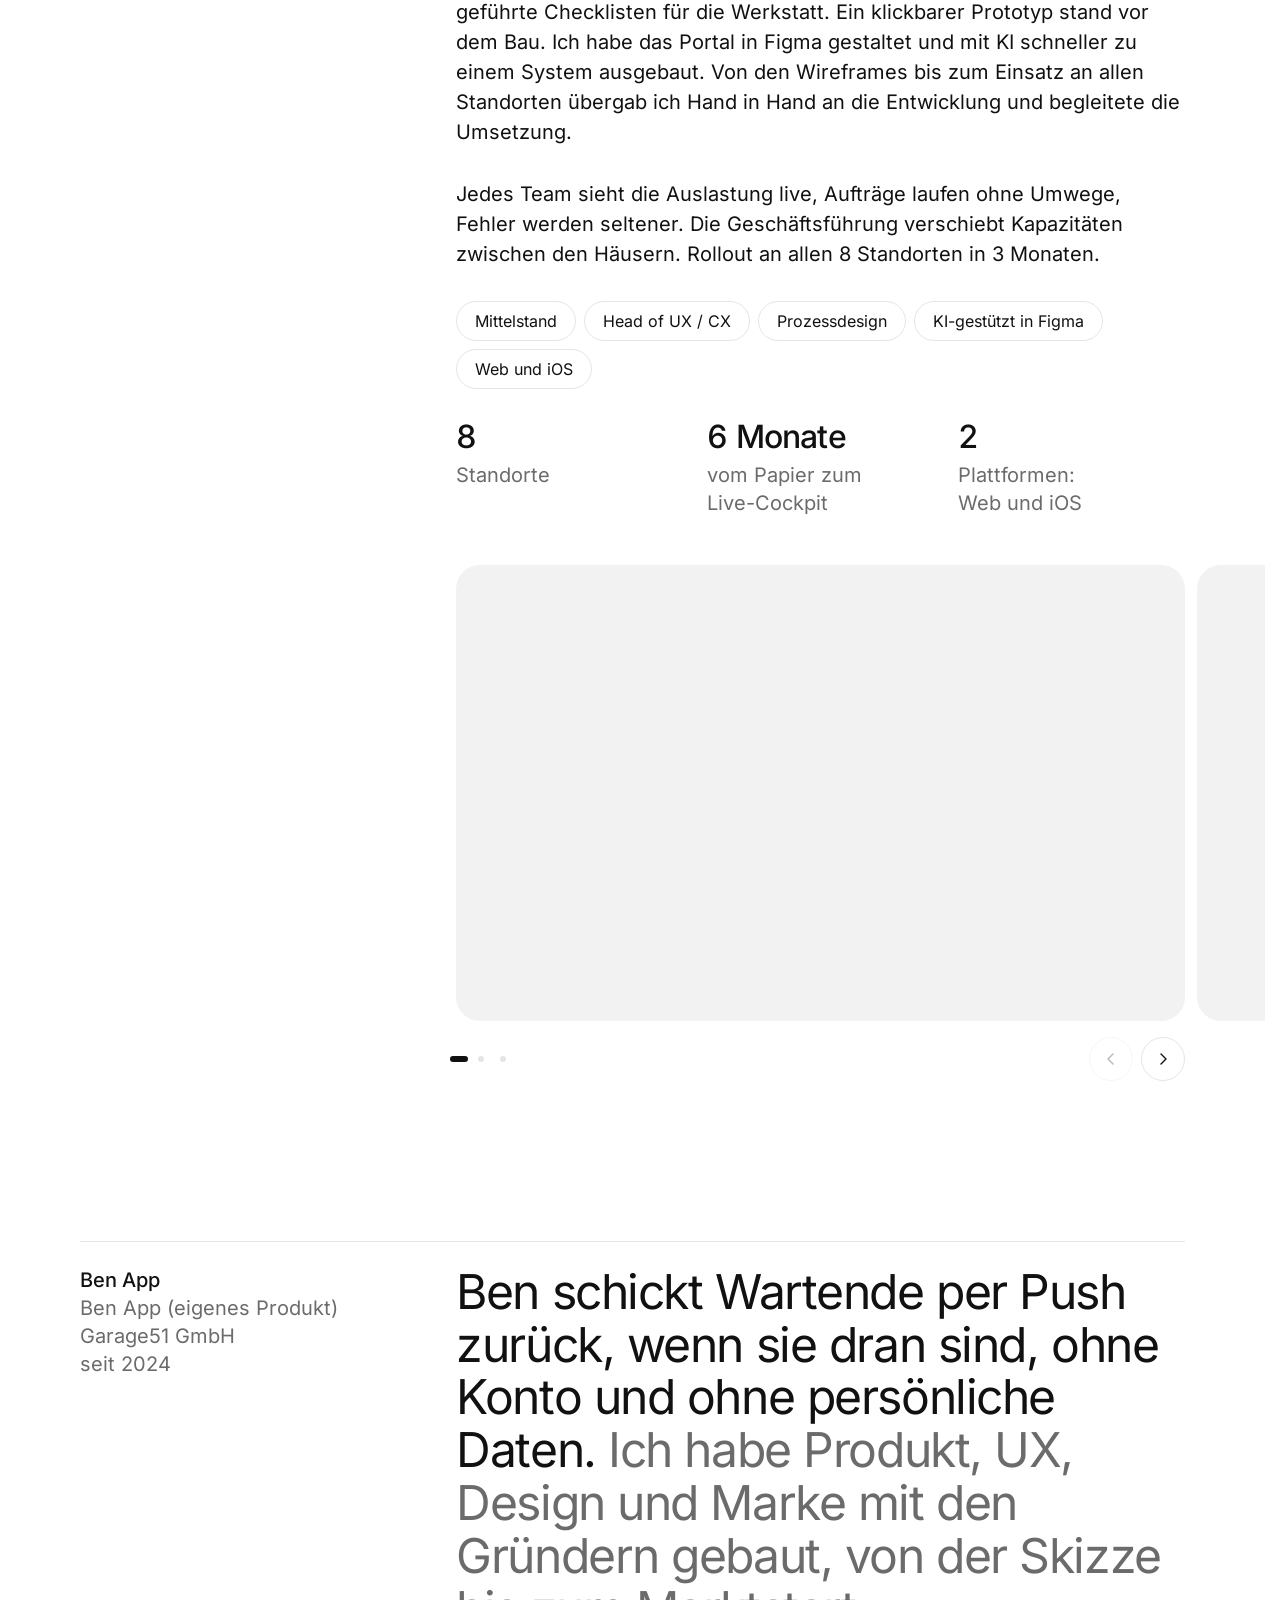
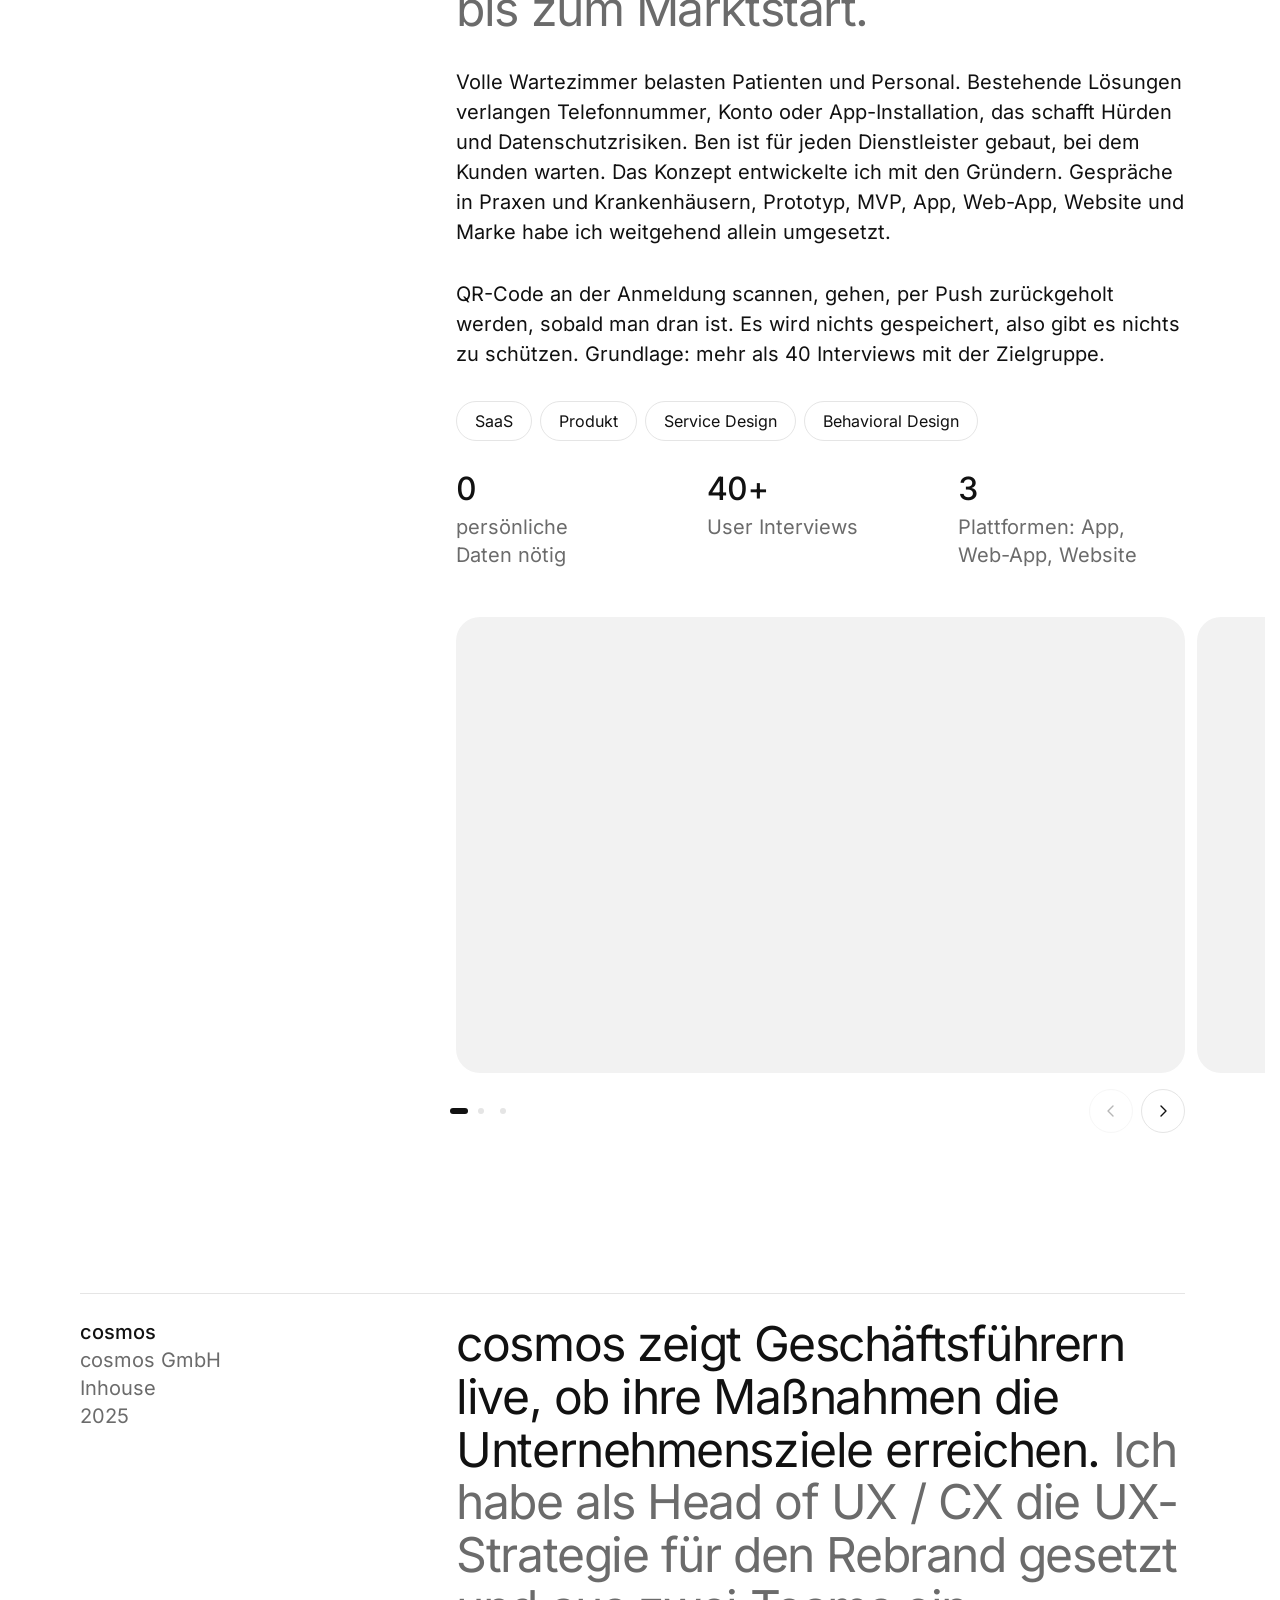
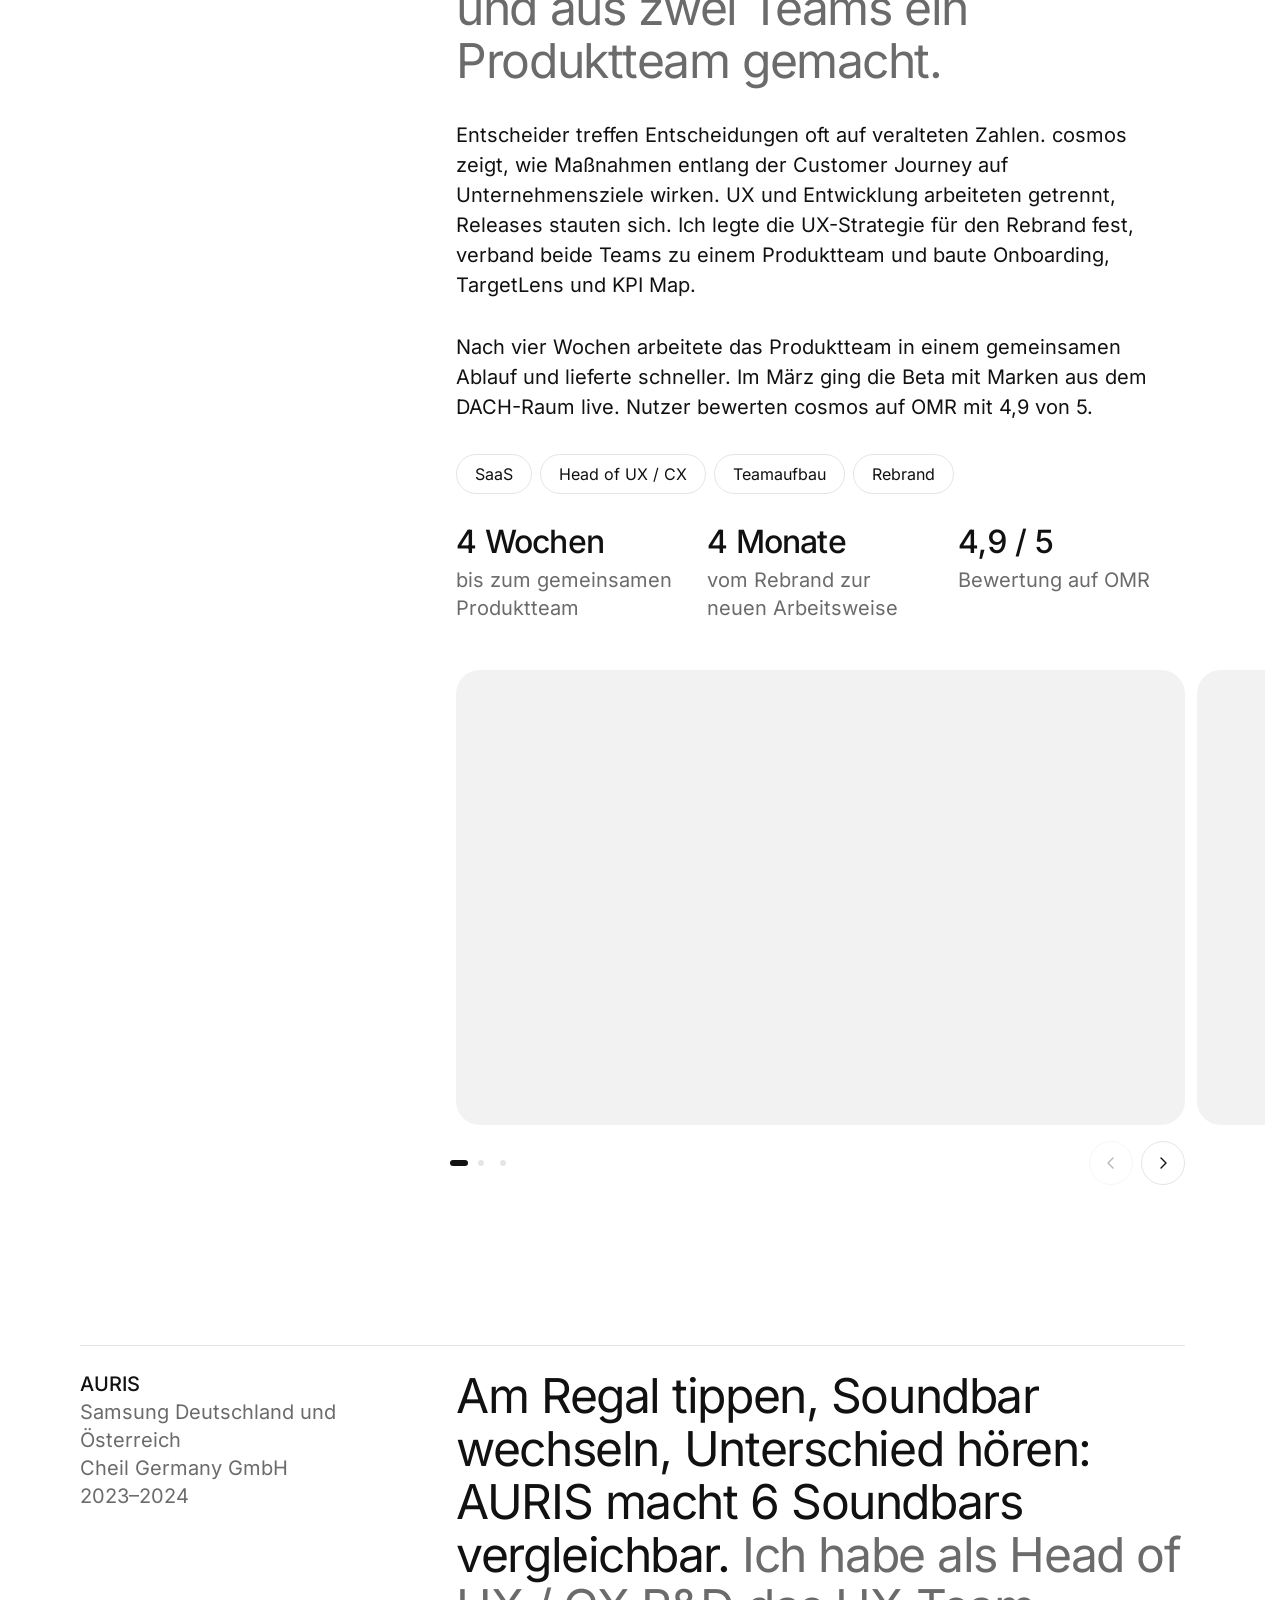
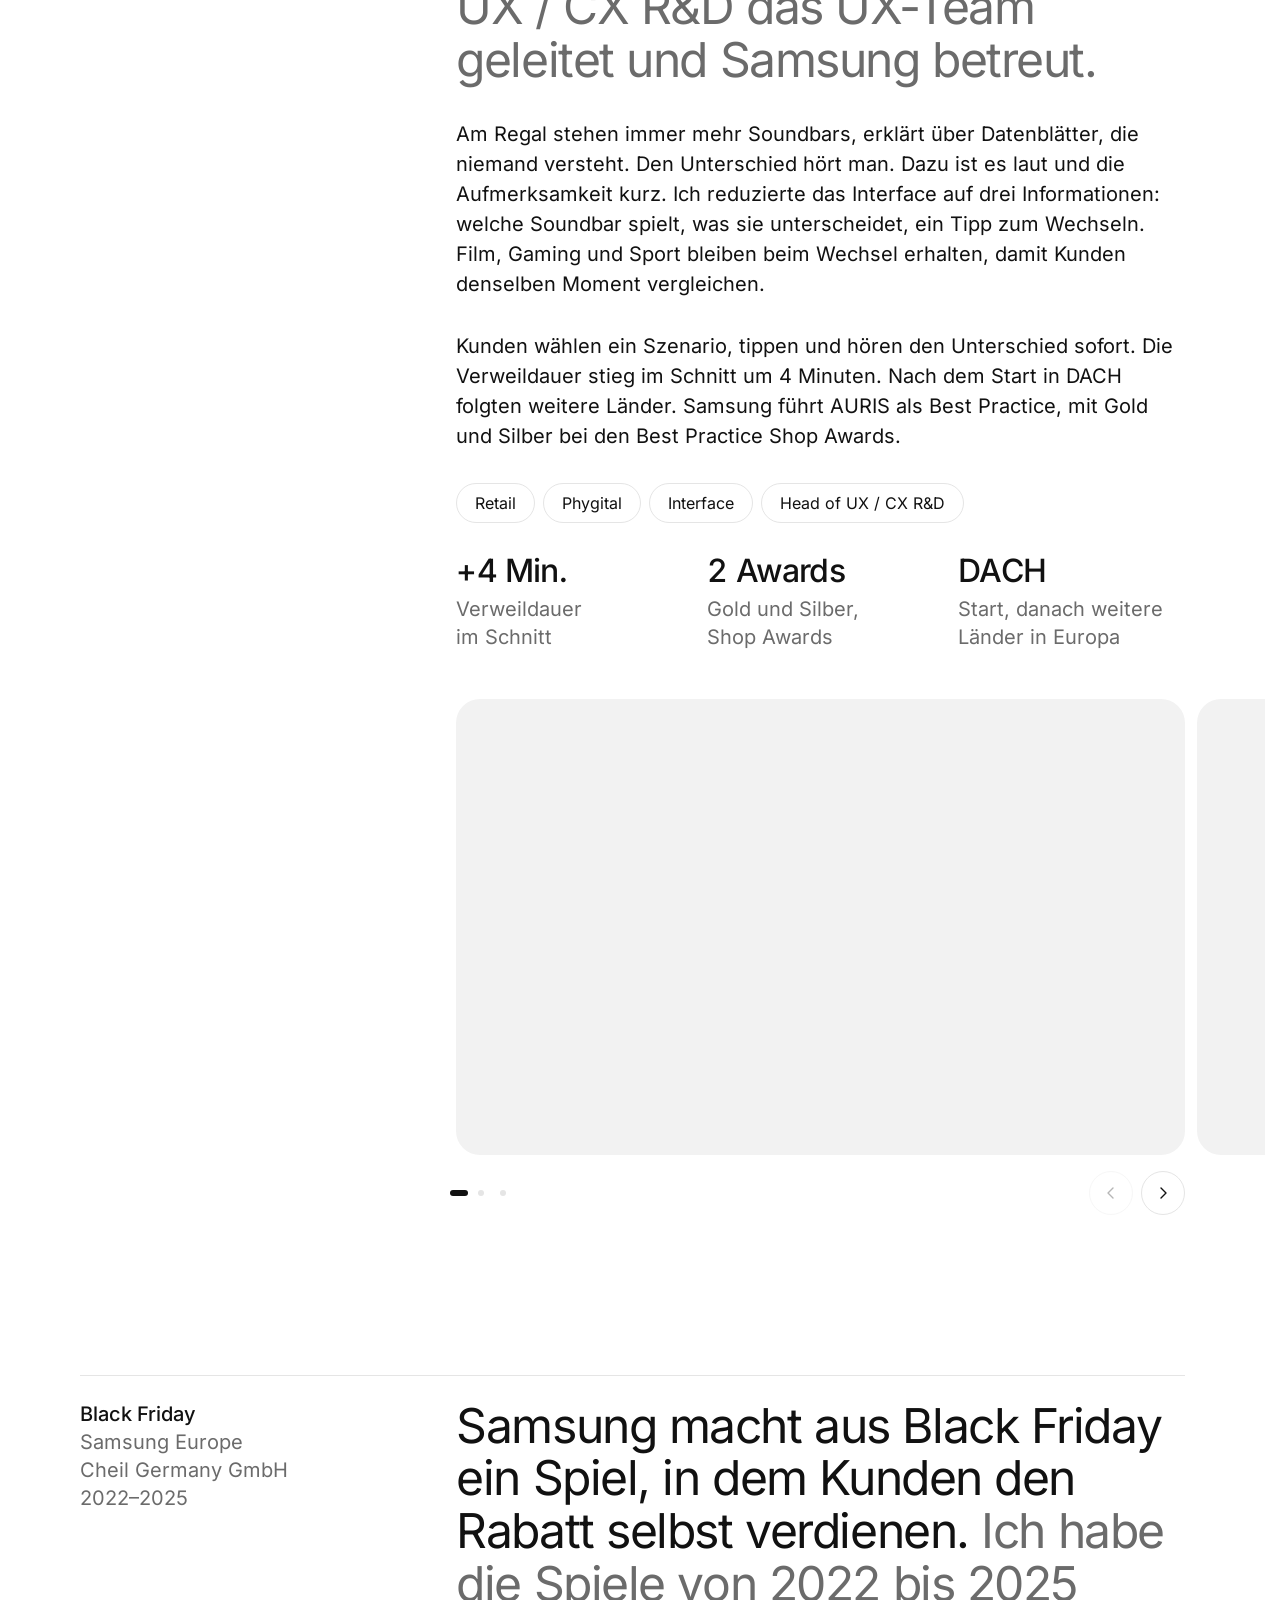
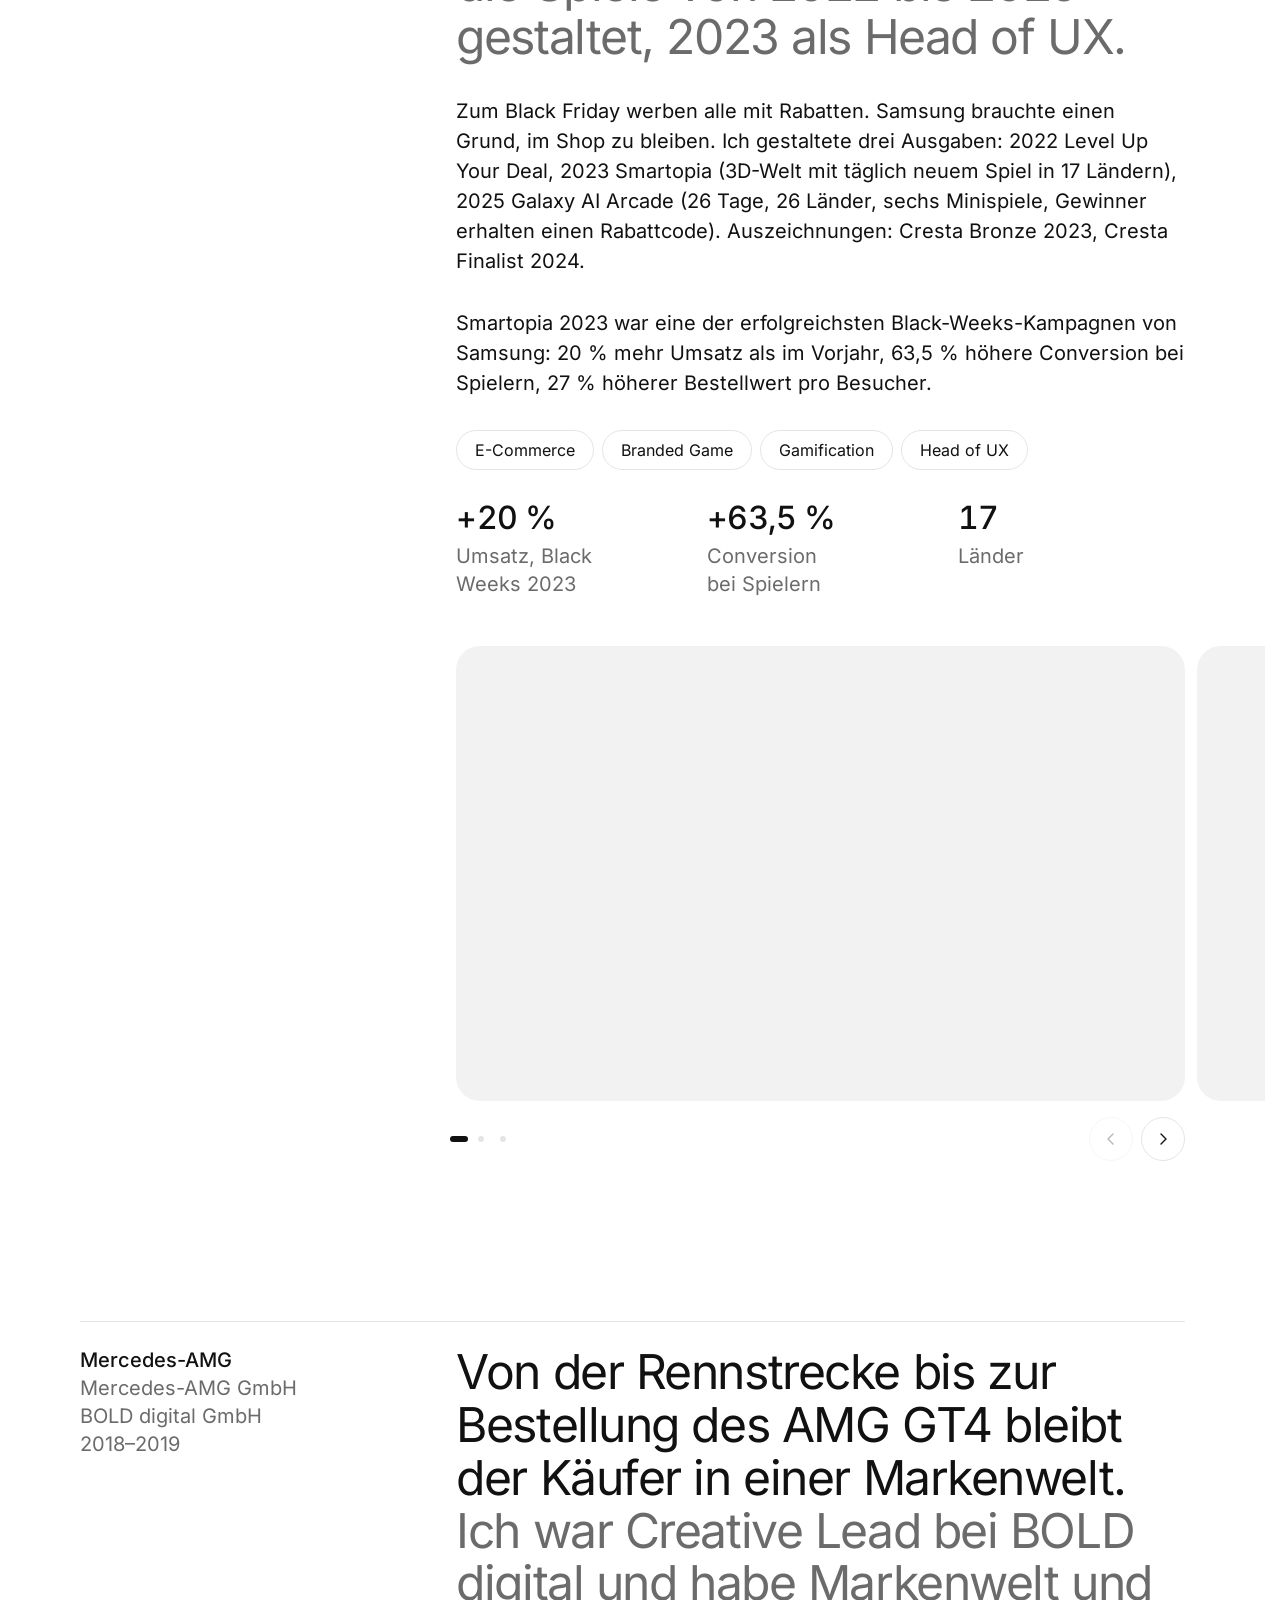
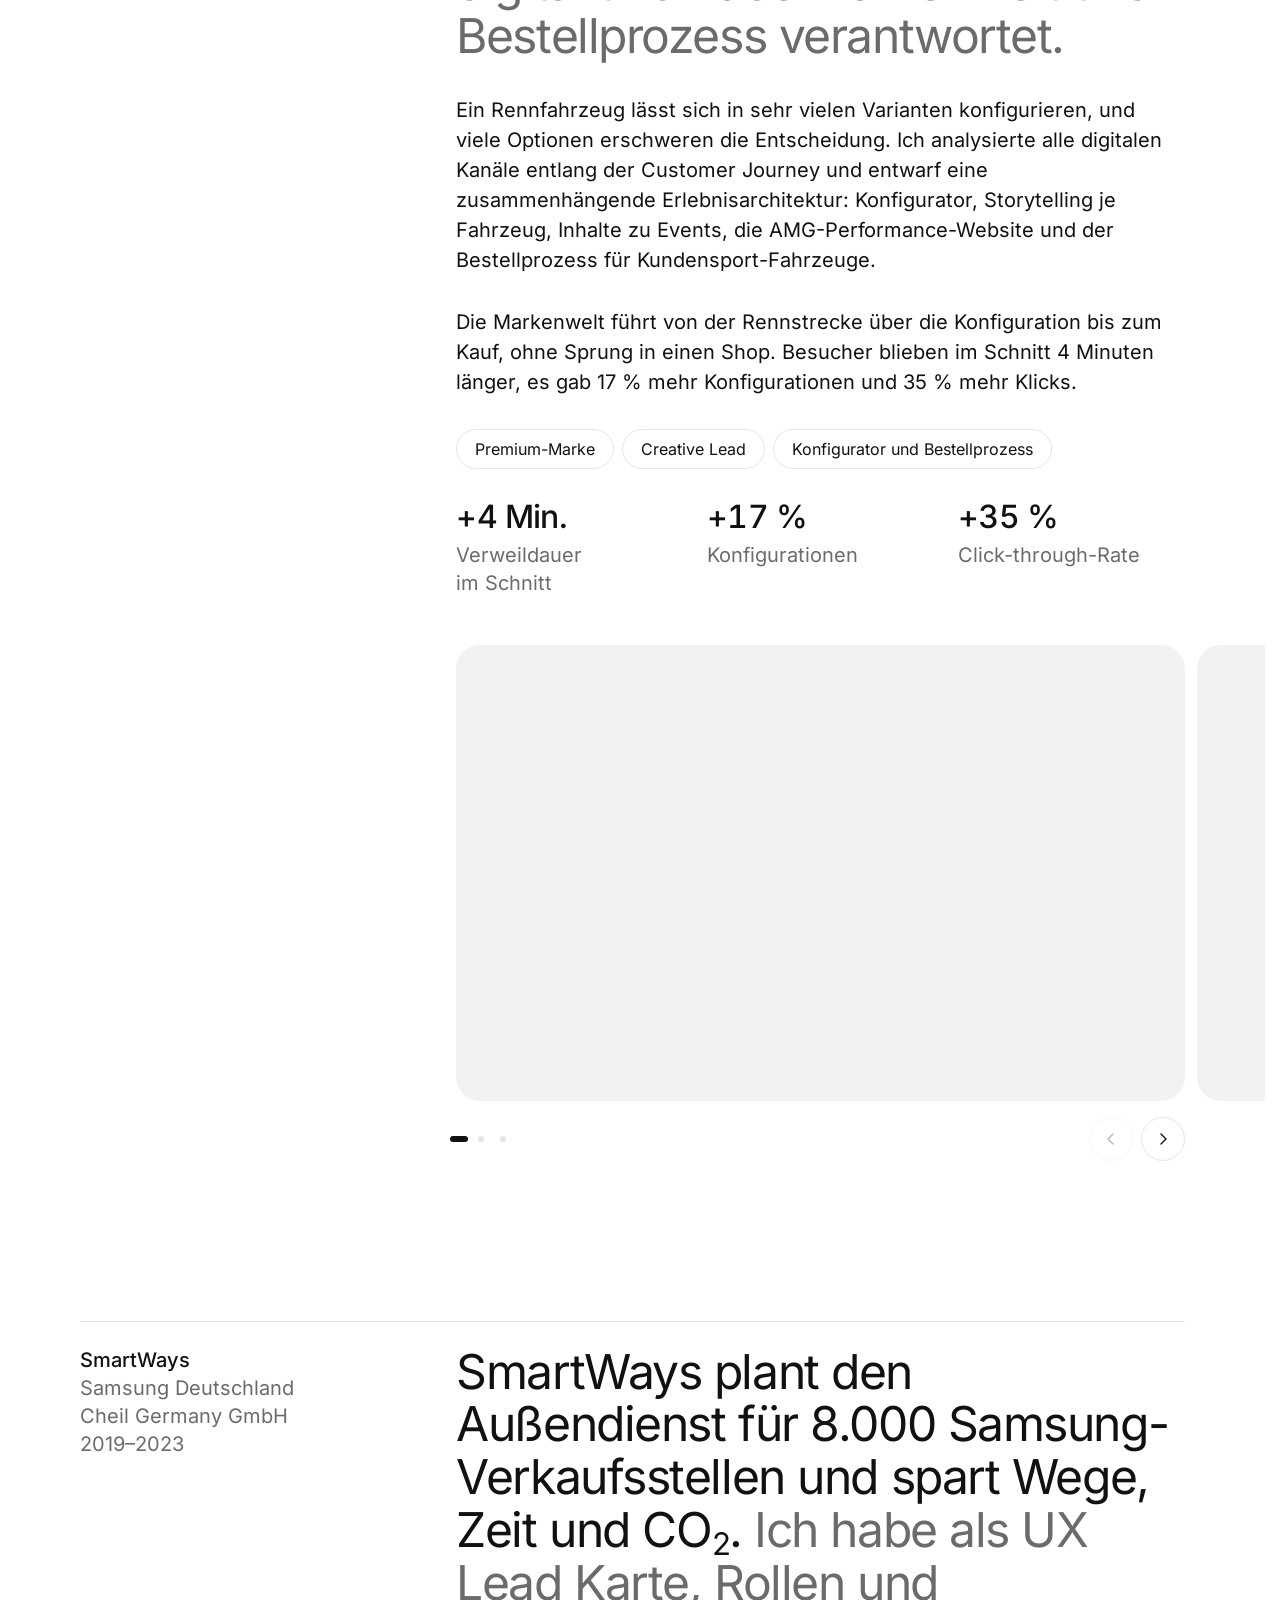
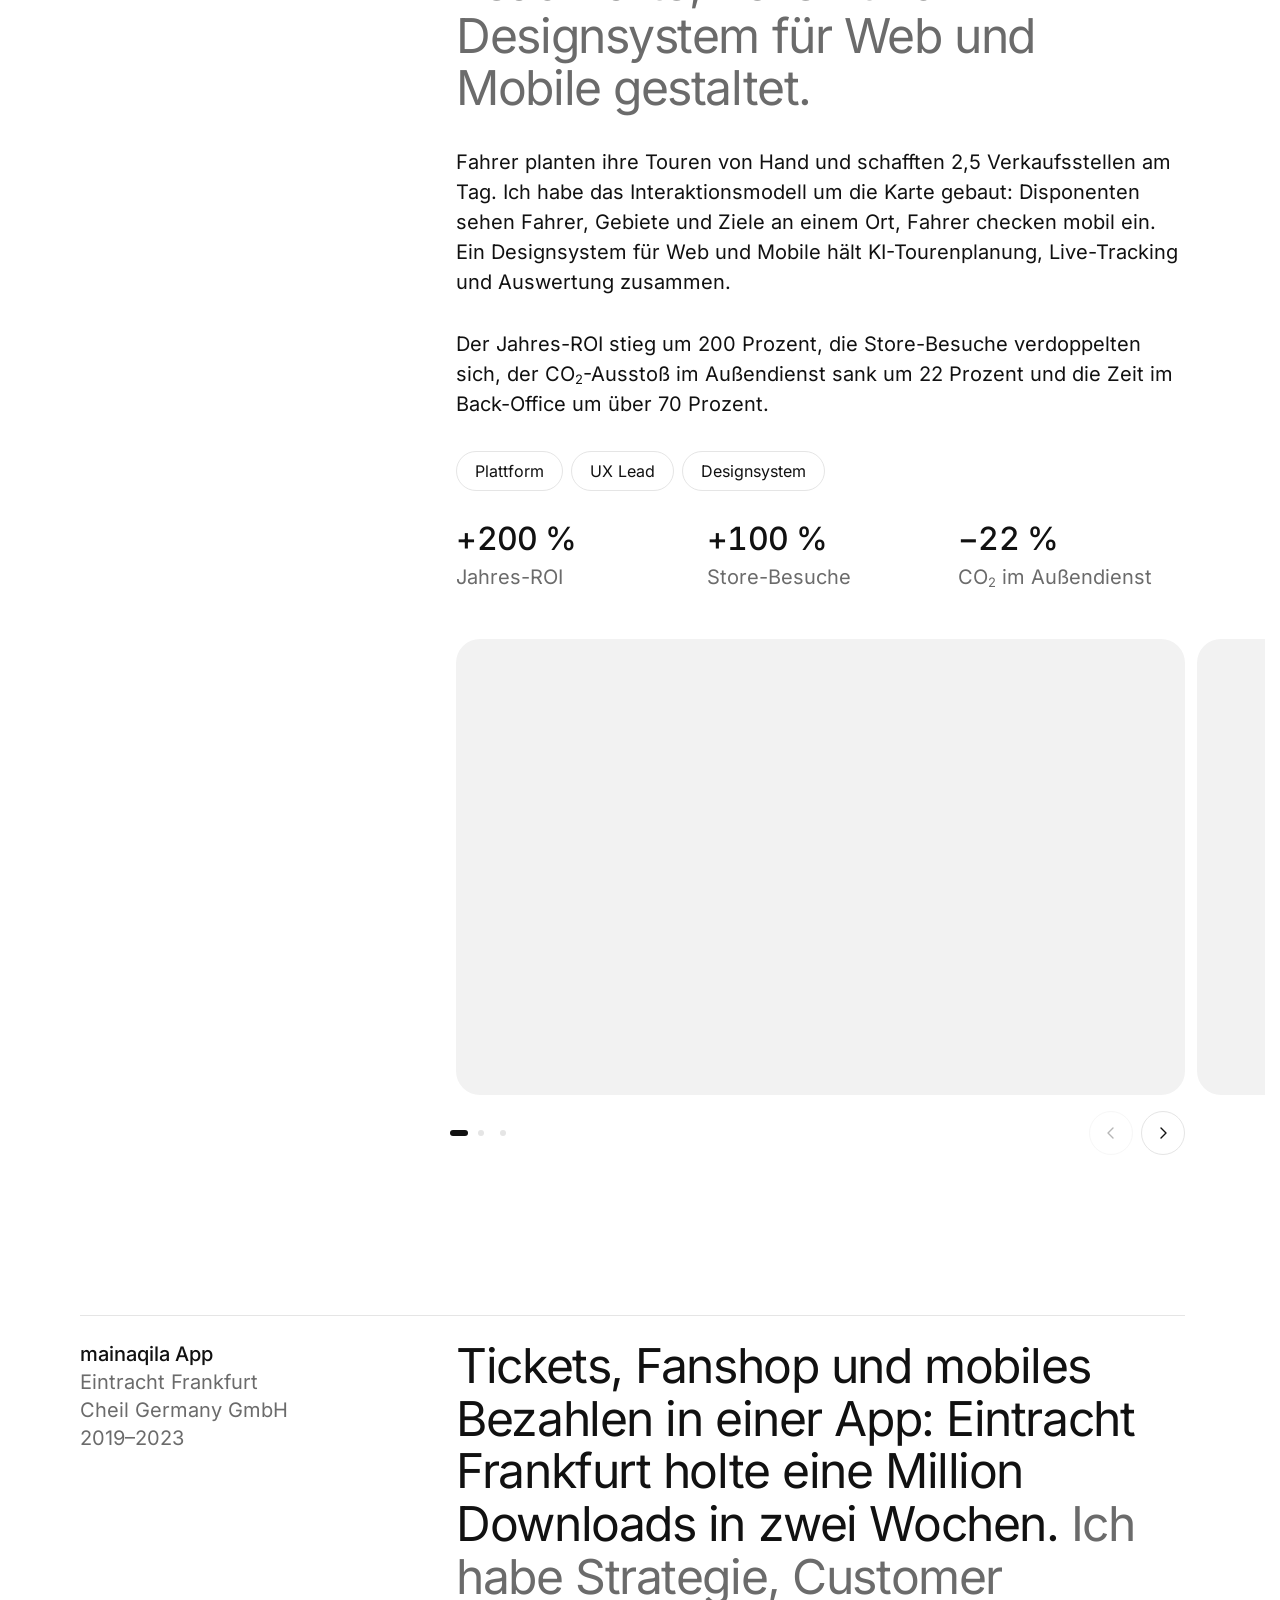
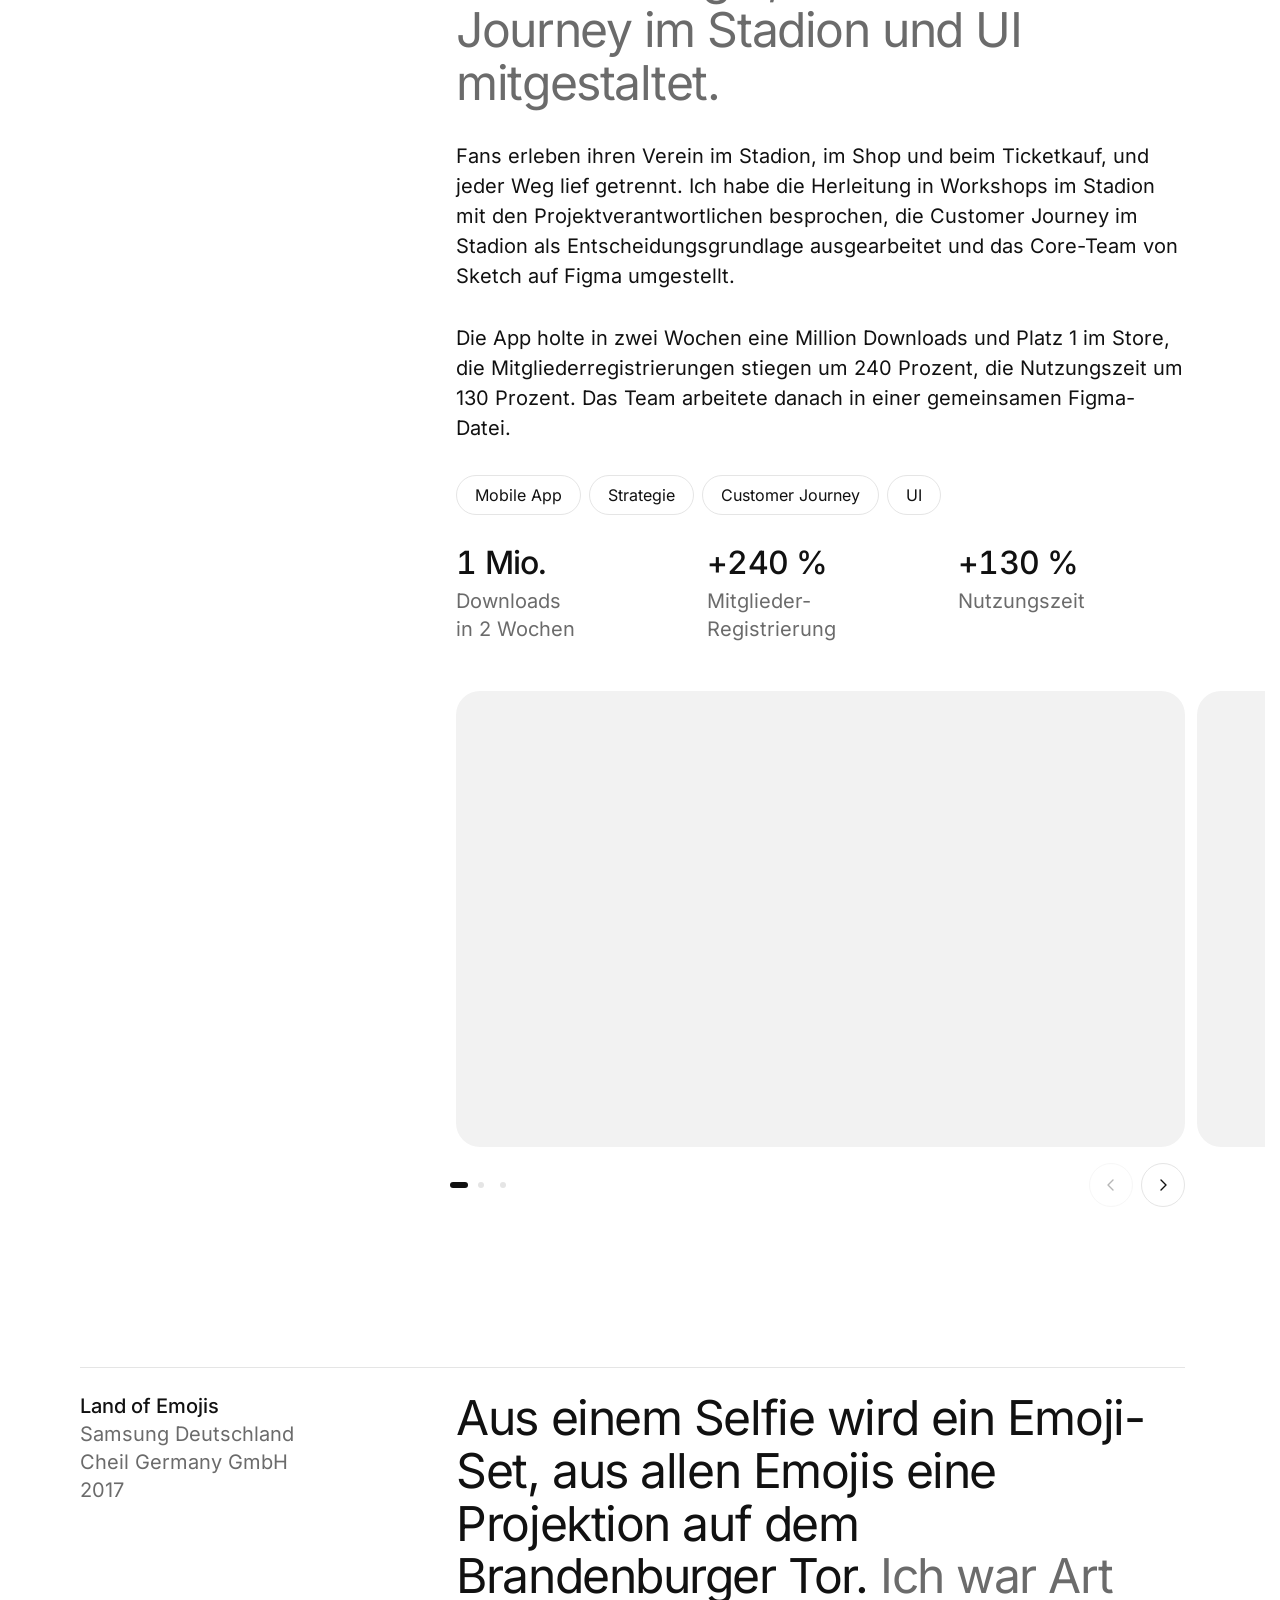
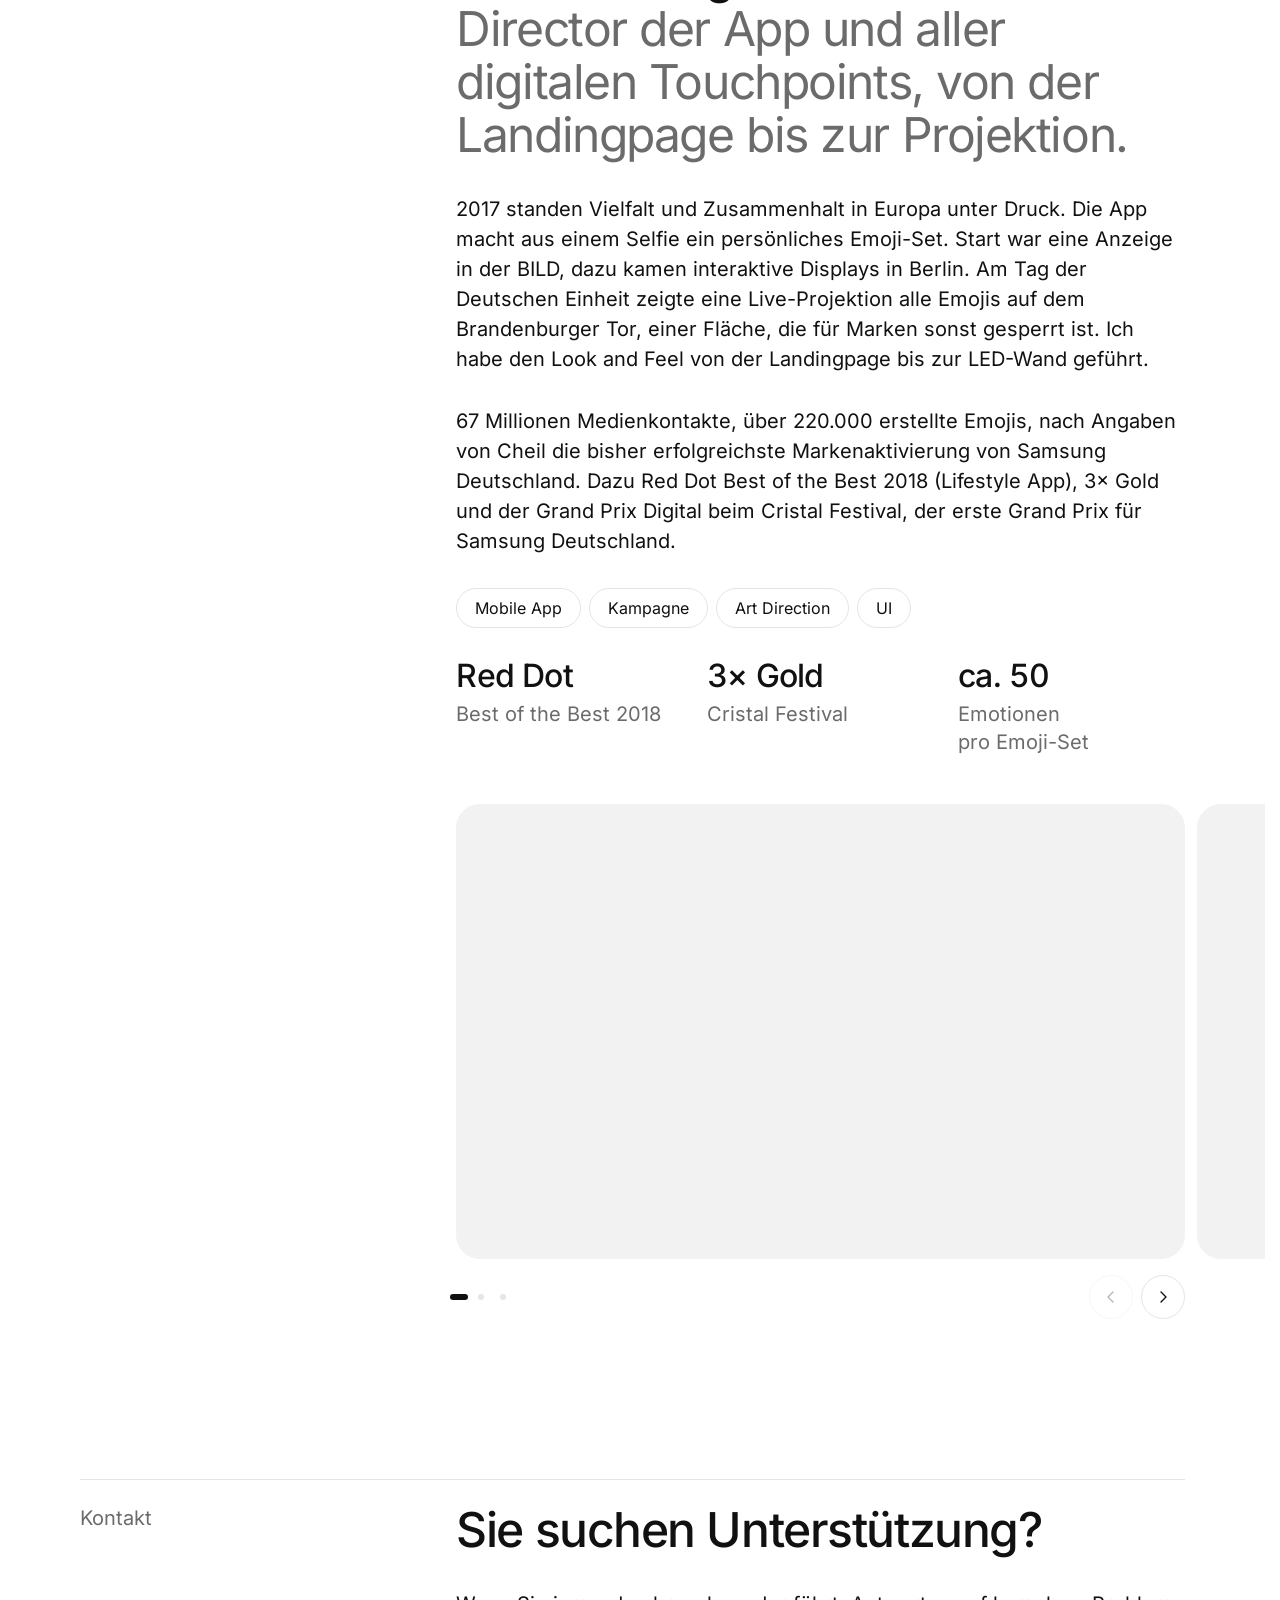
==== commit b41df830: "Mobil: Kennzahlen ohne Ueberlappung (adaptive Spalten, kuerzere Werte und Beschriftungen) Co-Authore" ====
--- a/index.html
+++ b/index.html
@@ -24,7 +24,7 @@
 <meta property="profile:last_name" content="Neusinger">
 <script type="application/ld+json">{"@context": "https://schema.org", "@graph": [{"@type": "Person", "@id": "https://www.sonoisy.de/#person", "name": "Alexander Neusinger", "jobTitle": "Customer Experience & Innovation Lead", "url": "https://www.sonoisy.de/", "description": "Customer Experience & Innovation Lead für digitale Produkte, Service Design und Transformation, mit 18 Jahren Erfahrung.", "address": {"@type": "PostalAddress", "addressLocality": "Kronberg im Taunus", "addressRegion": "Hessen", "addressCountry": "DE"}, "knowsAbout": ["Customer Experience Management", "End-to-End Customer Journey", "Digital Product Design", "UX-Strategie", "Service Design", "Service Blueprint", "Customer Journey Mapping", "Design Systems", "Digitale Transformation", "Innovationsmanagement", "Problemlösung an der Schnittstelle von Design, Technik und Business", "Stakeholder-Management", "Cross-funktionale Teamführung", "Generative KI", "KI-gestützter Designprozess", "KI-gestützte Workflows", "KI-gestütztes Prototyping", "Conversion-Optimierung", "Phygital Retail"], "award": ["Red Dot Best of the Best 2018 (Land of Emojis)", "Cristal Festival Grand Cristal 2017 (Land of Emojis)", "Cresta Awards Gold 2020", "New York Festivals Gold 2022 (myPiggy)", "The Golden Award of Montreux Gold 2022 und 2023"], "knowsLanguage": ["de", "en"]}, {"@type": "WebSite", "@id": "https://www.sonoisy.de/#website", "url": "https://www.sonoisy.de/", "name": "Alexander Neusinger", "inLanguage": "de", "publisher": {"@id": "https://www.sonoisy.de/#person"}}, {"@type": "ProfilePage", "@id": "https://www.sonoisy.de/#page", "url": "https://www.sonoisy.de/", "name": "Alexander Neusinger: Customer Experience & Innovation Lead", "description": "Problemlöser für Customer Experience, UX-Strategie und Innovation: Design, Technik und Business mit KI. 18 Jahre für Samsung, DHL, Mercedes-AMG und Mittelstand. Kronberg im Taunus.", "inLanguage": "de", "isPartOf": {"@id": "https://www.sonoisy.de/#website"}, "about": {"@id": "https://www.sonoisy.de/#person"}, "dateModified": "2026-11-26", "mainEntity": {"@id": "https://www.sonoisy.de/#person"}}, {"@type": "ItemList", "name": "Ausgewählte Arbeiten", "itemListElement": [{"@type": "ListItem", "position": 1, "item": {"@type": "CreativeWork", "name": "Aufbereiter Portal", "description": "Ein Portal ersetzt Papier-Checklisten und zeigt Reisacher die Auslastung von 8 Standorten live. Ich habe als Head of UX / CX Analyse, UX-Konzept und UI geleitet.", "creator": {"@id": "https://www.sonoisy.de/#person"}, "keywords": "Mittelstand, Head of UX / CX, Prozessdesign, KI-gestützt in Figma, Web und iOS"}}, {"@type": "ListItem", "position": 2, "item": {"@type": "CreativeWork", "name": "Ben App", "description": "Ben schickt Wartende per Push zurück, wenn sie dran sind, ohne Konto und ohne persönliche Daten. Ich habe Produkt, UX, Design und Marke mit den Gründern gebaut, von der Skizze bis zum Marktstart.", "creator": {"@id": "https://www.sonoisy.de/#person"}, "keywords": "SaaS, Produkt, Service Design, Behavioral Design"}}, {"@type": "ListItem", "position": 3, "item": {"@type": "CreativeWork", "name": "cosmos", "description": "cosmos zeigt Geschäftsführern live, ob ihre Maßnahmen die Unternehmensziele erreichen. Ich habe als Head of UX / CX die UX-Strategie für den Rebrand gesetzt und aus zwei Teams ein Produktteam gemacht.", "creator": {"@id": "https://www.sonoisy.de/#person"}, "keywords": "SaaS, Head of UX / CX, Teamaufbau, Rebrand"}}, {"@type": "ListItem", "position": 4, "item": {"@type": "CreativeWork", "name": "AURIS", "description": "Am Regal tippen, Soundbar wechseln, Unterschied hören: AURIS macht 6 Soundbars vergleichbar. Ich habe als Head of UX / CX R&D das UX-Team geleitet und Samsung betreut.", "creator": {"@id": "https://www.sonoisy.de/#person"}, "keywords": "Retail, Phygital, Interface, Head of UX / CX R&D"}}, {"@type": "ListItem", "position": 5, "item": {"@type": "CreativeWork", "name": "Black Friday", "description": "Samsung macht aus Black Friday ein Spiel, in dem Kunden den Rabatt selbst verdienen. Ich habe die Spiele von 2022 bis 2025 gestaltet, 2023 als Head of UX.", "creator": {"@id": "https://www.sonoisy.de/#person"}, "keywords": "E-Commerce, Branded Game, Gamification, Head of UX"}}, {"@type": "ListItem", "position": 6, "item": {"@type": "CreativeWork", "name": "Mercedes-AMG", "description": "Von der Rennstrecke bis zur Bestellung des AMG GT4 bleibt der Käufer in einer Markenwelt. Ich war Creative Lead bei BOLD digital und habe Markenwelt und Bestellprozess verantwortet.", "creator": {"@id": "https://www.sonoisy.de/#person"}, "keywords": "Premium-Marke, Creative Lead, Konfigurator und Bestellprozess"}}, {"@type": "ListItem", "position": 7, "item": {"@type": "CreativeWork", "name": "SmartWays", "description": "SmartWays plant den Außendienst für 8.000 Samsung-Verkaufsstellen und spart Wege, Zeit und CO2. Ich habe als UX Lead Karte, Rollen und Designsystem für Web und Mobile gestaltet.", "creator": {"@id": "https://www.sonoisy.de/#person"}, "keywords": "Plattform, UX Lead, Designsystem"}}, {"@type": "ListItem", "position": 8, "item": {"@type": "CreativeWork", "name": "mainaqila App", "description": "Tickets, Fanshop und mobiles Bezahlen in einer App: Eintracht Frankfurt holte eine Million Downloads in zwei Wochen. Ich habe Strategie, Customer Journey im Stadion und UI mitgestaltet.", "creator": {"@id": "https://www.sonoisy.de/#person"}, "keywords": "Mobile App, Strategie, Customer Journey, UI"}}, {"@type": "ListItem", "position": 9, "item": {"@type": "CreativeWork", "name": "Land of Emojis", "description": "Aus einem Selfie wird ein Emoji-Set, aus allen Emojis eine Projektion auf dem Brandenburger Tor. Ich war Art Director der App und aller digitalen Touchpoints, von der Landingpage bis zur Projektion.", "creator": {"@id": "https://www.sonoisy.de/#person"}, "keywords": "Mobile App, Kampagne, Art Direction, UI"}}]}]}</script>
 <link rel="preload" href="fonts/inter-latin-wght-normal.woff2" as="font" type="font/woff2" crossorigin>
-<link rel="stylesheet" href="assets/style.css?v=168d3da2">
+<link rel="stylesheet" href="assets/style.css?v=457a4dc1">
 </head>
 <body>
 <div class="page">
@@ -113,7 +113,7 @@
         <p class="body">Am Regal stehen immer mehr Soundbars, erklärt über Datenblätter, die niemand versteht. Den Unterschied hört man. Dazu ist es laut und die Aufmerksamkeit kurz. Ich reduzierte das Interface auf drei Informationen: welche Soundbar spielt, was sie unterscheidet, ein Tipp zum Wechseln. Film, Gaming und Sport bleiben beim Wechsel erhalten, damit Kunden denselben Moment vergleichen.</p>
         <p class="body">Kunden wählen ein Szenario, tippen und hören den Unterschied sofort. Die Verweildauer stieg im Schnitt um 4 Minuten. Nach dem Start in DACH folgten weitere Länder. Samsung führt AURIS als Best Practice, mit Gold und Silber bei den Best Practice Shop Awards.</p>
         <ul class="tags" aria-label="Kategorien"><li>Retail</li><li>Phygital</li><li>Interface</li><li>Head of UX / CX R&D</li></ul>
-        <div class="metrics"><div class="metric"><b>+4 Min.</b><span>Verweildauer im Schnitt</span></div><div class="metric"><b>Gold und Silber</b><span>Best Practice Shop Awards</span></div><div class="metric"><b>DACH</b><span>Start, danach weitere Länder in Europa</span></div></div>
+        <div class="metrics"><div class="metric"><b>+4 Min.</b><span>Verweildauer im Schnitt</span></div><div class="metric"><b>2 Awards</b><span>Gold und Silber, Shop Awards</span></div><div class="metric"><b>DACH</b><span>Start, danach weitere Länder in Europa</span></div></div>
       </div>
       <div class="slider" role="region" aria-roledescription="Karussell" aria-label="Bilder zu AURIS">
         <div class="track" tabindex="0"><figure class="slide" aria-hidden="true"></figure><figure class="slide" aria-hidden="true"></figure><figure class="slide" aria-hidden="true"></figure></div>
@@ -197,7 +197,7 @@
         <p class="body">Fans erleben ihren Verein im Stadion, im Shop und beim Ticketkauf, und jeder Weg lief getrennt. Ich habe die Herleitung in Workshops im Stadion mit den Projektverantwortlichen besprochen, die Customer Journey im Stadion als Entscheidungsgrundlage ausgearbeitet und das Core-Team von Sketch auf Figma umgestellt.</p>
         <p class="body">Die App holte in zwei Wochen eine Million Downloads und Platz 1 im Store, die Mitgliederregistrierungen stiegen um 240 Prozent, die Nutzungszeit um 130 Prozent. Das Team arbeitete danach in einer gemeinsamen Figma-Datei.</p>
         <ul class="tags" aria-label="Kategorien"><li>Mobile App</li><li>Strategie</li><li>Customer Journey</li><li>UI</li></ul>
-        <div class="metrics"><div class="metric"><b>1 Mio.</b><span>Downloads in 2 Wochen</span></div><div class="metric"><b>+240 %</b><span>Mitgliederregistrierung</span></div><div class="metric"><b>+130 %</b><span>Nutzungszeit</span></div></div>
+        <div class="metrics"><div class="metric"><b>1 Mio.</b><span>Downloads in 2 Wochen</span></div><div class="metric"><b>+240 %</b><span>Mitglieder-Registrierung</span></div><div class="metric"><b>+130 %</b><span>Nutzungszeit</span></div></div>
       </div>
       <div class="slider" role="region" aria-roledescription="Karussell" aria-label="Bilder zu mainaqila App">
         <div class="track" tabindex="0"><figure class="slide" aria-hidden="true"></figure><figure class="slide" aria-hidden="true"></figure><figure class="slide" aria-hidden="true"></figure></div>
@@ -248,7 +248,7 @@
     <span><a href="/impressum">Impressum</a> · <a href="/datenschutz">Datenschutz</a></span>
   </footer>
 </div>
-<script src="assets/cases.js?v=354f9adf"></script>
+<script src="assets/cases.js?v=9d76d915"></script>
 <script src="assets/site.js?v=12b27eec"></script>
 </body>
 </html>
--- a/assets/style.css
+++ b/assets/style.css
@@ -189,9 +189,9 @@
 
 /* ============ Mobil: Kennzahlen in 3 Spalten, Tags als horizontale Leiste ============ */
 @media (max-width:699px){
-  .metrics{grid-template-columns:repeat(3,minmax(0,1fr));column-gap:12px;row-gap:0}
+  .metrics{grid-template-columns:repeat(3,minmax(min-content,1fr));column-gap:8px;row-gap:0}
   .metric{flex-direction:column;align-items:flex-start;gap:6px}
-  .metric span{font-size:var(--fs-small);line-height:1.3;hyphens:manual}
+  .metric span{font-size:var(--fs-small);line-height:1.3;hyphens:auto;overflow-wrap:break-word}
   .tags{flex-wrap:nowrap;overflow-x:auto;margin-right:calc(var(--m) * -1);padding-right:var(--m);scrollbar-width:none;-webkit-overflow-scrolling:touch;overscroll-behavior-x:contain}
   .tags::-webkit-scrollbar{display:none}
   .tags li{flex:0 0 auto;height:36px;padding:0 14px}
